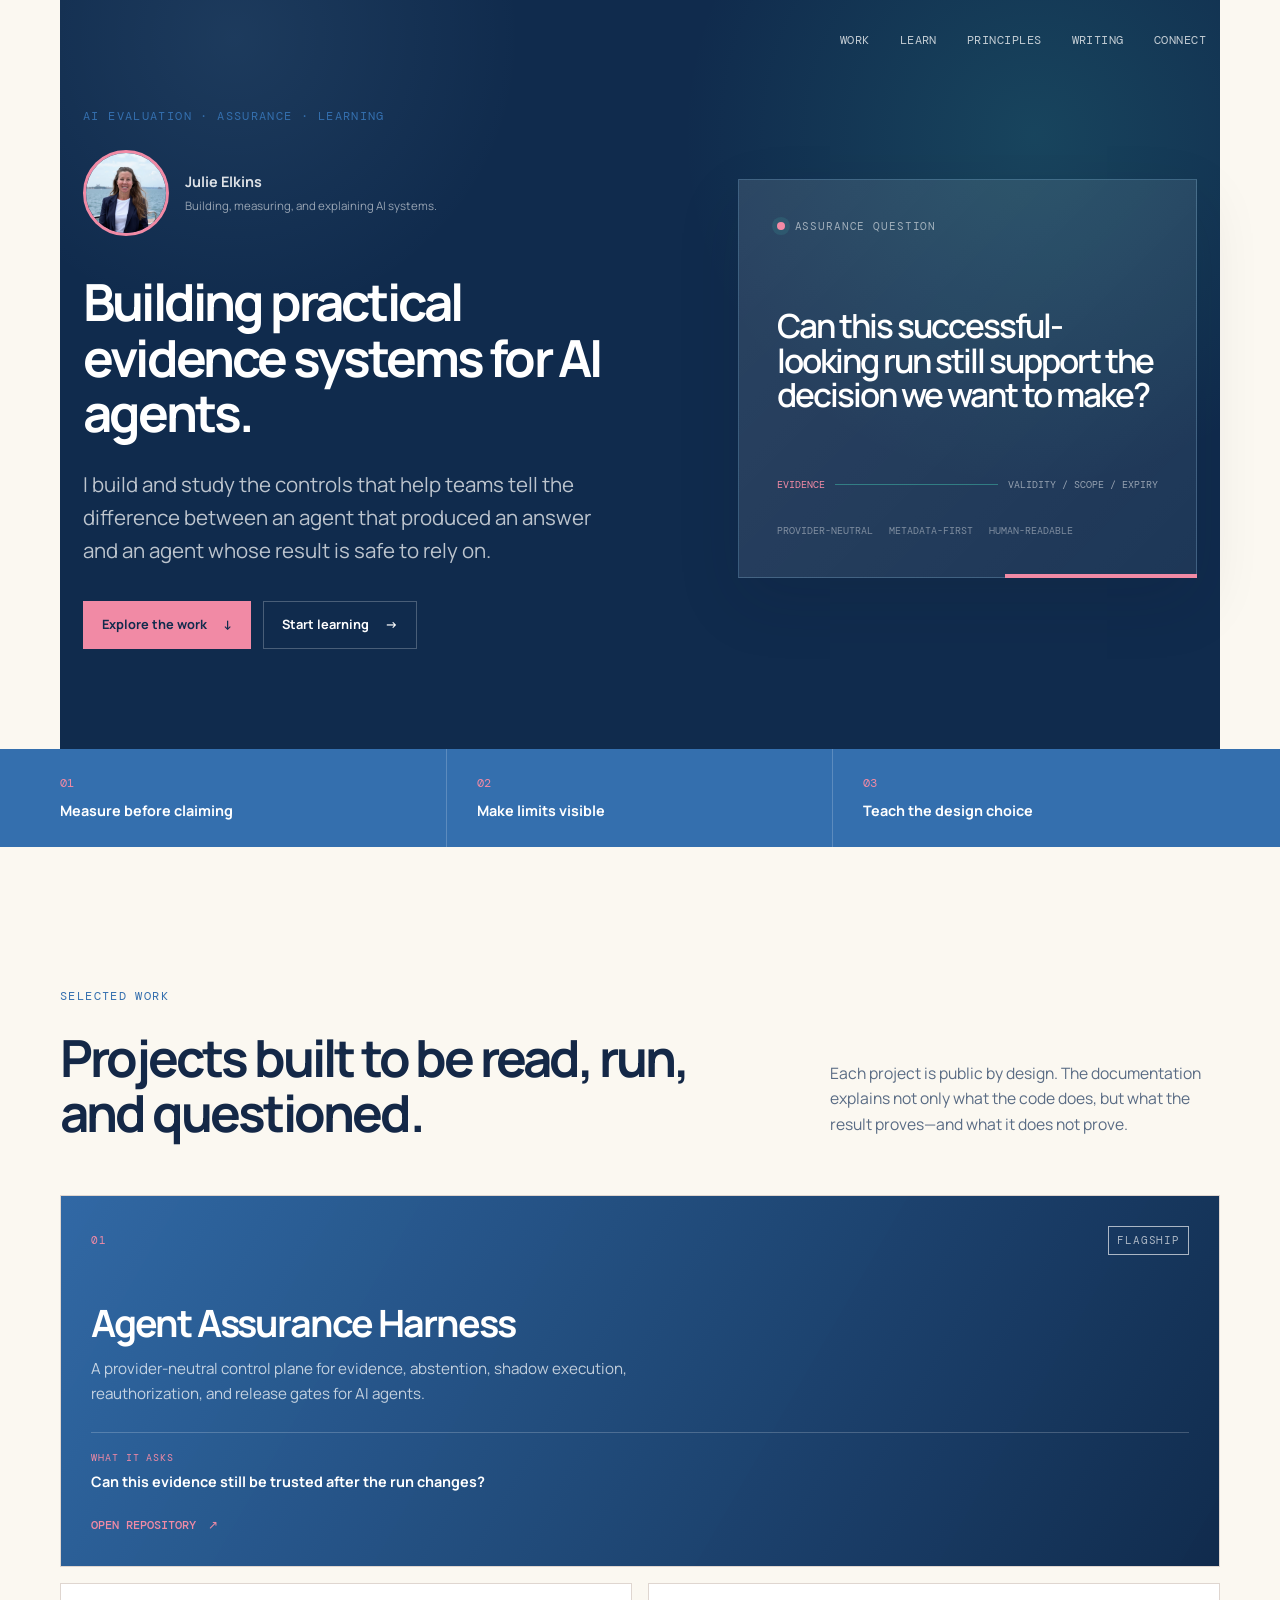
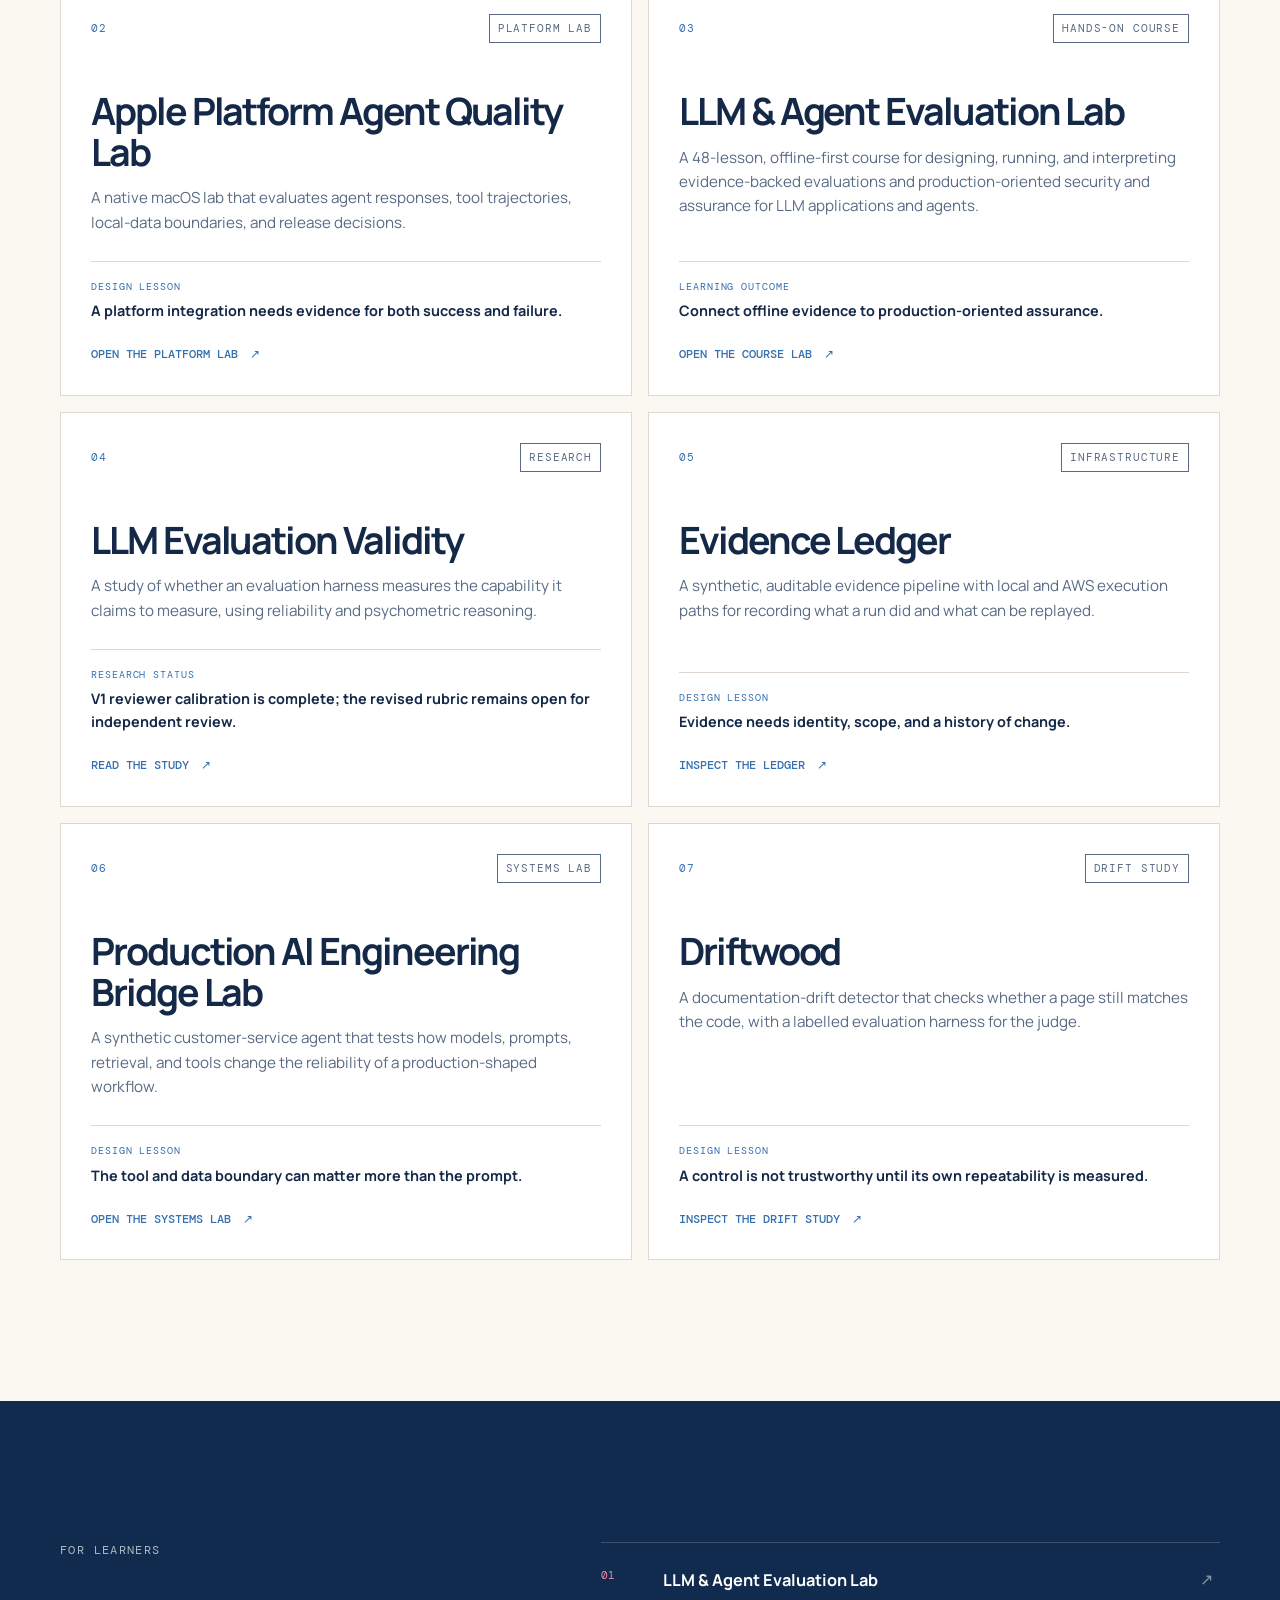
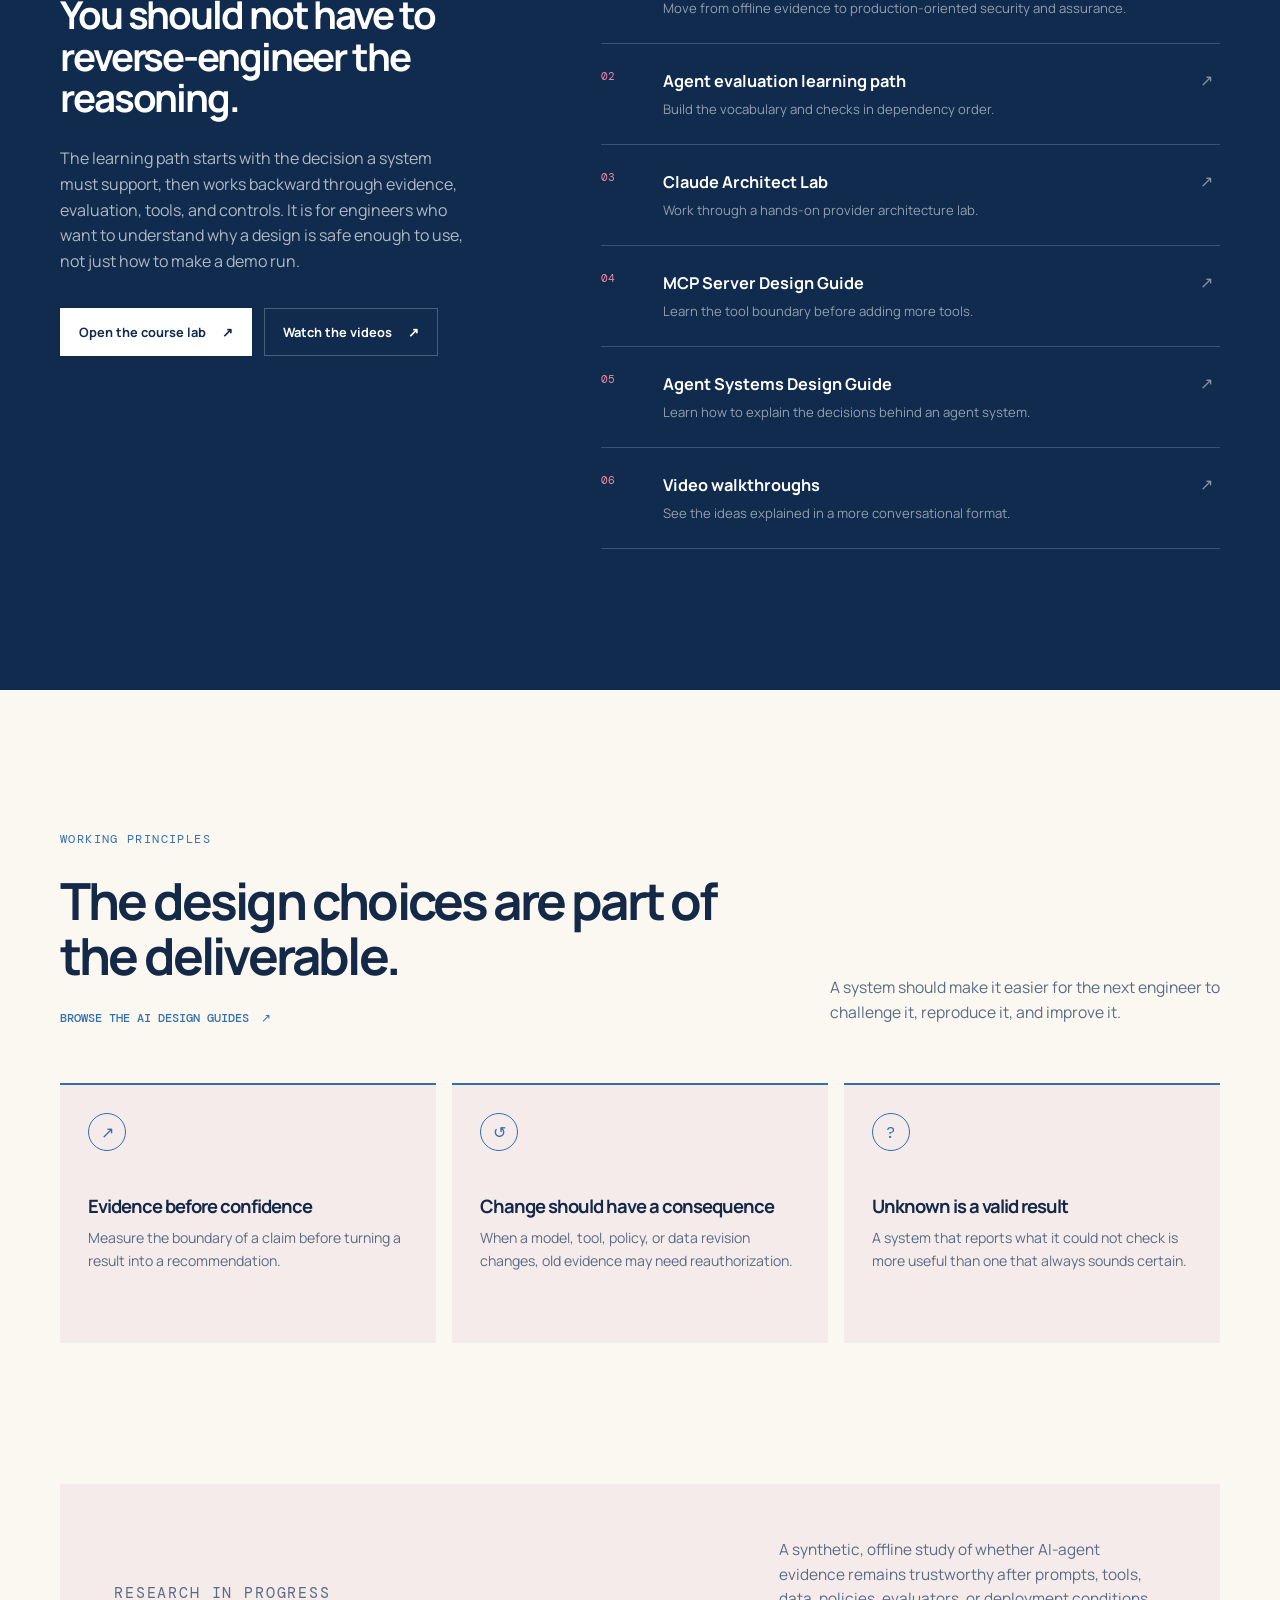
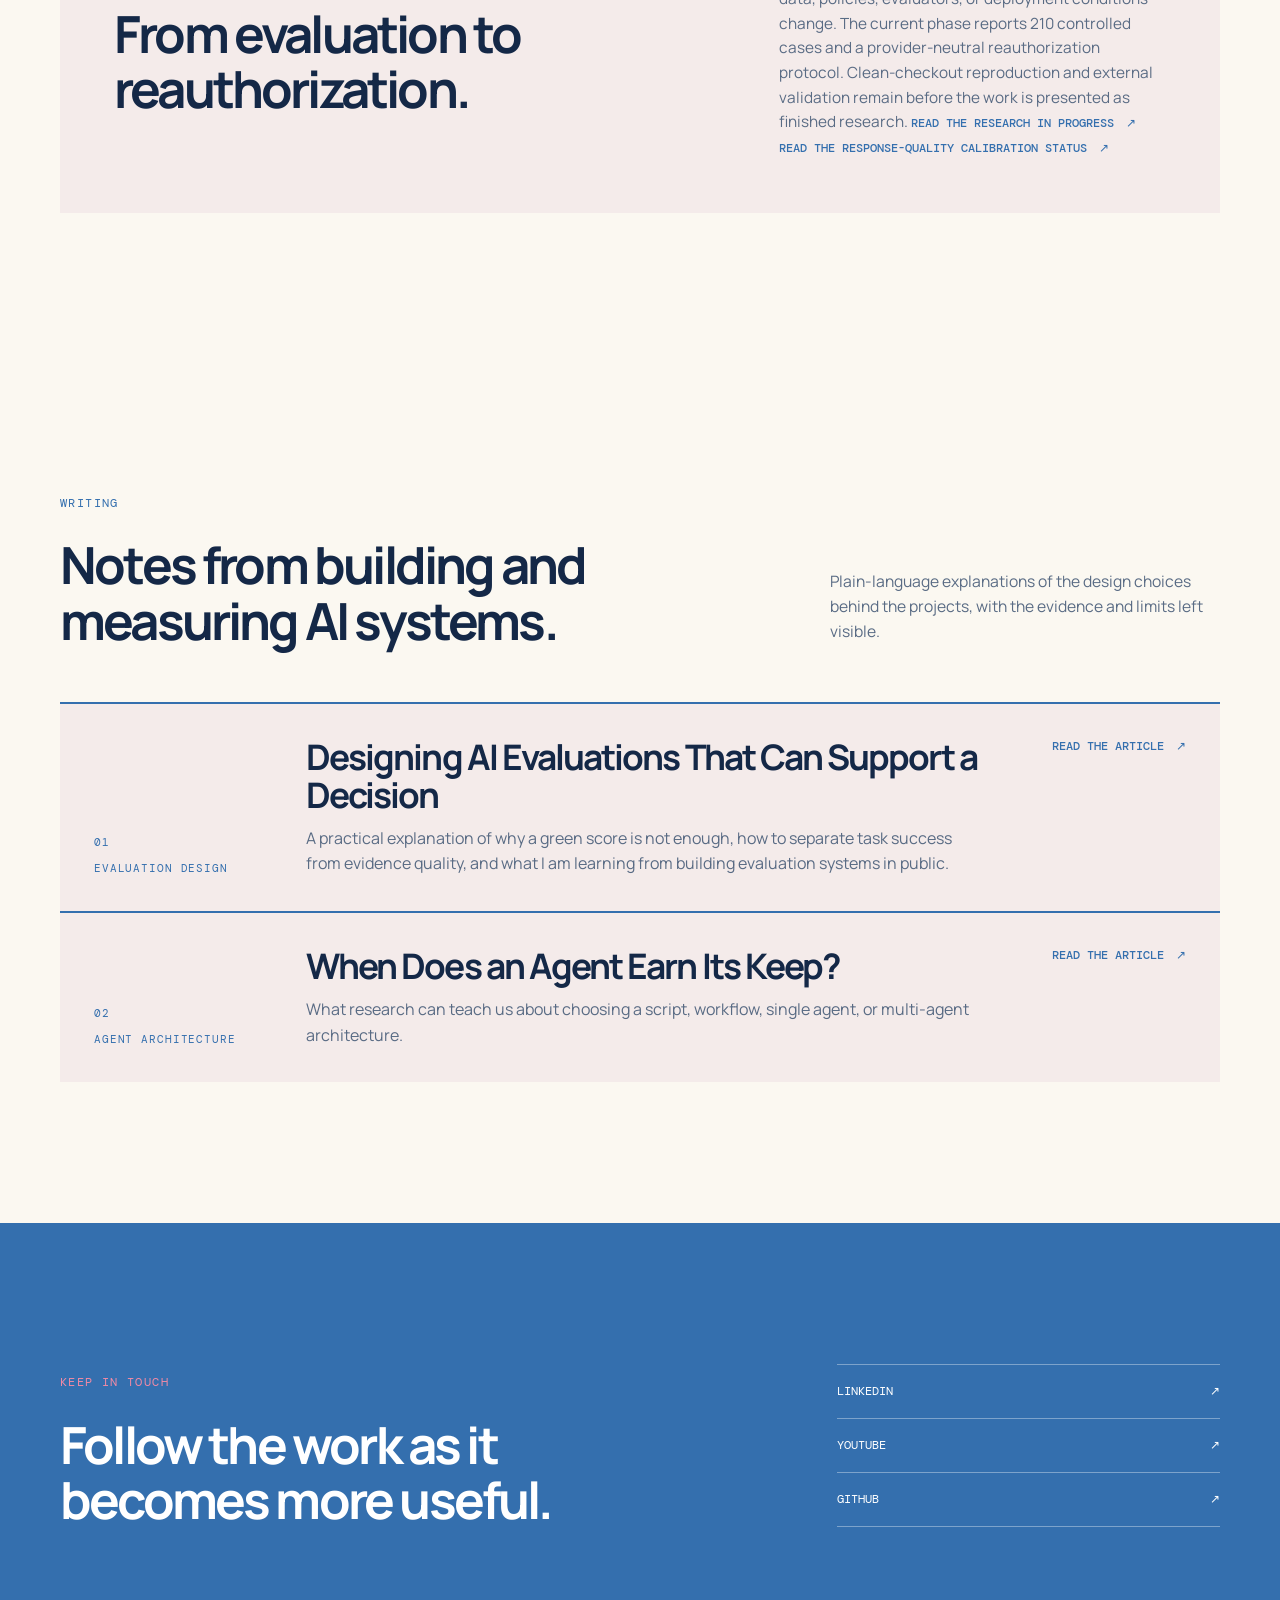
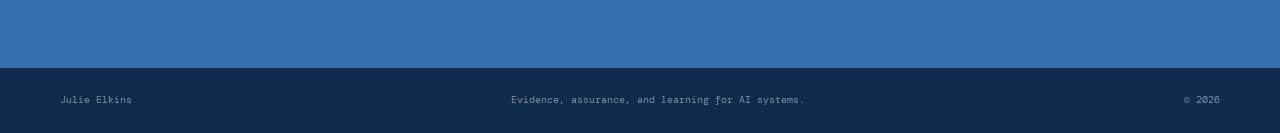
==== index.html @ 90d989e5 "Add agent architecture research article" ====
<!doctype html>
<html lang="en">
  <head>
    <meta charset="utf-8">
    <meta name="viewport" content="width=device-width, initial-scale=1">
    <meta name="description" content="Julie Elkins builds practical evidence and assurance systems for AI agents.">
    <meta name="theme-color" content="#101926">
    <title>Julie Elkins — AI evaluation and assurance</title>
    <link rel="preconnect" href="https://fonts.googleapis.com">
    <link rel="preconnect" href="https://fonts.gstatic.com" crossorigin>
    <link href="https://fonts.googleapis.com/css2?family=DM+Mono:wght@400;500&family=Manrope:wght@400;500;600;700;800&display=swap" rel="stylesheet">
    <link rel="stylesheet" href="styles.css">
  </head>
  <body>
    <a class="skip-link" href="#main">Skip to content</a>

    <header class="site-header">
      <div class="shell header-inner">
        <nav class="site-nav" aria-label="Primary navigation">
          <a href="#work">Work</a>
          <a href="#learn">Learn</a>
          <a href="#principles">Principles</a>
          <a href="blog/">Writing</a>
          <a href="#connect">Connect</a>
        </nav>
      </div>
    </header>

    <main id="main">
      <section class="hero shell" id="top">
        <div class="hero-copy">
          <p class="eyebrow">AI evaluation · assurance · learning</p>
          <div class="hero-profile">
            <img src="assets/julie-headshot.jpeg" alt="Julie Elkins wearing a navy blazer by the water">
            <span>Julie Elkins<br><small>Building, measuring, and explaining AI systems.</small></span>
          </div>
          <h1>Building practical evidence systems for AI agents.</h1>
          <p class="hero-lede">
            I build and study the controls that help teams tell the difference between
            an agent that produced an answer and an agent whose result is safe to rely on.
          </p>
          <div class="hero-actions">
            <a class="button button-primary" href="#work">Explore the work <span aria-hidden="true">↓</span></a>
            <a class="button button-secondary" href="#learn">Start learning <span aria-hidden="true">→</span></a>
          </div>
        </div>
        <div class="hero-card" aria-label="The question behind the work">
          <div class="card-topline">
            <span class="status-dot" aria-hidden="true"></span>
            <span>Assurance question</span>
          </div>
          <p class="hero-question">Can this successful-looking run still support the decision we want to make?</p>
          <div class="receipt-line">
            <span>evidence</span>
            <span class="line"></span>
            <span class="receipt-value">validity / scope / expiry</span>
          </div>
          <div class="hero-card-footer">
            <span>provider-neutral</span>
            <span>metadata-first</span>
            <span>human-readable</span>
          </div>
        </div>
      </section>

      <section class="proof-strip" aria-label="How the work is grounded">
        <div class="shell proof-grid">
          <div>
            <p class="proof-number">01</p>
            <p class="proof-label">Measure before claiming</p>
          </div>
          <div>
            <p class="proof-number">02</p>
            <p class="proof-label">Make limits visible</p>
          </div>
          <div>
            <p class="proof-number">03</p>
            <p class="proof-label">Teach the design choice</p>
          </div>
        </div>
      </section>

      <section class="section shell" id="work">
        <div class="section-heading">
          <div>
            <p class="eyebrow">Selected work</p>
            <h2>Projects built to be read, run, and questioned.</h2>
          </div>
          <p class="section-intro">
            Each project is public by design. The documentation explains not only what
            the code does, but what the result proves—and what it does not prove.
          </p>
        </div>

        <div class="project-grid">
          <article class="project-card project-card-featured">
            <div class="project-meta">
              <span class="project-index">01</span>
              <span class="tag">flagship</span>
            </div>
            <h3>Agent Assurance Harness</h3>
            <p>
              A provider-neutral control plane for evidence, abstention, shadow
              execution, reauthorization, and release gates for AI agents.
            </p>
            <div class="project-detail">
              <span>What it asks</span>
              <strong>Can this evidence still be trusted after the run changes?</strong>
            </div>
            <a class="text-link" href="https://github.com/julie-elkins/agent-assurance-harness" target="_blank" rel="noreferrer">Open repository <span aria-hidden="true">↗</span></a>
          </article>

          <article class="project-card">
            <div class="project-meta">
              <span class="project-index">02</span>
              <span class="tag">platform lab</span>
            </div>
            <h3>Apple Platform Agent Quality Lab</h3>
            <p>
              A native macOS lab that evaluates agent responses, tool
              trajectories, local-data boundaries, and release decisions.
            </p>
            <div class="project-detail">
              <span>Design lesson</span>
              <strong>A platform integration needs evidence for both success and failure.</strong>
            </div>
            <a class="text-link" href="https://github.com/julie-elkins/apple-platform-agent-quality-lab" target="_blank" rel="noreferrer">Open the platform lab <span aria-hidden="true">↗</span></a>
          </article>

          <article class="project-card">
            <div class="project-meta">
              <span class="project-index">03</span>
              <span class="tag">hands-on course</span>
            </div>
            <h3>LLM &amp; Agent Evaluation Lab</h3>
            <p>
              A 48-lesson, offline-first course for designing, running, and
              interpreting evidence-backed evaluations and production-oriented
              security and assurance for LLM applications and agents.
            </p>
            <div class="project-detail">
              <span>Learning outcome</span>
              <strong>Connect offline evidence to production-oriented assurance.</strong>
            </div>
            <a class="text-link" href="https://github.com/julie-elkins/claude-evaluation-lab" target="_blank" rel="noreferrer">Open the course lab <span aria-hidden="true">↗</span></a>
          </article>

          <article class="project-card">
            <div class="project-meta">
              <span class="project-index">04</span>
              <span class="tag">research</span>
            </div>
            <h3>LLM Evaluation Validity</h3>
            <p>
              A study of whether an evaluation harness measures the capability it
              claims to measure, using reliability and psychometric reasoning.
            </p>
            <div class="project-detail">
              <span>Research status</span>
              <strong>V1 reviewer calibration is complete; the revised rubric remains open for independent review.</strong>
            </div>
            <a class="text-link" href="https://github.com/julie-elkins/llm-eval-validity" target="_blank" rel="noreferrer">Read the study <span aria-hidden="true">↗</span></a>
          </article>

          <article class="project-card">
            <div class="project-meta">
              <span class="project-index">05</span>
              <span class="tag">infrastructure</span>
            </div>
            <h3>Evidence Ledger</h3>
            <p>
              A synthetic, auditable evidence pipeline with local and AWS execution
              paths for recording what a run did and what can be replayed.
            </p>
            <div class="project-detail">
              <span>Design lesson</span>
              <strong>Evidence needs identity, scope, and a history of change.</strong>
            </div>
            <a class="text-link" href="https://github.com/julie-elkins/evidence-ledger" target="_blank" rel="noreferrer">Inspect the ledger <span aria-hidden="true">↗</span></a>
          </article>

          <article class="project-card">
            <div class="project-meta">
              <span class="project-index">06</span>
              <span class="tag">systems lab</span>
            </div>
            <h3>Production AI Engineering Bridge Lab</h3>
            <p>
              A synthetic customer-service agent that tests how models, prompts,
              retrieval, and tools change the reliability of a production-shaped
              workflow.
            </p>
            <div class="project-detail">
              <span>Design lesson</span>
              <strong>The tool and data boundary can matter more than the prompt.</strong>
            </div>
            <a class="text-link" href="https://github.com/julie-elkins/Production-AI-Engineering-Bridge-Lab" target="_blank" rel="noreferrer">Open the systems lab <span aria-hidden="true">↗</span></a>
          </article>

          <article class="project-card">
            <div class="project-meta">
              <span class="project-index">07</span>
              <span class="tag">drift study</span>
            </div>
            <h3>Driftwood</h3>
            <p>
              A documentation-drift detector that checks whether a page still
              matches the code, with a labelled evaluation harness for the judge.
            </p>
            <div class="project-detail">
              <span>Design lesson</span>
              <strong>A control is not trustworthy until its own repeatability is measured.</strong>
            </div>
            <a class="text-link" href="https://github.com/julie-elkins/driftwood" target="_blank" rel="noreferrer">Inspect the drift study <span aria-hidden="true">↗</span></a>
          </article>
        </div>
      </section>

      <section class="section section-dark" id="learn">
        <div class="shell learning-layout">
          <div class="learning-copy">
            <p class="eyebrow eyebrow-light">For learners</p>
            <h2>You should not have to reverse-engineer the reasoning.</h2>
            <p>
              The learning path starts with the decision a system must support, then
              works backward through evidence, evaluation, tools, and controls. It is
              for engineers who want to understand why a design is safe enough to use,
              not just how to make a demo run.
            </p>
            <div class="learning-actions">
              <a class="button button-light" href="https://github.com/julie-elkins/claude-evaluation-lab" target="_blank" rel="noreferrer">Open the course lab <span aria-hidden="true">↗</span></a>
              <a class="button button-secondary" href="https://www.youtube.com/@JulieElkins" target="_blank" rel="noreferrer">Watch the videos <span aria-hidden="true">↗</span></a>
            </div>
          </div>
          <div class="learning-list">
            <a class="learning-item" href="https://github.com/julie-elkins/claude-evaluation-lab" target="_blank" rel="noreferrer">
              <span class="learning-number">01</span>
              <span>
                <strong>LLM &amp; Agent Evaluation Lab</strong>
                <small>Move from offline evidence to production-oriented security and assurance.</small>
              </span>
              <span class="arrow" aria-hidden="true">↗</span>
            </a>
            <a class="learning-item" href="https://github.com/julie-elkins/agent-evaluation-learning-path" target="_blank" rel="noreferrer">
              <span class="learning-number">02</span>
              <span>
                <strong>Agent evaluation learning path</strong>
                <small>Build the vocabulary and checks in dependency order.</small>
              </span>
              <span class="arrow" aria-hidden="true">↗</span>
            </a>
            <a class="learning-item" href="https://github.com/julie-elkins/claude-architect-lab" target="_blank" rel="noreferrer">
              <span class="learning-number">03</span>
              <span>
                <strong>Claude Architect Lab</strong>
                <small>Work through a hands-on provider architecture lab.</small>
              </span>
              <span class="arrow" aria-hidden="true">↗</span>
            </a>
            <a class="learning-item" href="https://github.com/julie-elkins/mcp-server-design-guide" target="_blank" rel="noreferrer">
              <span class="learning-number">04</span>
              <span>
                <strong>MCP Server Design Guide</strong>
                <small>Learn the tool boundary before adding more tools.</small>
              </span>
              <span class="arrow" aria-hidden="true">↗</span>
            </a>
            <a class="learning-item" href="https://github.com/julie-elkins/agent-systems-design-guide" target="_blank" rel="noreferrer">
              <span class="learning-number">05</span>
              <span>
                <strong>Agent Systems Design Guide</strong>
                <small>Learn how to explain the decisions behind an agent system.</small>
              </span>
              <span class="arrow" aria-hidden="true">↗</span>
            </a>
            <a class="learning-item" href="https://www.youtube.com/@JulieElkins" target="_blank" rel="noreferrer">
              <span class="learning-number">06</span>
              <span>
                <strong>Video walkthroughs</strong>
                <small>See the ideas explained in a more conversational format.</small>
              </span>
              <span class="arrow" aria-hidden="true">↗</span>
            </a>
          </div>
        </div>
      </section>

      <section class="section shell" id="principles">
        <div class="section-heading">
          <div>
            <p class="eyebrow">Working principles</p>
            <h2>The design choices are part of the deliverable.</h2>
            <a class="text-link principle-link" href="https://github.com/julie-elkins/ai-design-guides" target="_blank" rel="noreferrer">Browse the AI design guides <span aria-hidden="true">↗</span></a>
          </div>
          <p class="section-intro">
            A system should make it easier for the next engineer to challenge it,
            reproduce it, and improve it.
          </p>
        </div>
        <div class="principles-grid">
          <article class="principle">
            <span class="principle-icon" aria-hidden="true">↗</span>
            <h3>Evidence before confidence</h3>
            <p>Measure the boundary of a claim before turning a result into a recommendation.</p>
          </article>
          <article class="principle">
            <span class="principle-icon" aria-hidden="true">↺</span>
            <h3>Change should have a consequence</h3>
            <p>When a model, tool, policy, or data revision changes, old evidence may need reauthorization.</p>
          </article>
          <article class="principle">
            <span class="principle-icon" aria-hidden="true">?</span>
            <h3>Unknown is a valid result</h3>
            <p>A system that reports what it could not check is more useful than one that always sounds certain.</p>
          </article>
        </div>
      </section>

      <section class="section shell next-section">
        <div class="next-card">
          <div>
            <p class="eyebrow">Research in progress</p>
            <h2>From evaluation to reauthorization.</h2>
          </div>
          <p>
            A synthetic, offline study of whether AI-agent evidence remains trustworthy
            after prompts, tools, data, policies, evaluators, or deployment conditions
            change. The current phase reports 210 controlled cases and a provider-neutral
            reauthorization protocol. Clean-checkout reproduction and external validation
            remain before the work is presented as finished research.
            <a class="text-link next-link" href="https://github.com/julie-elkins/llm-eval-validity/tree/main/research/agent-reauthorization" target="_blank" rel="noreferrer">Read the research in progress <span aria-hidden="true">↗</span></a>
            <a class="text-link next-link" href="https://github.com/julie-elkins/llm-eval-validity/tree/main/research/response-quality" target="_blank" rel="noreferrer">Read the response-quality calibration status <span aria-hidden="true">↗</span></a>
          </p>
        </div>
      </section>

      <section class="section shell writing-section" id="writing">
        <div class="section-heading">
          <div>
            <p class="eyebrow">Writing</p>
            <h2>Notes from building and measuring AI systems.</h2>
          </div>
          <p class="section-intro">
            Plain-language explanations of the design choices behind the projects,
            with the evidence and limits left visible.
          </p>
        </div>
        <article class="writing-card">
          <div class="writing-card-meta">
            <span>01</span>
            <span>Evaluation design</span>
          </div>
          <div>
            <h3>Designing AI Evaluations That Can Support a Decision</h3>
            <p>
              A practical explanation of why a green score is not enough, how to
              separate task success from evidence quality, and what I am learning
              from building evaluation systems in public.
            </p>
          </div>
          <a class="text-link" href="blog/designing-ai-evaluations.html">Read the article <span aria-hidden="true">↗</span></a>
        </article>
        <article class="writing-card">
          <div class="writing-card-meta">
            <span>02</span>
            <span>Agent architecture</span>
          </div>
          <div>
            <h3>When Does an Agent Earn Its Keep?</h3>
            <p>
              What research can teach us about choosing a script, workflow, single
              agent, or multi-agent architecture.
            </p>
          </div>
          <a class="text-link" href="blog/when-does-an-agent-earn-its-keep.html">Read the article <span aria-hidden="true">↗</span></a>
        </article>
      </section>

      <section class="section section-contact" id="connect">
        <div class="shell contact-layout">
          <div>
            <p class="eyebrow eyebrow-light">Keep in touch</p>
            <h2>Follow the work as it becomes more useful.</h2>
          </div>
          <div class="contact-links">
            <a href="https://www.linkedin.com/in/julie-elkins/" target="_blank" rel="noreferrer">
              <span>LinkedIn</span>
              <span aria-hidden="true">↗</span>
            </a>
            <a href="https://www.youtube.com/@JulieElkins" target="_blank" rel="noreferrer">
              <span>YouTube</span>
              <span aria-hidden="true">↗</span>
            </a>
            <a href="https://github.com/julie-elkins" target="_blank" rel="noreferrer">
              <span>GitHub</span>
              <span aria-hidden="true">↗</span>
            </a>
          </div>
        </div>
      </section>
    </main>

    <footer class="site-footer">
      <div class="shell footer-inner">
        <span>Julie Elkins</span>
        <span>Evidence, assurance, and learning for AI systems.</span>
        <span>© <span id="year"></span></span>
      </div>
    </footer>

    <script src="script.js"></script>
  </body>
</html>
---- styles.css ----
:root {
  --ink: #142847;
  --ink-soft: #596b84;
  --paper: #fbf8f1;
  --paper-deep: #f4ebea;
  --line: #dfd6d0;
  --teal: #346fae;
  --teal-bright: #f18aa5;
  --navy: #102b4d;
  --blue: #9ecbf2;
  --white: #ffffff;
  --mono: "DM Mono", "SFMono-Regular", Consolas, monospace;
  --sans: "Manrope", -apple-system, BlinkMacSystemFont, "Segoe UI", sans-serif;
  --shadow: 0 24px 60px rgba(16, 25, 38, 0.12);
}

* {
  box-sizing: border-box;
}

html {
  scroll-behavior: smooth;
}

body {
  margin: 0;
  color: var(--ink);
  background: var(--paper);
  font-family: var(--sans);
  line-height: 1.6;
}

a {
  color: inherit;
}

.shell {
  width: min(1160px, calc(100% - 56px));
  margin: 0 auto;
}

.skip-link {
  position: absolute;
  left: 16px;
  top: -60px;
  z-index: 10;
  padding: 10px 14px;
  color: var(--white);
  background: var(--teal);
}

.skip-link:focus {
  top: 16px;
}

.site-header {
  position: absolute;
  z-index: 2;
  width: 100%;
  color: var(--white);
}

.header-inner {
  display: flex;
  align-items: center;
  justify-content: flex-end;
  min-height: 82px;
}

.site-nav {
  display: flex;
  gap: 30px;
  padding-right: 14px;
  font-family: var(--mono);
  font-size: 0.72rem;
  letter-spacing: 0.04em;
  text-transform: uppercase;
}

.site-nav a {
  color: rgba(255, 255, 255, 0.74);
  text-decoration: none;
  transition: color 160ms ease;
}

.site-nav a:hover,
.site-nav a:focus-visible {
  color: var(--teal-bright);
}

.hero {
  position: relative;
  z-index: 0;
  display: grid;
  grid-template-columns: minmax(0, 1.08fr) minmax(320px, 0.92fr);
  gap: clamp(56px, 9vw, 130px);
  align-items: center;
  min-height: 720px;
  padding-top: 108px;
  padding-bottom: 100px;
  padding-inline: clamp(0px, 1.8vw, 24px);
  color: var(--white);
}

.hero::before {
  position: absolute;
  z-index: -1;
  top: 0;
  left: 0;
  width: 100%;
  height: 100%;
  content: "";
  background:
    radial-gradient(circle at 84% 18%, rgba(69, 214, 187, 0.15), transparent 22rem),
    radial-gradient(circle at 15% 5%, rgba(159, 217, 255, 0.09), transparent 18rem),
    var(--navy);
}

.hero-copy {
  max-width: 650px;
}

.hero-profile {
  display: flex;
  align-items: center;
  gap: 16px;
  margin-bottom: 38px;
  color: rgba(255, 255, 255, 0.86);
  font-size: 0.9rem;
  font-weight: 700;
}

.hero-profile img {
  width: 86px;
  height: 86px;
  flex: 0 0 86px;
  border: 3px solid var(--teal-bright);
  border-radius: 50%;
  object-fit: cover;
  object-position: center;
}

.hero-profile small {
  color: rgba(255, 255, 255, 0.56);
  font-size: 0.72rem;
  font-weight: 400;
}

.eyebrow {
  margin: 0 0 24px;
  color: var(--teal);
  font-family: var(--mono);
  font-size: 0.72rem;
  letter-spacing: 0.12em;
  text-transform: uppercase;
}

.eyebrow-light {
  color: var(--teal-bright);
}

h1,
h2,
h3,
p {
  margin-top: 0;
}

h1,
h2,
h3 {
  letter-spacing: -0.055em;
  line-height: 1.08;
}

h1 {
  max-width: 650px;
  margin-bottom: 28px;
  font-size: clamp(2.35rem, 4vw, 3.8rem);
  font-weight: 700;
}

.hero-lede {
  max-width: 570px;
  margin-bottom: 34px;
  color: rgba(255, 255, 255, 0.72);
  font-size: clamp(1.05rem, 1.8vw, 1.28rem);
}

.hero-actions {
  display: flex;
  flex-wrap: wrap;
  gap: 12px;
}

.button {
  display: inline-flex;
  align-items: center;
  gap: 16px;
  min-height: 48px;
  padding: 12px 18px;
  border: 1px solid transparent;
  font-size: 0.8rem;
  font-weight: 700;
  text-decoration: none;
  transition: transform 160ms ease, background 160ms ease, border-color 160ms ease;
}

.button:hover,
.button:focus-visible {
  transform: translateY(-2px);
}

.button-primary {
  color: var(--navy);
  background: var(--teal-bright);
}

.button-primary:hover,
.button-primary:focus-visible {
  background: #83f2dc;
}

.button-secondary {
  color: var(--white);
  border-color: rgba(255, 255, 255, 0.24);
}

.button-secondary:hover,
.button-secondary:focus-visible {
  border-color: var(--teal-bright);
}

.button-light {
  color: var(--navy);
  background: var(--white);
}

.hero-card {
  position: relative;
  padding: 38px;
  border: 1px solid rgba(159, 217, 255, 0.22);
  background:
    linear-gradient(135deg, rgba(255, 255, 255, 0.08), rgba(255, 255, 255, 0.02)),
    rgba(255, 255, 255, 0.04);
  box-shadow: var(--shadow);
}

.hero-card::after {
  position: absolute;
  right: -1px;
  bottom: -1px;
  width: 42%;
  height: 4px;
  content: "";
  background: var(--teal-bright);
}

.card-topline,
.hero-card-footer,
.receipt-line {
  display: flex;
  align-items: center;
}

.card-topline {
  gap: 10px;
  color: rgba(255, 255, 255, 0.55);
  font-family: var(--mono);
  font-size: 0.68rem;
  letter-spacing: 0.08em;
  text-transform: uppercase;
}

.status-dot {
  width: 8px;
  height: 8px;
  border-radius: 50%;
  background: var(--teal-bright);
  box-shadow: 0 0 0 5px rgba(69, 214, 187, 0.12);
}

.hero-question {
  margin: 74px 0 64px;
  color: var(--white);
  font-size: clamp(1.45rem, 2.6vw, 2.25rem);
  font-weight: 600;
  letter-spacing: -0.06em;
  line-height: 1.04;
}

.receipt-line {
  gap: 10px;
  color: var(--teal-bright);
  font-family: var(--mono);
  font-size: 0.63rem;
  text-transform: uppercase;
}

.receipt-line .line {
  height: 1px;
  flex: 1;
  background: rgba(69, 214, 187, 0.42);
}

.receipt-value {
  color: rgba(255, 255, 255, 0.52);
}

.hero-card-footer {
  flex-wrap: wrap;
  gap: 8px 16px;
  margin-top: 30px;
  color: rgba(255, 255, 255, 0.42);
  font-family: var(--mono);
  font-size: 0.62rem;
  text-transform: uppercase;
}

.proof-strip {
  color: var(--white);
  background: var(--teal);
}

.proof-grid {
  display: grid;
  grid-template-columns: repeat(3, 1fr);
}

.proof-grid > div {
  padding: 25px 0;
  border-right: 1px solid rgba(255, 255, 255, 0.2);
}

.proof-grid > div:not(:first-child) {
  padding-left: 30px;
}

.proof-grid > div:last-child {
  border-right: 0;
}

.proof-number,
.proof-label {
  margin-bottom: 0;
}

.proof-number {
  margin-bottom: 6px;
  color: var(--teal-bright);
  font-family: var(--mono);
  font-size: 0.75rem;
}

.proof-label {
  font-size: 0.9rem;
  font-weight: 700;
}

.section {
  padding-top: clamp(90px, 11vw, 150px);
  padding-bottom: clamp(90px, 11vw, 150px);
}

.section-heading {
  display: grid;
  grid-template-columns: minmax(0, 1fr) minmax(280px, 0.55fr);
  gap: 60px;
  align-items: end;
  margin-bottom: 54px;
}

h2 {
  max-width: 720px;
  margin-bottom: 0;
  font-size: clamp(2rem, 4vw, 3.8rem);
  font-weight: 700;
}

.section-intro {
  max-width: 390px;
  margin-bottom: 4px;
  color: var(--ink-soft);
  font-size: 0.98rem;
}

.principle-link {
  margin-top: 26px;
}

.project-grid {
  display: grid;
  grid-template-columns: repeat(2, minmax(0, 1fr));
  gap: 16px;
}

.project-card {
  display: flex;
  min-height: 390px;
  flex-direction: column;
  padding: 30px;
  border: 1px solid var(--line);
  background: var(--white);
}

.project-card-featured {
  grid-column: span 2;
  min-height: 310px;
  color: var(--white);
  background:
    linear-gradient(120deg, rgba(52, 111, 174, 0.9), rgba(16, 43, 77, 0.97)),
    var(--navy);
}

.project-meta {
  display: flex;
  align-items: center;
  justify-content: space-between;
  margin-bottom: 48px;
  font-family: var(--mono);
  font-size: 0.67rem;
  letter-spacing: 0.08em;
  text-transform: uppercase;
}

.project-index {
  color: var(--teal);
}

.project-card-featured .project-index {
  color: var(--teal-bright);
}

.tag {
  padding: 5px 8px;
  border: 1px solid currentColor;
  color: var(--ink-soft);
}

.project-card-featured .tag {
  color: rgba(255, 255, 255, 0.64);
}

.project-card h3 {
  max-width: 530px;
  margin-bottom: 14px;
  font-size: clamp(1.6rem, 3vw, 2.35rem);
}

.project-card p {
  max-width: 550px;
  margin-bottom: 26px;
  color: var(--ink-soft);
  font-size: 0.95rem;
}

.project-card-featured p {
  color: rgba(255, 255, 255, 0.72);
}

.project-detail {
  display: grid;
  gap: 4px;
  margin-top: auto;
  margin-bottom: 24px;
  padding-top: 17px;
  border-top: 1px solid var(--line);
}

.project-card-featured .project-detail {
  border-color: rgba(255, 255, 255, 0.2);
}

.project-detail span {
  color: var(--teal);
  font-family: var(--mono);
  font-size: 0.64rem;
  letter-spacing: 0.09em;
  text-transform: uppercase;
}

.project-card-featured .project-detail span {
  color: var(--teal-bright);
}

.project-detail strong {
  max-width: 600px;
  font-size: 0.9rem;
}

.text-link {
  display: inline-flex;
  align-items: center;
  align-self: flex-start;
  gap: 12px;
  color: var(--teal);
  font-family: var(--mono);
  font-size: 0.72rem;
  font-weight: 500;
  text-decoration: none;
  text-transform: uppercase;
}

.text-link:hover,
.text-link:focus-visible {
  color: var(--ink);
}

.project-card-featured .text-link {
  color: var(--teal-bright);
}

.project-card-featured .text-link:hover,
.project-card-featured .text-link:focus-visible {
  color: var(--white);
}

.section-dark {
  color: var(--white);
  background: var(--navy);
}

.learning-layout {
  display: grid;
  grid-template-columns: minmax(0, 0.8fr) minmax(340px, 1.2fr);
  gap: clamp(60px, 10vw, 140px);
  align-items: start;
}

.learning-copy h2 {
  max-width: 530px;
  margin-bottom: 28px;
  font-size: clamp(1.9rem, 3vw, 3rem);
}

.learning-copy p {
  max-width: 480px;
  margin-bottom: 34px;
  color: rgba(255, 255, 255, 0.67);
}

.learning-actions {
  display: flex;
  flex-wrap: wrap;
  gap: 12px;
}

.learning-list {
  border-top: 1px solid rgba(255, 255, 255, 0.18);
}

.learning-item {
  display: grid;
  grid-template-columns: 42px 1fr 20px;
  gap: 20px;
  align-items: start;
  padding: 24px 0;
  border-bottom: 1px solid rgba(255, 255, 255, 0.18);
  text-decoration: none;
}

.learning-item:hover .arrow,
.learning-item:focus-visible .arrow {
  color: var(--teal-bright);
  transform: translate(3px, -3px);
}

.learning-number {
  color: var(--teal-bright);
  font-family: var(--mono);
  font-size: 0.7rem;
}

.learning-item strong,
.learning-item small {
  display: block;
}

.learning-item strong {
  margin-bottom: 5px;
  font-size: 1.02rem;
}

.learning-item small {
  color: rgba(255, 255, 255, 0.55);
  font-size: 0.82rem;
}

.arrow {
  color: rgba(255, 255, 255, 0.5);
  transition: color 160ms ease, transform 160ms ease;
}

.principles-grid {
  display: grid;
  grid-template-columns: repeat(3, 1fr);
  gap: 16px;
}

.principle {
  min-height: 260px;
  padding: 28px;
  border-top: 2px solid var(--teal);
  background: var(--paper-deep);
}

.principle-icon {
  display: grid;
  width: 38px;
  height: 38px;
  margin-bottom: 46px;
  place-items: center;
  border: 1px solid var(--teal);
  border-radius: 50%;
  color: var(--teal);
  font-family: var(--mono);
}

.principle h3 {
  margin-bottom: 10px;
  font-size: 1.15rem;
}

.principle p {
  margin-bottom: 0;
  color: var(--ink-soft);
  font-size: 0.88rem;
}

.next-section {
  padding-top: 0;
}

.next-card {
  display: grid;
  grid-template-columns: 1fr 0.65fr;
  gap: 70px;
  align-items: center;
  padding: 54px;
  background: var(--paper-deep);
}

.next-card h2 {
  max-width: 630px;
  font-size: clamp(2rem, 4vw, 3.5rem);
}

.next-card p {
  margin-bottom: 0;
  color: var(--ink-soft);
  font-size: 0.96rem;
}

.writing-card {
  display: grid;
  grid-template-columns: 0.25fr 1fr auto;
  gap: 34px;
  align-items: end;
  padding: 34px;
  border-top: 2px solid var(--teal);
  background: var(--paper-deep);
}

.writing-card-meta {
  display: flex;
  flex-direction: column;
  gap: 8px;
  color: var(--teal);
  font-family: var(--mono);
  font-size: 0.68rem;
  letter-spacing: 0.08em;
  text-transform: uppercase;
}

.writing-card h3 {
  max-width: 680px;
  margin-bottom: 12px;
  font-size: clamp(1.45rem, 3vw, 2.2rem);
}

.writing-card p {
  max-width: 680px;
  margin-bottom: 0;
  color: var(--ink-soft);
}

.article-hero {
  color: var(--white);
  background:
    radial-gradient(circle at 82% 25%, rgba(69, 214, 187, 0.16), transparent 24rem),
    var(--navy);
}

.article-hero-compact {
  min-height: 520px;
}

.article-hero-inner {
  display: flex;
  min-height: 520px;
  flex-direction: column;
  justify-content: end;
  padding-top: 130px;
  padding-bottom: 86px;
}

.article-hero h1 {
  max-width: 850px;
  margin-bottom: 28px;
}

.article-hero-lede {
  max-width: 650px;
  margin-bottom: 0;
  color: rgba(255, 255, 255, 0.7);
  font-size: clamp(1.05rem, 1.8vw, 1.28rem);
}

.article-list-section {
  min-height: 520px;
}

.article-list-card {
  max-width: 850px;
  padding: 42px;
  border: 1px solid var(--line);
  background: var(--white);
}

.article-list-card h2 {
  margin-bottom: 18px;
  font-size: clamp(1.8rem, 4vw, 3.1rem);
}

.article-list-card p {
  max-width: 680px;
  margin-bottom: 28px;
  color: var(--ink-soft);
}

.article-body {
  max-width: 820px;
  padding-top: 100px;
}

.article-body p,
.article-body ul {
  max-width: 720px;
  color: var(--ink-soft);
  font-size: 1.04rem;
}

.article-body h2 {
  max-width: 720px;
  margin-top: 76px;
  margin-bottom: 22px;
  font-size: clamp(1.65rem, 3vw, 2.6rem);
}

.article-kicker {
  color: var(--ink) !important;
  font-size: clamp(1.28rem, 2.4vw, 1.8rem) !important;
  font-weight: 600;
  letter-spacing: -0.03em;
  line-height: 1.3;
}

.article-body a {
  color: var(--teal);
  font-weight: 700;
}

.article-callout {
  max-width: 720px;
  margin: 56px 0;
  padding: 28px 32px;
  border-left: 3px solid var(--teal-bright);
  color: var(--ink);
  background: var(--paper-deep);
  font-size: 1.05rem;
}

.article-source-note {
  margin-top: 58px;
  padding-top: 24px;
  border-top: 1px solid var(--line);
  font-family: var(--mono);
  font-size: 0.78rem !important;
}

.section-contact {
  color: var(--white);
  background: var(--teal);
}

.contact-layout {
  display: grid;
  grid-template-columns: 1fr 0.55fr;
  gap: 80px;
  align-items: end;
}

.contact-layout h2 {
  max-width: 630px;
}

.contact-links {
  border-top: 1px solid rgba(255, 255, 255, 0.36);
}

.contact-links a {
  display: flex;
  align-items: center;
  justify-content: space-between;
  padding: 17px 0;
  border-bottom: 1px solid rgba(255, 255, 255, 0.36);
  font-family: var(--mono);
  font-size: 0.75rem;
  text-decoration: none;
  text-transform: uppercase;
}

.contact-links a:hover,
.contact-links a:focus-visible {
  color: var(--teal-bright);
}

.site-footer {
  color: rgba(255, 255, 255, 0.48);
  background: var(--navy);
  font-family: var(--mono);
  font-size: 0.65rem;
}

.footer-inner {
  display: flex;
  flex-wrap: wrap;
  gap: 18px 40px;
  justify-content: space-between;
  padding-top: 24px;
  padding-bottom: 24px;
}

@media (max-width: 820px) {
  .site-nav {
    gap: 16px;
  }

  .hero,
  .learning-layout,
  .section-heading,
  .next-card,
  .writing-card,
  .contact-layout {
    grid-template-columns: 1fr;
  }

  .hero {
    gap: 60px;
    padding-top: 118px;
  }

  .hero::before {
    height: 1040px;
  }

  .hero-card {
    max-width: 600px;
    padding: 32px;
  }

  .section-heading {
    gap: 22px;
  }

  .section-intro {
    max-width: 520px;
  }

  .next-card {
    gap: 25px;
  }

  .writing-card {
    gap: 24px;
  }

  .article-hero-inner {
    min-height: 470px;
  }
}

@media (max-width: 580px) {
  .shell {
    width: min(100% - 48px, 1160px);
  }

  .site-header {
    position: absolute;
  }

  .header-inner {
    align-items: flex-start;
    padding-top: 18px;
  }

  .site-nav {
    display: grid;
    gap: 4px 12px;
    grid-template-columns: repeat(2, auto);
    justify-items: end;
    padding-right: 8px;
  }

  h1 {
    font-size: clamp(2.1rem, 9vw, 3rem);
  }

  .hero-card {
    padding: 26px;
  }

  .hero-question {
    margin: 52px 0 48px;
    font-size: 1.75rem;
  }

  .proof-grid {
    grid-template-columns: 1fr;
  }

  .proof-grid > div,
  .proof-grid > div:not(:first-child) {
    padding: 18px 0;
    border-right: 0;
    border-bottom: 1px solid rgba(255, 255, 255, 0.2);
  }

  .proof-grid > div:last-child {
    border-bottom: 0;
  }

  .project-grid,
  .principles-grid {
    grid-template-columns: 1fr;
  }

  .project-card-featured {
    grid-column: auto;
  }

  .project-card {
    min-height: 350px;
    padding: 24px;
  }

  .project-meta {
    margin-bottom: 36px;
  }

  .next-card {
    padding: 30px 24px;
  }

  .writing-card,
  .article-list-card {
    padding: 26px 24px;
  }

  .article-body {
    padding-top: 72px;
  }

  .article-body h2 {
    margin-top: 58px;
  }

  .contact-layout {
    gap: 45px;
  }
}

:focus-visible {
  outline: 3px solid var(--teal-bright);
  outline-offset: 4px;
}

@media (prefers-reduced-motion: reduce) {
  html {
    scroll-behavior: auto;
  }

  *,
  *::before,
  *::after {
    transition-duration: 0.01ms !important;
  }
}
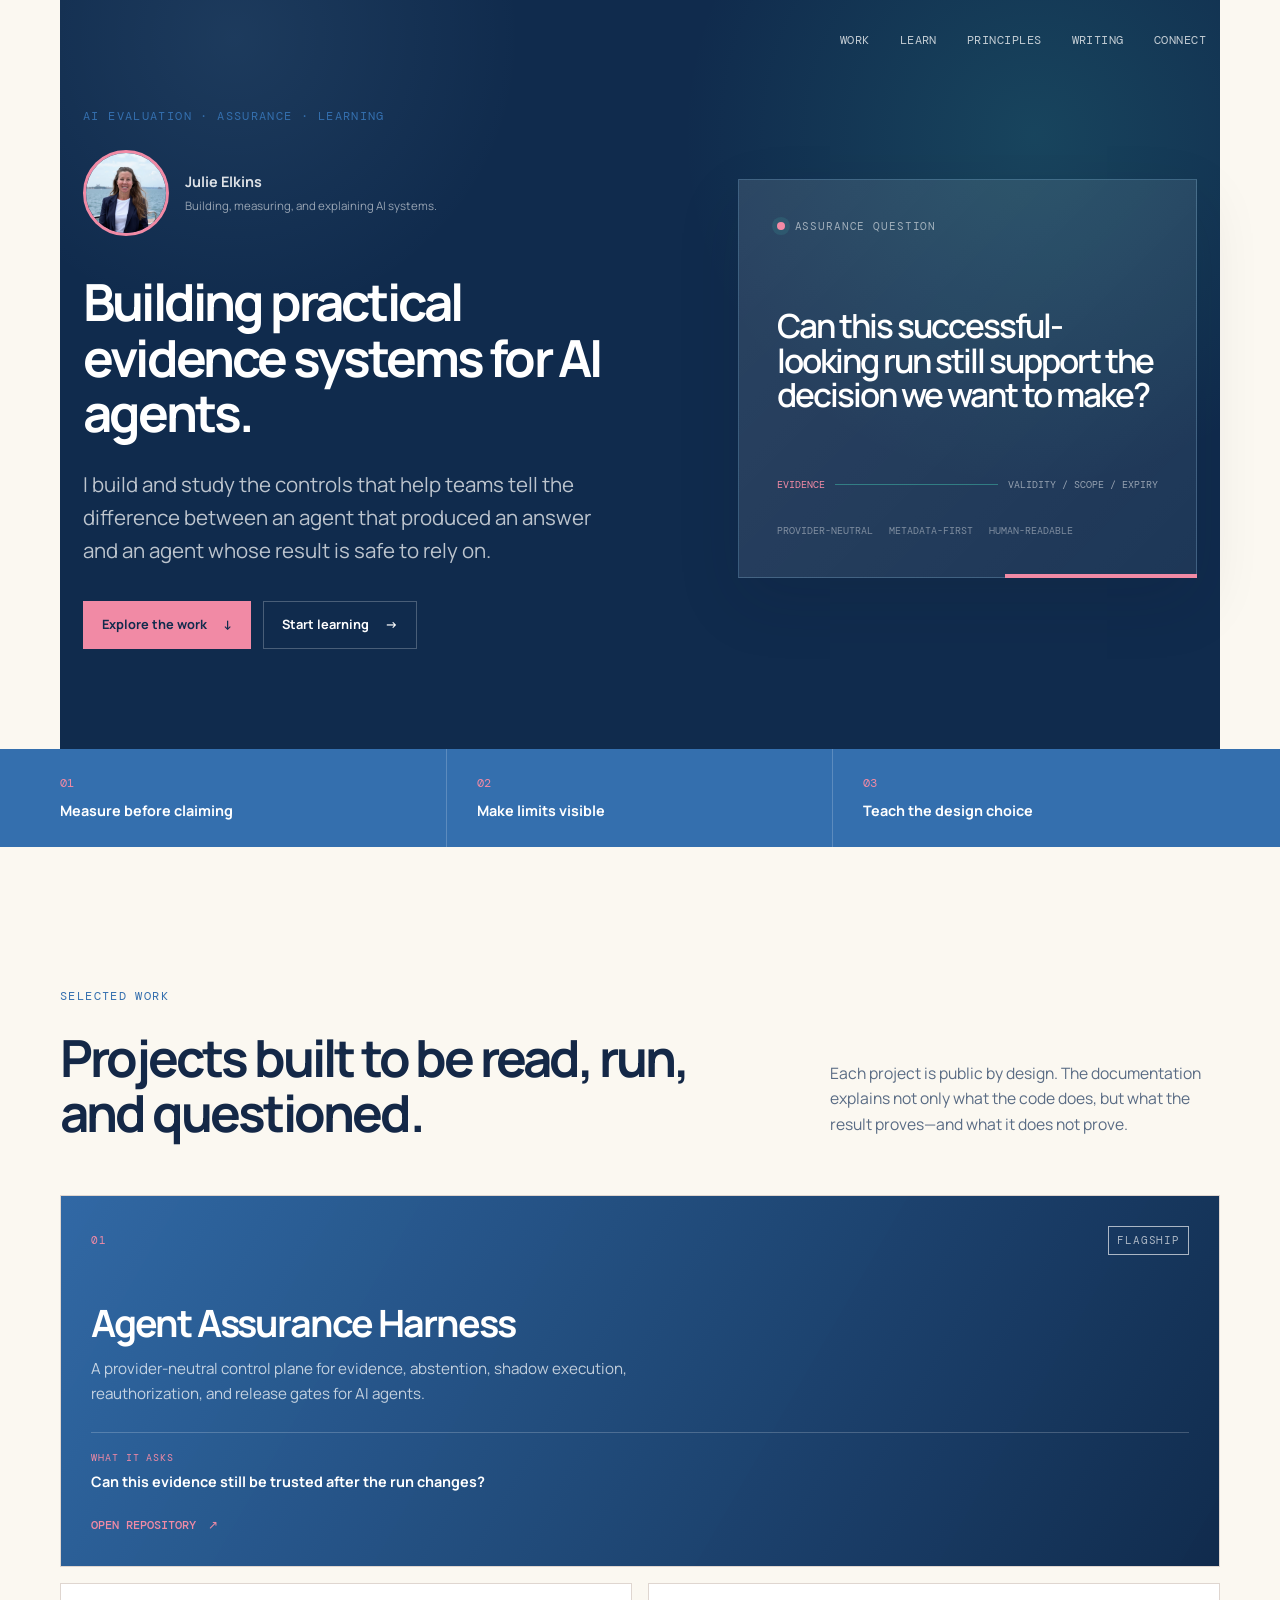
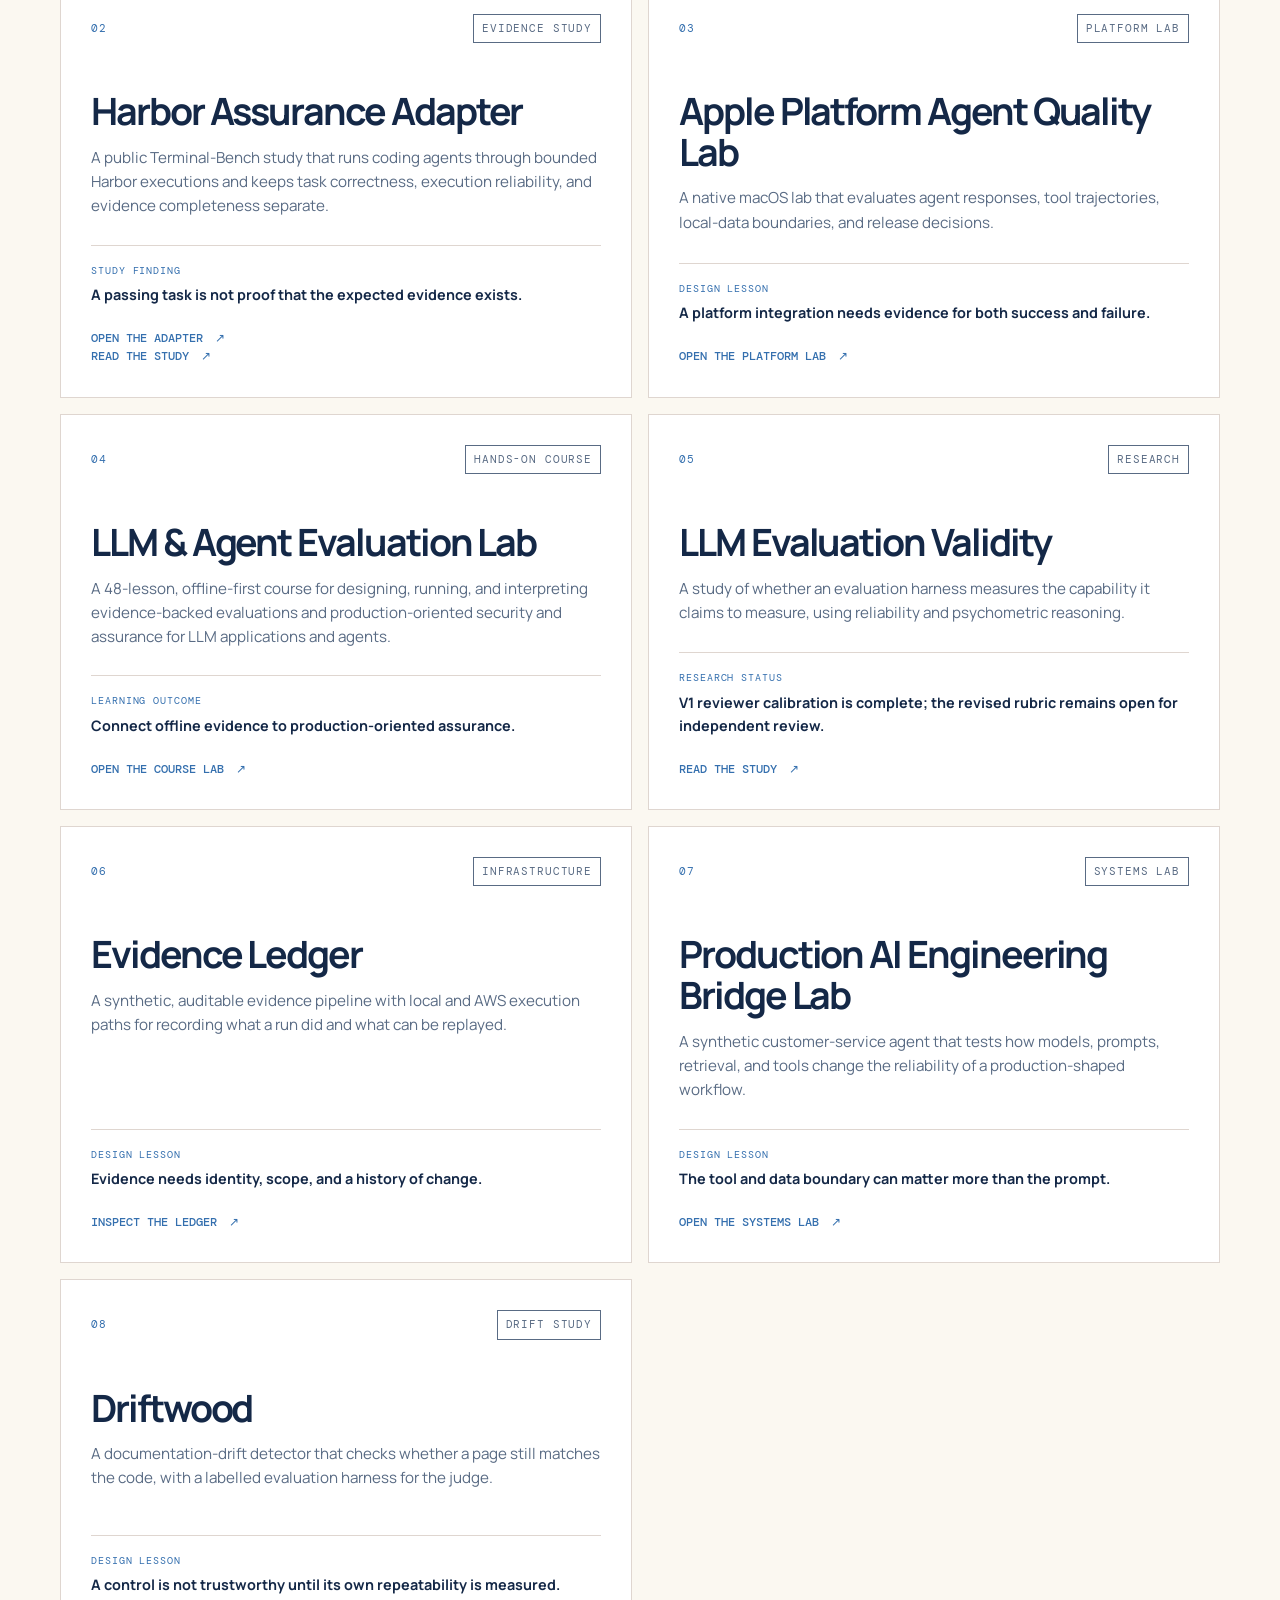
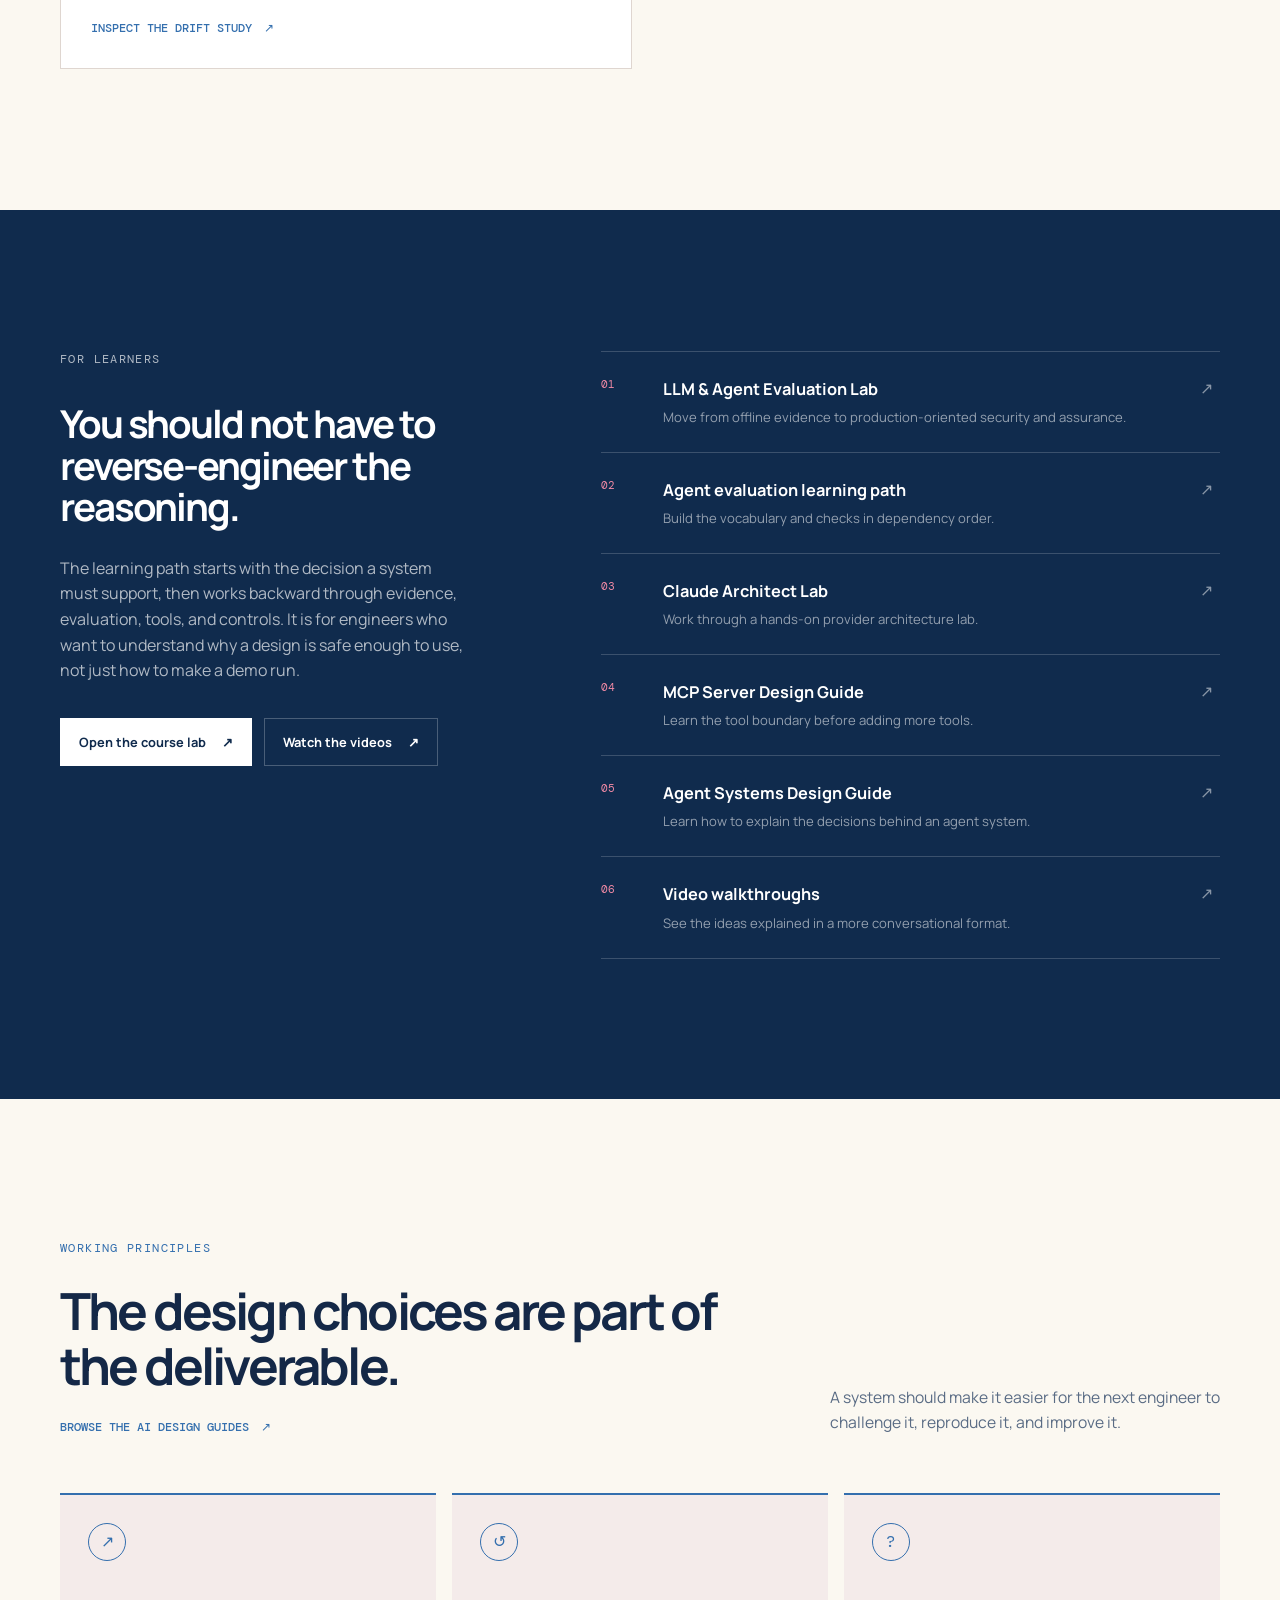
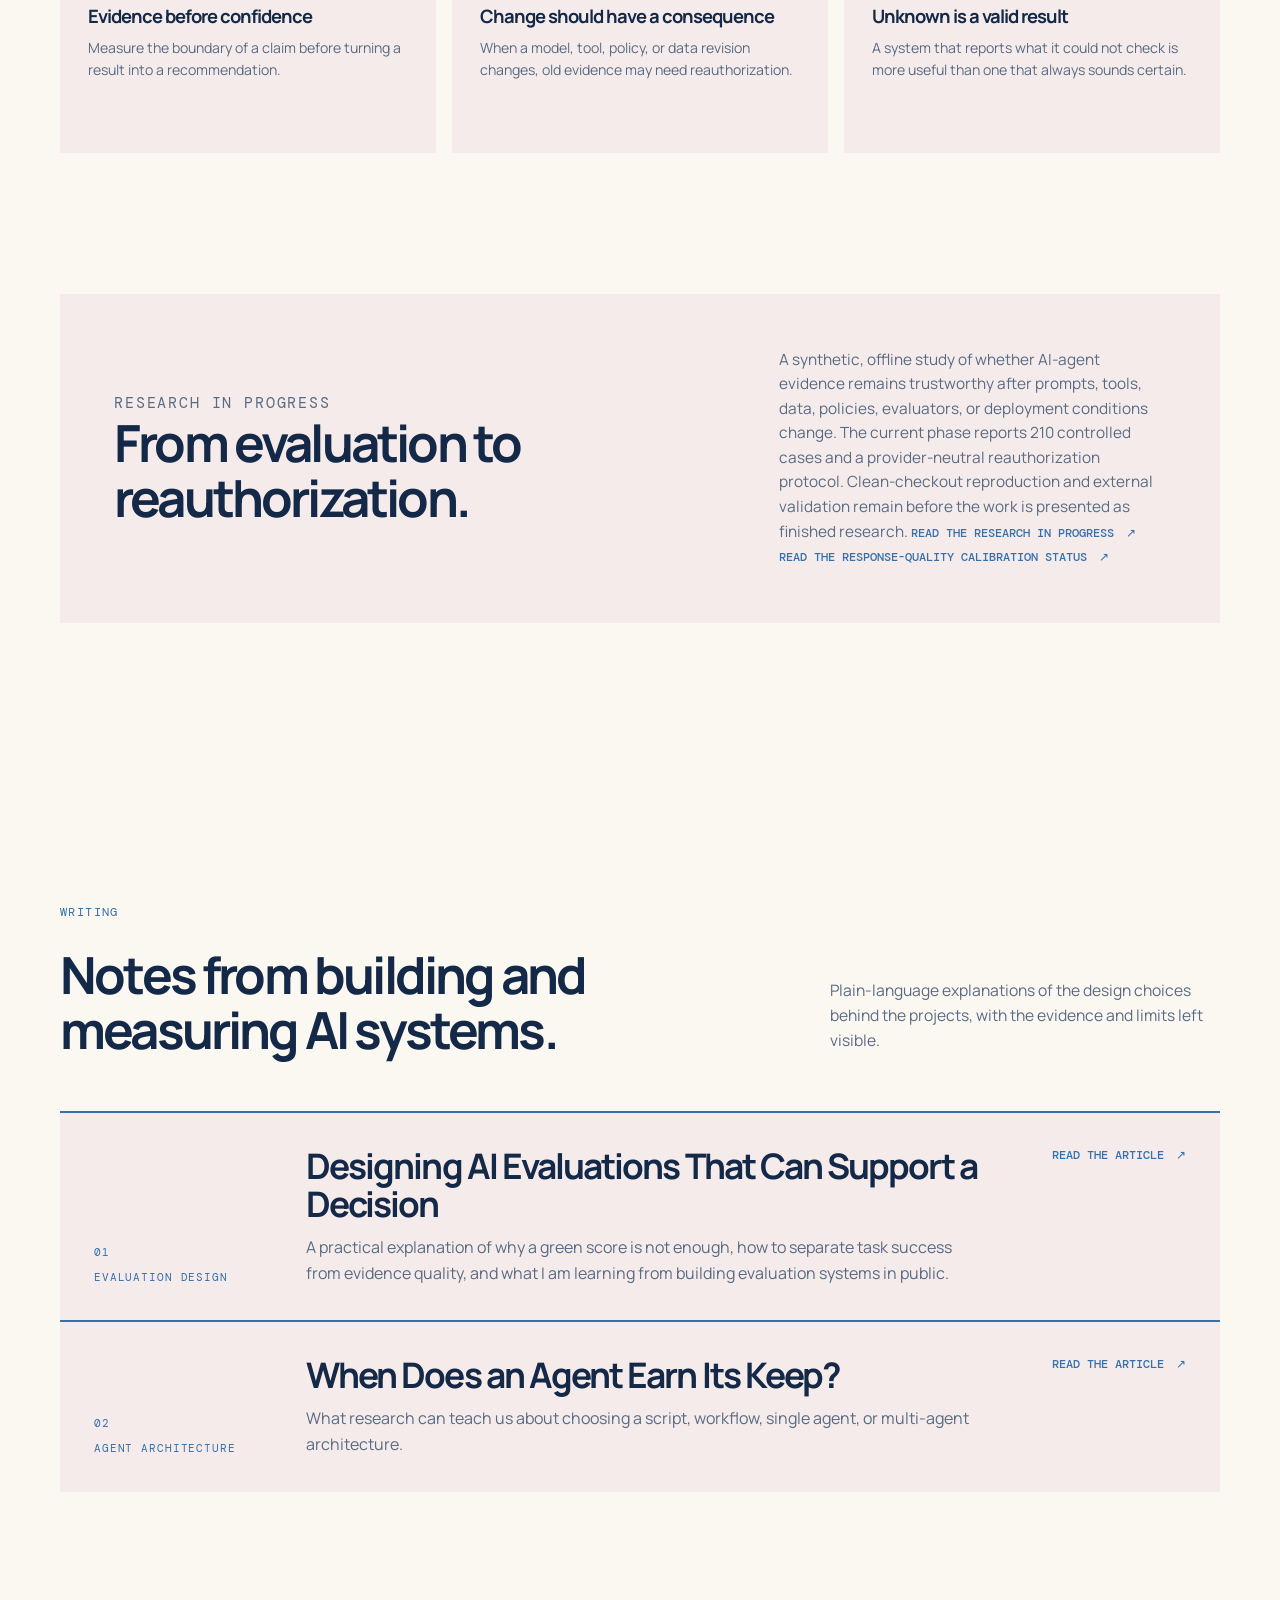
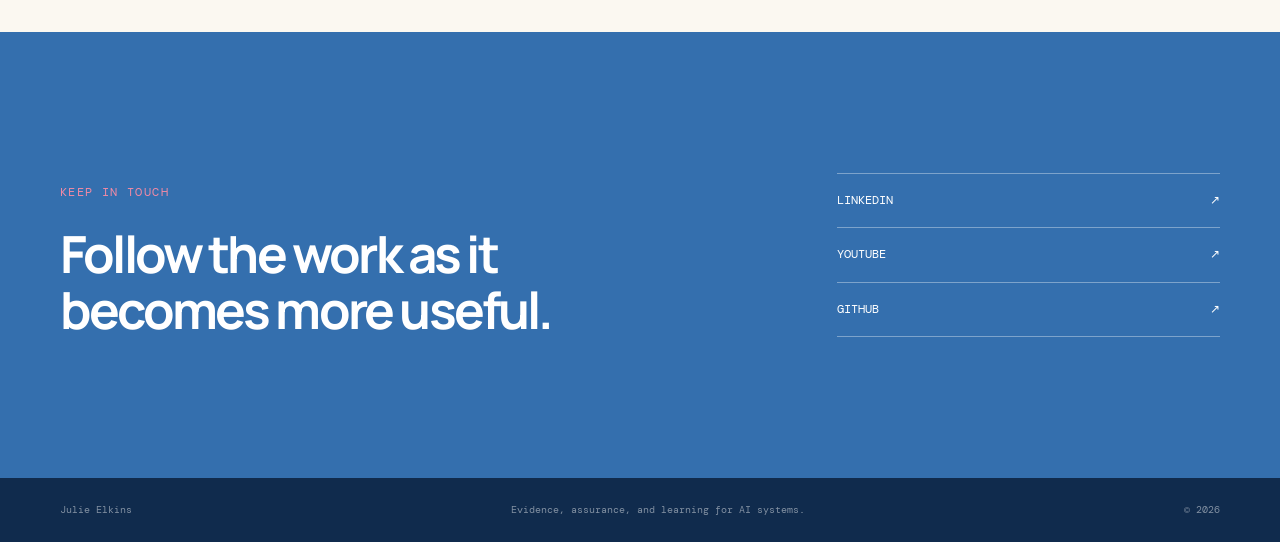
==== commit 5e4f144f: "Feature Harbor assurance study on portfolio" ====
--- a/index.html
+++ b/index.html
@@ -113,6 +113,25 @@
           <article class="project-card">
             <div class="project-meta">
               <span class="project-index">02</span>
+              <span class="tag">evidence study</span>
+            </div>
+            <h3>Harbor Assurance Adapter</h3>
+            <p>
+              A public Terminal-Bench study that runs coding agents through
+              bounded Harbor executions and keeps task correctness, execution
+              reliability, and evidence completeness separate.
+            </p>
+            <div class="project-detail">
+              <span>Study finding</span>
+              <strong>A passing task is not proof that the expected evidence exists.</strong>
+            </div>
+            <a class="text-link" href="https://github.com/julie-elkins/harbor-assurance-adapter" target="_blank" rel="noreferrer">Open the adapter <span aria-hidden="true">↗</span></a>
+            <a class="text-link" href="https://github.com/julie-elkins/harbor-assurance-adapter/blob/main/docs/study-summary.md" target="_blank" rel="noreferrer">Read the study <span aria-hidden="true">↗</span></a>
+          </article>
+
+          <article class="project-card">
+            <div class="project-meta">
+              <span class="project-index">03</span>
               <span class="tag">platform lab</span>
             </div>
             <h3>Apple Platform Agent Quality Lab</h3>
@@ -129,7 +148,7 @@
 
           <article class="project-card">
             <div class="project-meta">
-              <span class="project-index">03</span>
+              <span class="project-index">04</span>
               <span class="tag">hands-on course</span>
             </div>
             <h3>LLM &amp; Agent Evaluation Lab</h3>
@@ -147,7 +166,7 @@
 
           <article class="project-card">
             <div class="project-meta">
-              <span class="project-index">04</span>
+              <span class="project-index">05</span>
               <span class="tag">research</span>
             </div>
             <h3>LLM Evaluation Validity</h3>
@@ -164,7 +183,7 @@
 
           <article class="project-card">
             <div class="project-meta">
-              <span class="project-index">05</span>
+              <span class="project-index">06</span>
               <span class="tag">infrastructure</span>
             </div>
             <h3>Evidence Ledger</h3>
@@ -181,7 +200,7 @@
 
           <article class="project-card">
             <div class="project-meta">
-              <span class="project-index">06</span>
+              <span class="project-index">07</span>
               <span class="tag">systems lab</span>
             </div>
             <h3>Production AI Engineering Bridge Lab</h3>
@@ -199,7 +218,7 @@
 
           <article class="project-card">
             <div class="project-meta">
-              <span class="project-index">07</span>
+              <span class="project-index">08</span>
               <span class="tag">drift study</span>
             </div>
             <h3>Driftwood</h3>
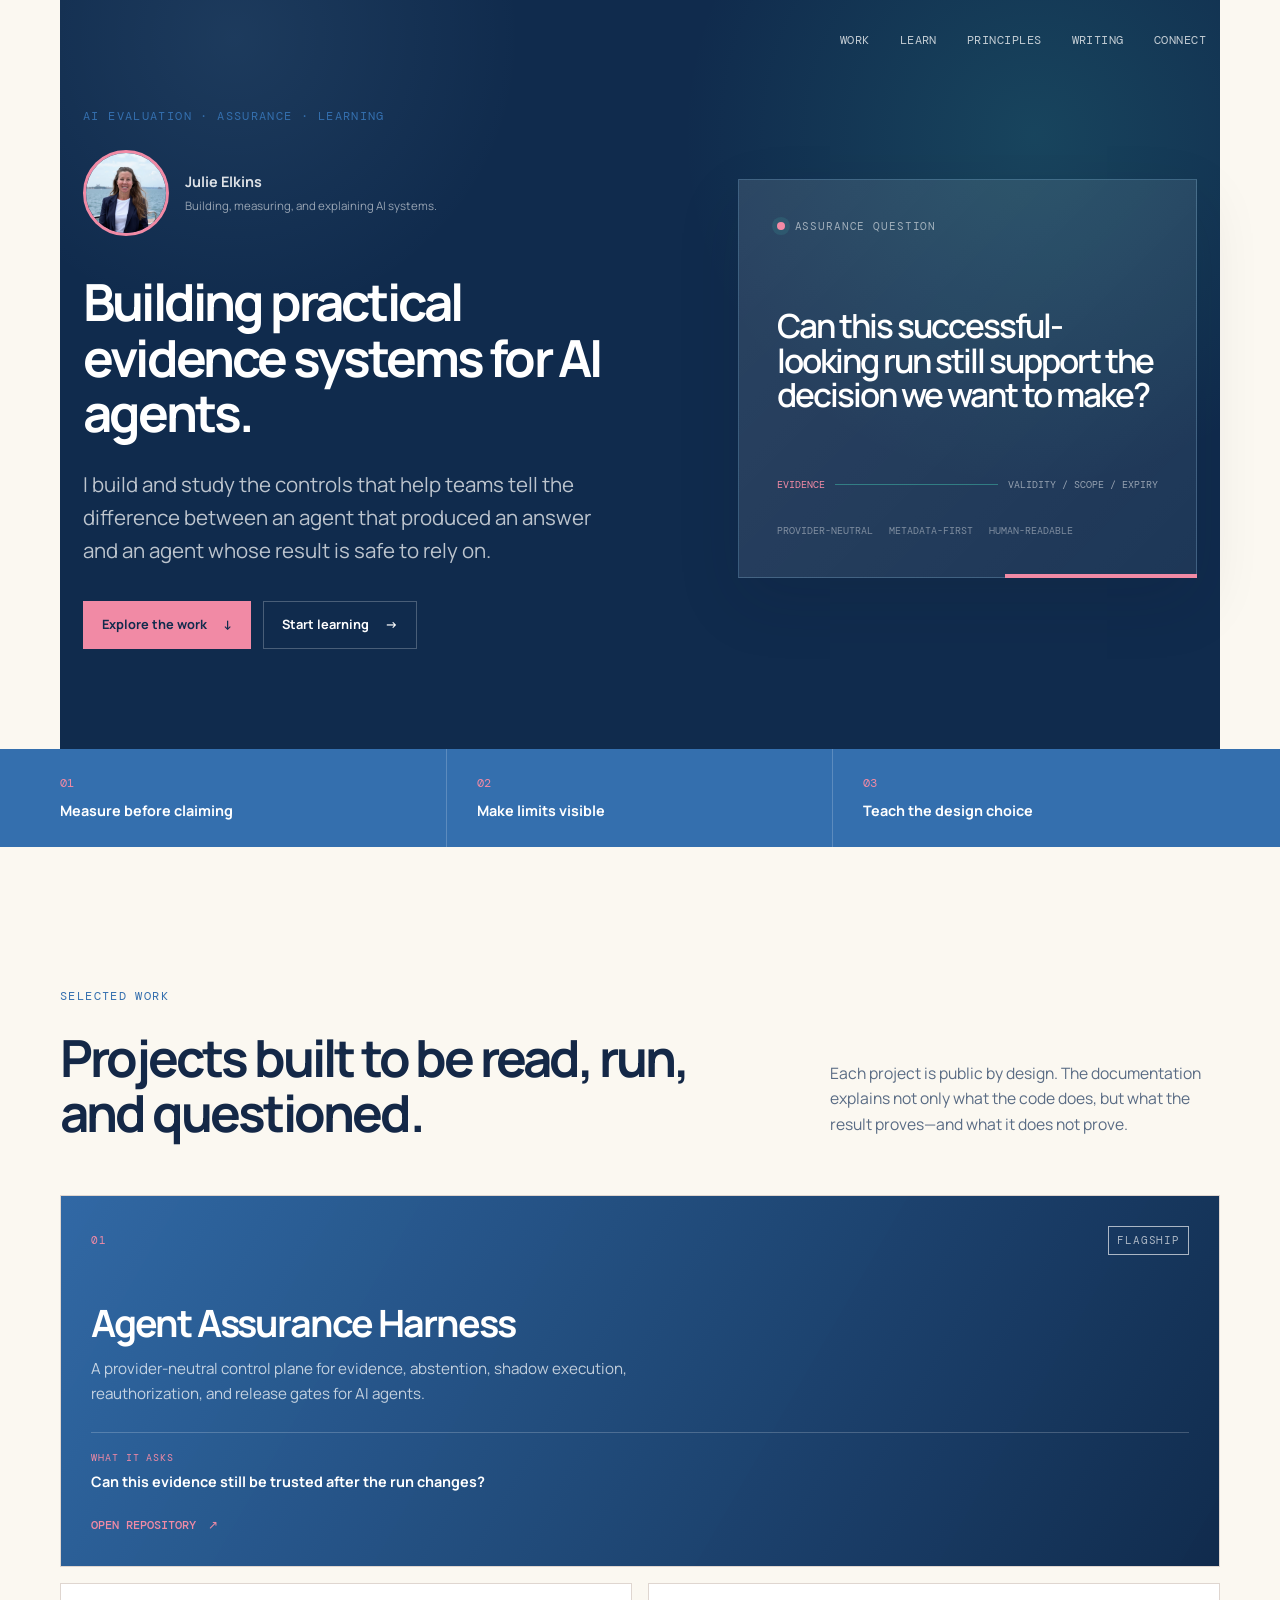
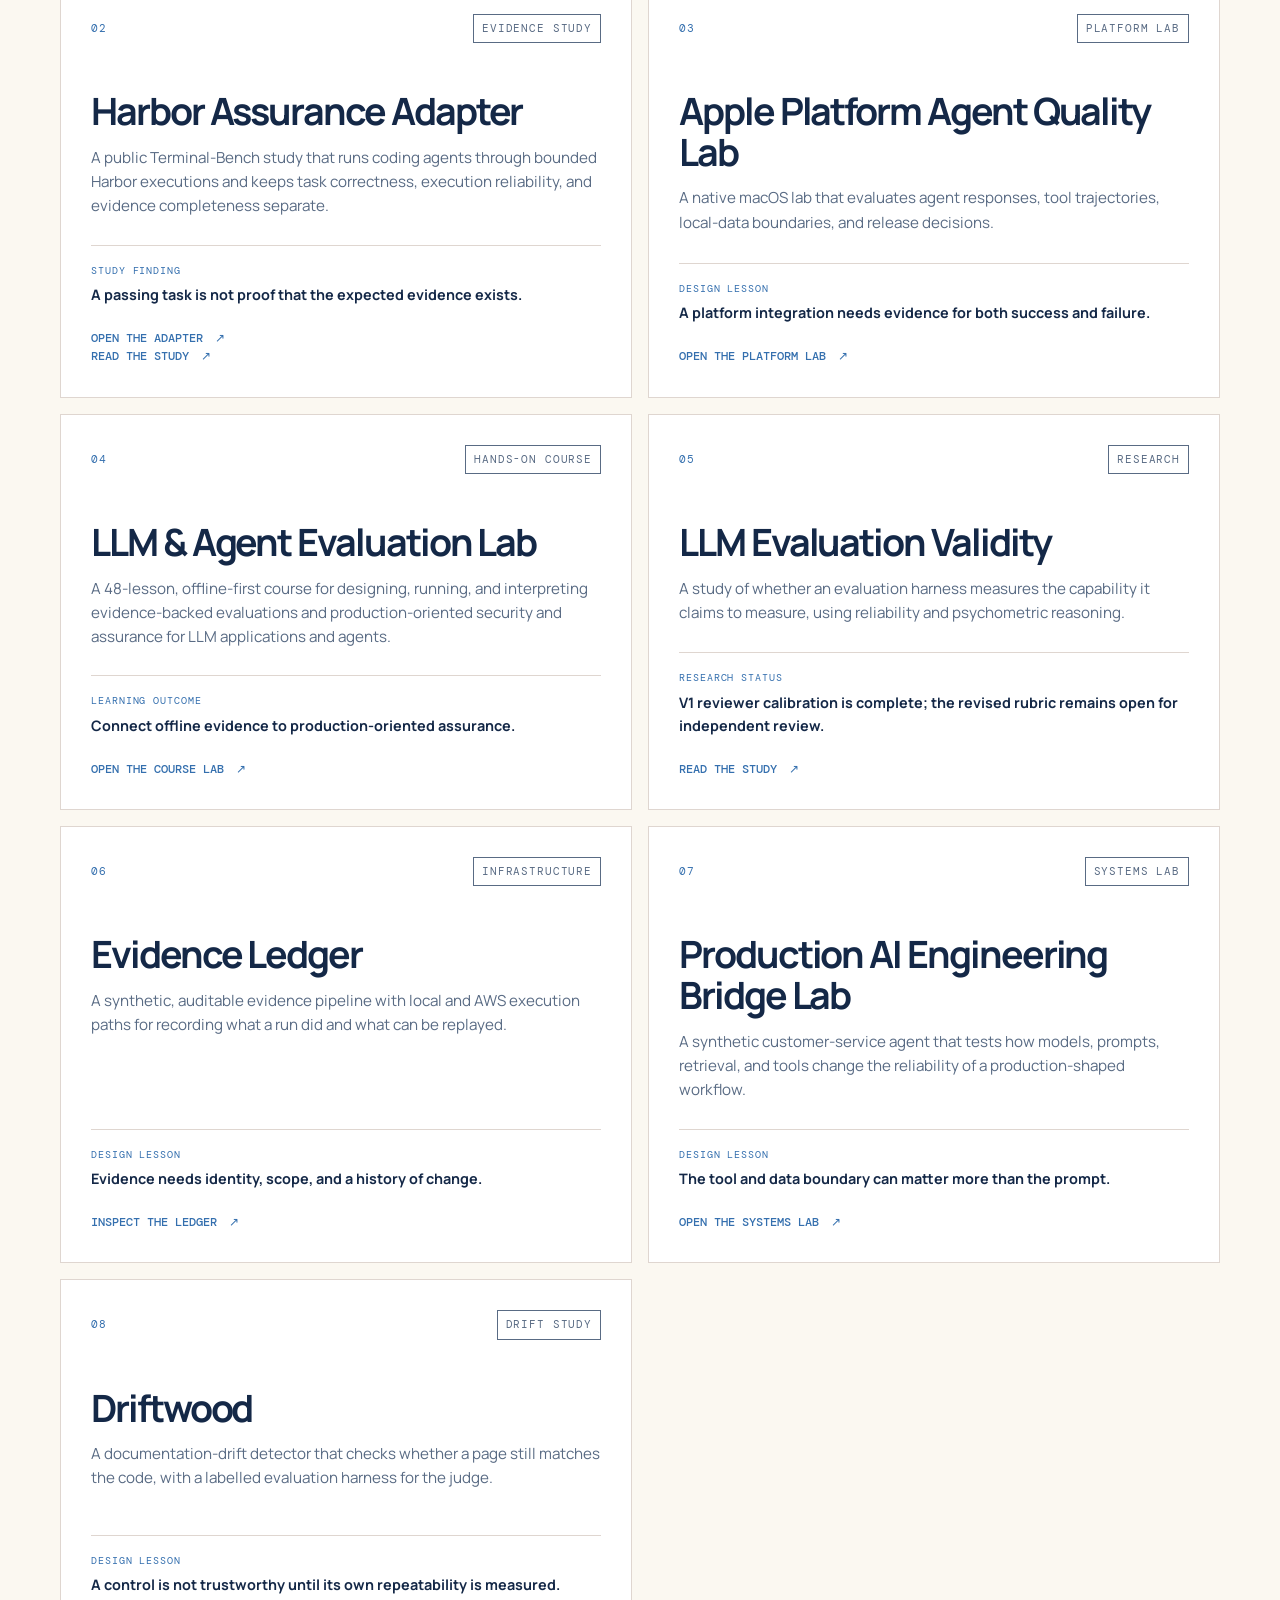
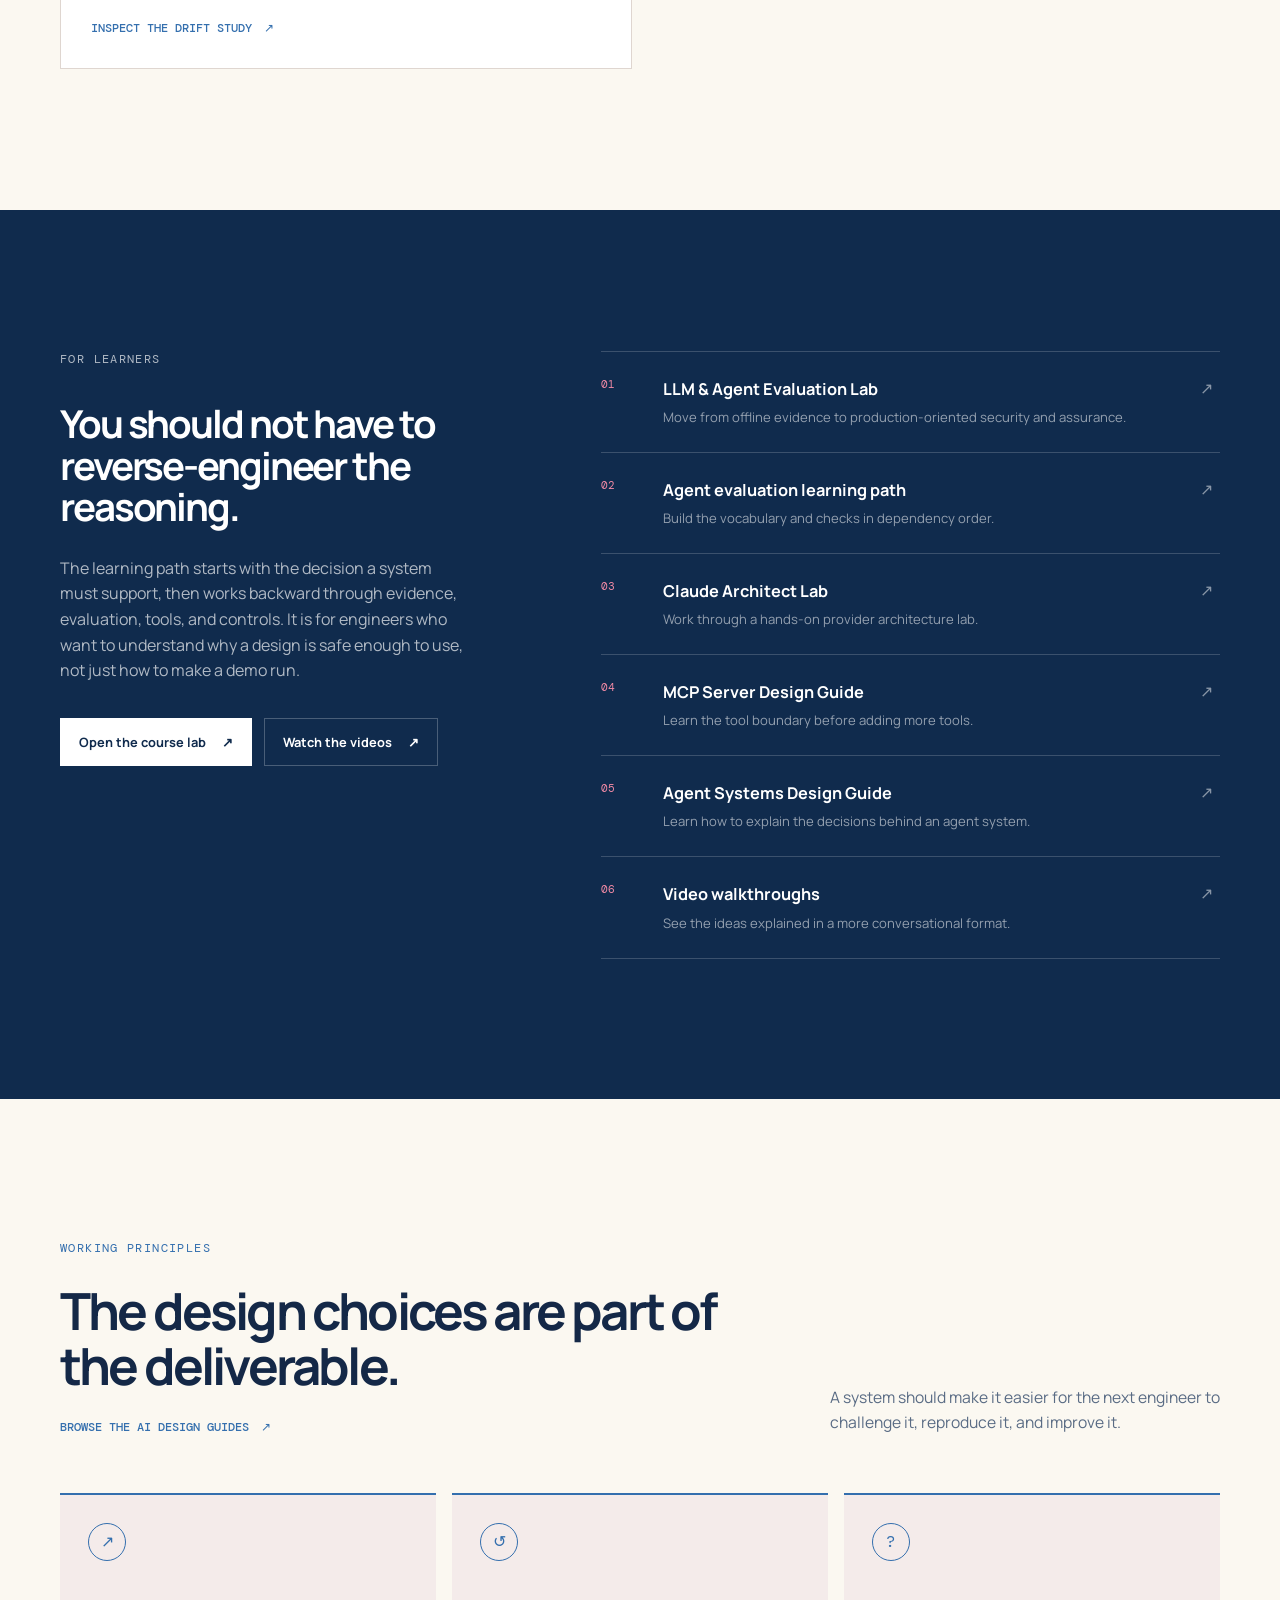
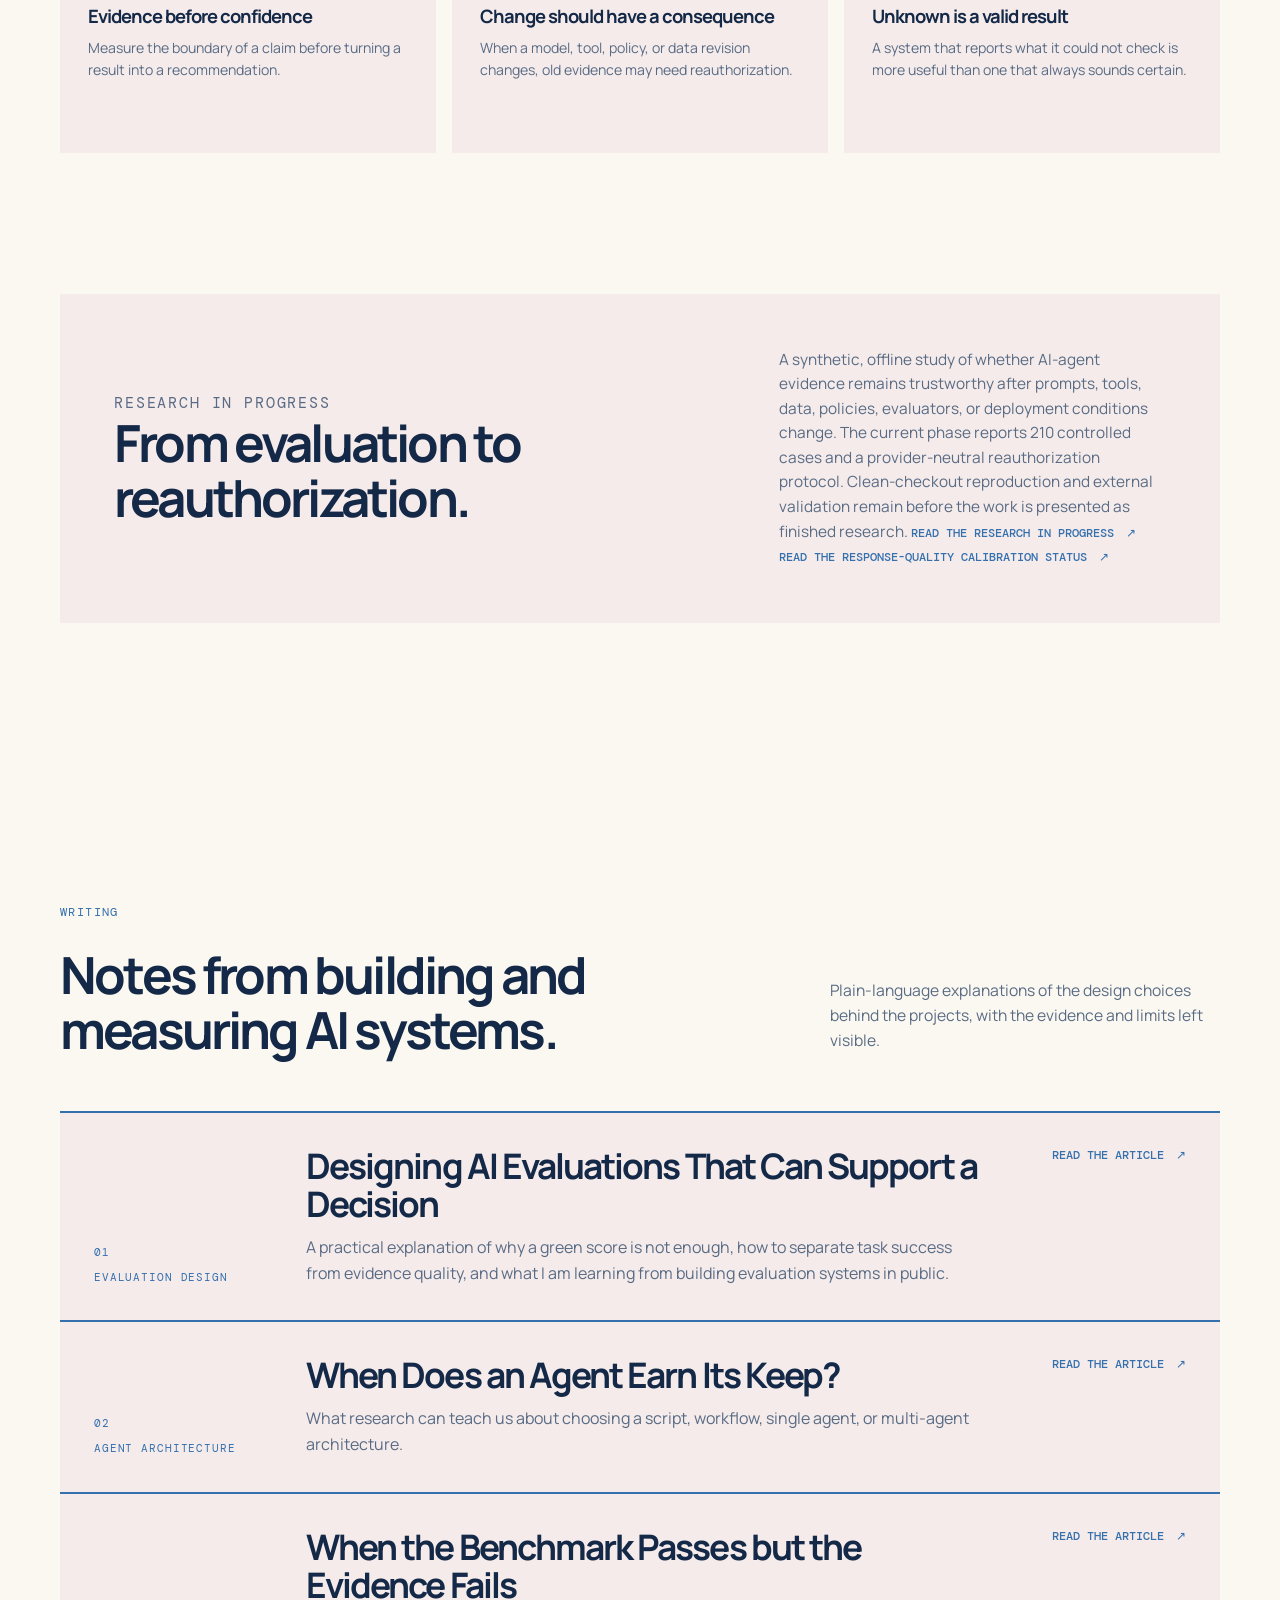
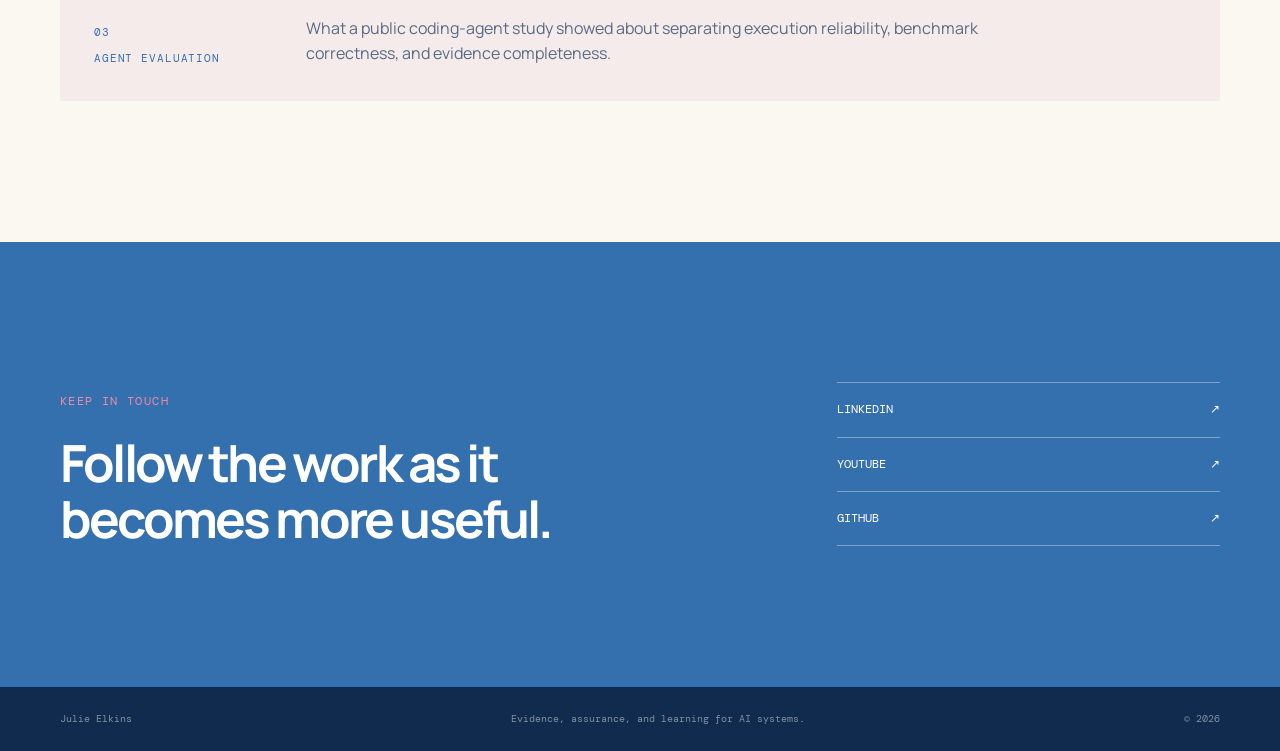
==== commit e1a4dbb6: "Publish Harbor assurance study article" ====
--- a/index.html
+++ b/index.html
@@ -393,6 +393,20 @@
           </div>
           <a class="text-link" href="blog/when-does-an-agent-earn-its-keep.html">Read the article <span aria-hidden="true">↗</span></a>
         </article>
+        <article class="writing-card">
+          <div class="writing-card-meta">
+            <span>03</span>
+            <span>Agent evaluation</span>
+          </div>
+          <div>
+            <h3>When the Benchmark Passes but the Evidence Fails</h3>
+            <p>
+              What a public coding-agent study showed about separating execution
+              reliability, benchmark correctness, and evidence completeness.
+            </p>
+          </div>
+          <a class="text-link" href="blog/when-the-benchmark-passes.html">Read the article <span aria-hidden="true">↗</span></a>
+        </article>
       </section>
 
       <section class="section section-contact" id="connect">
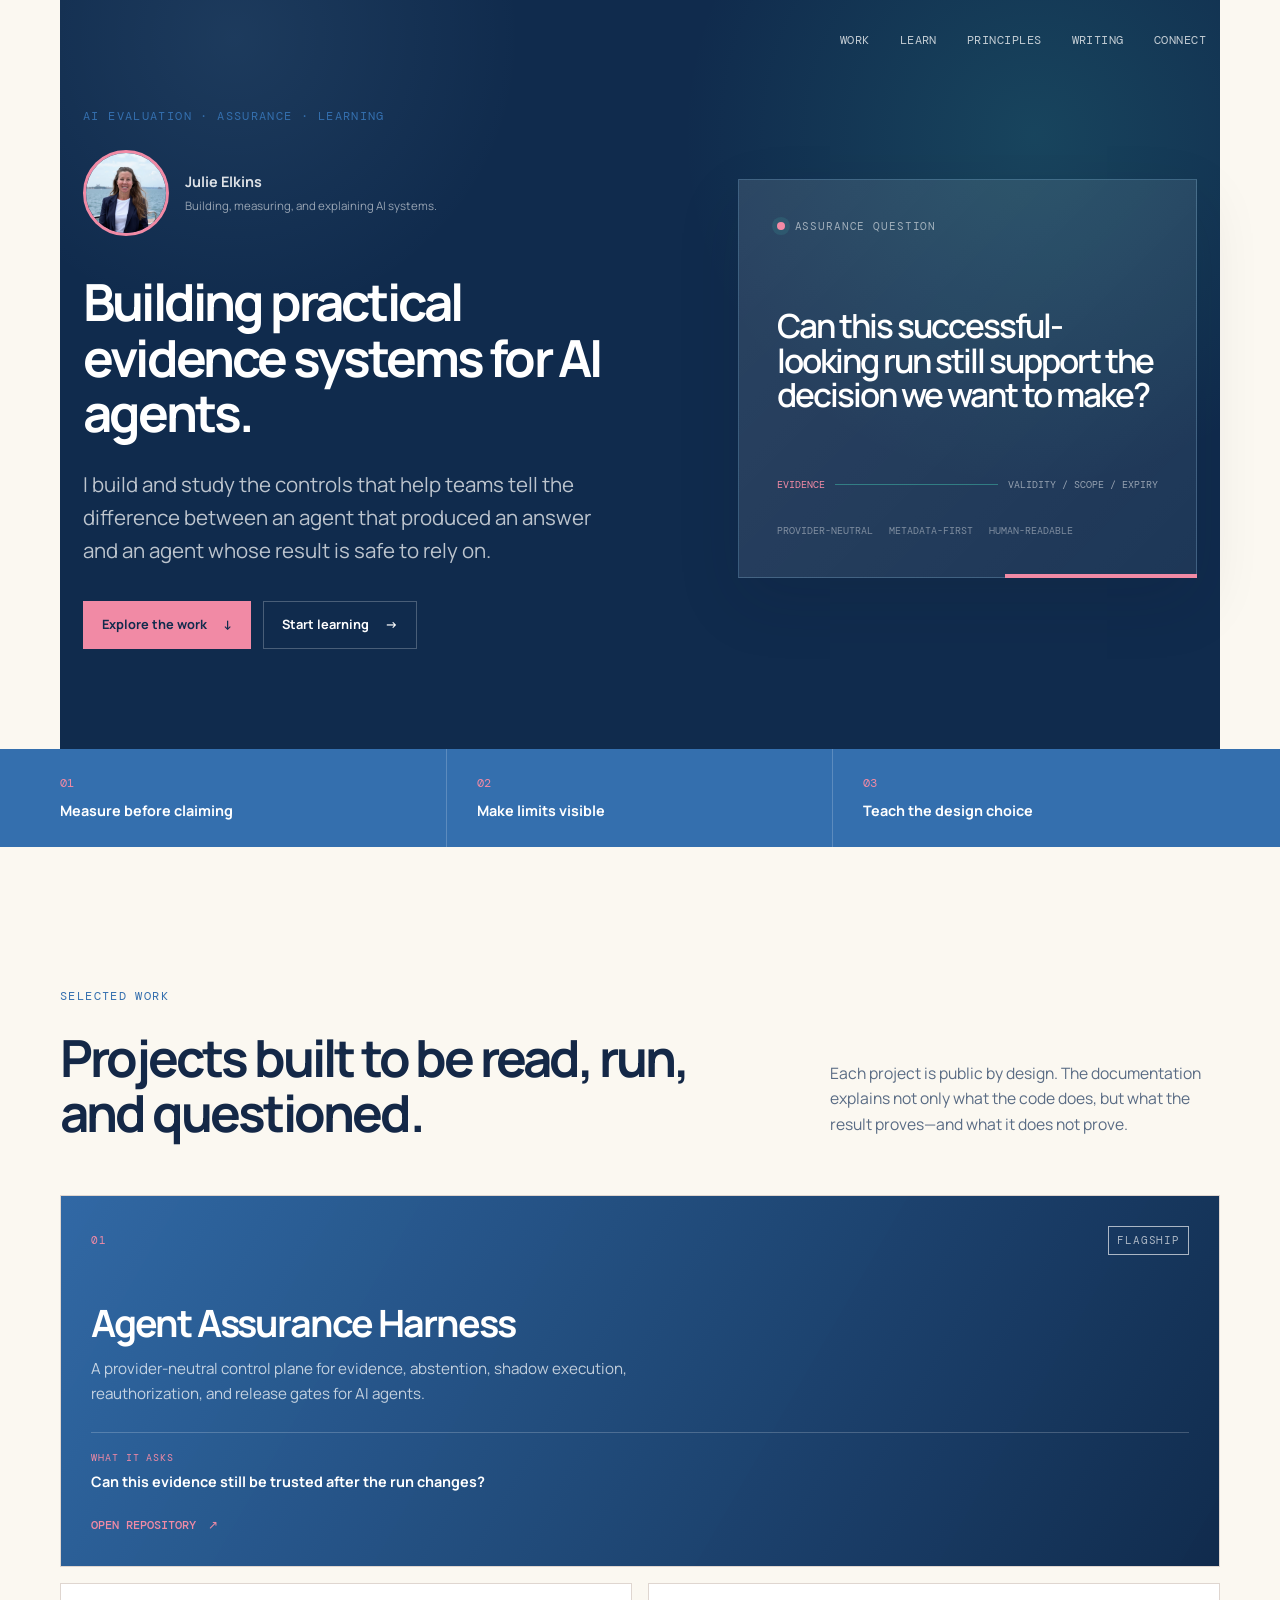
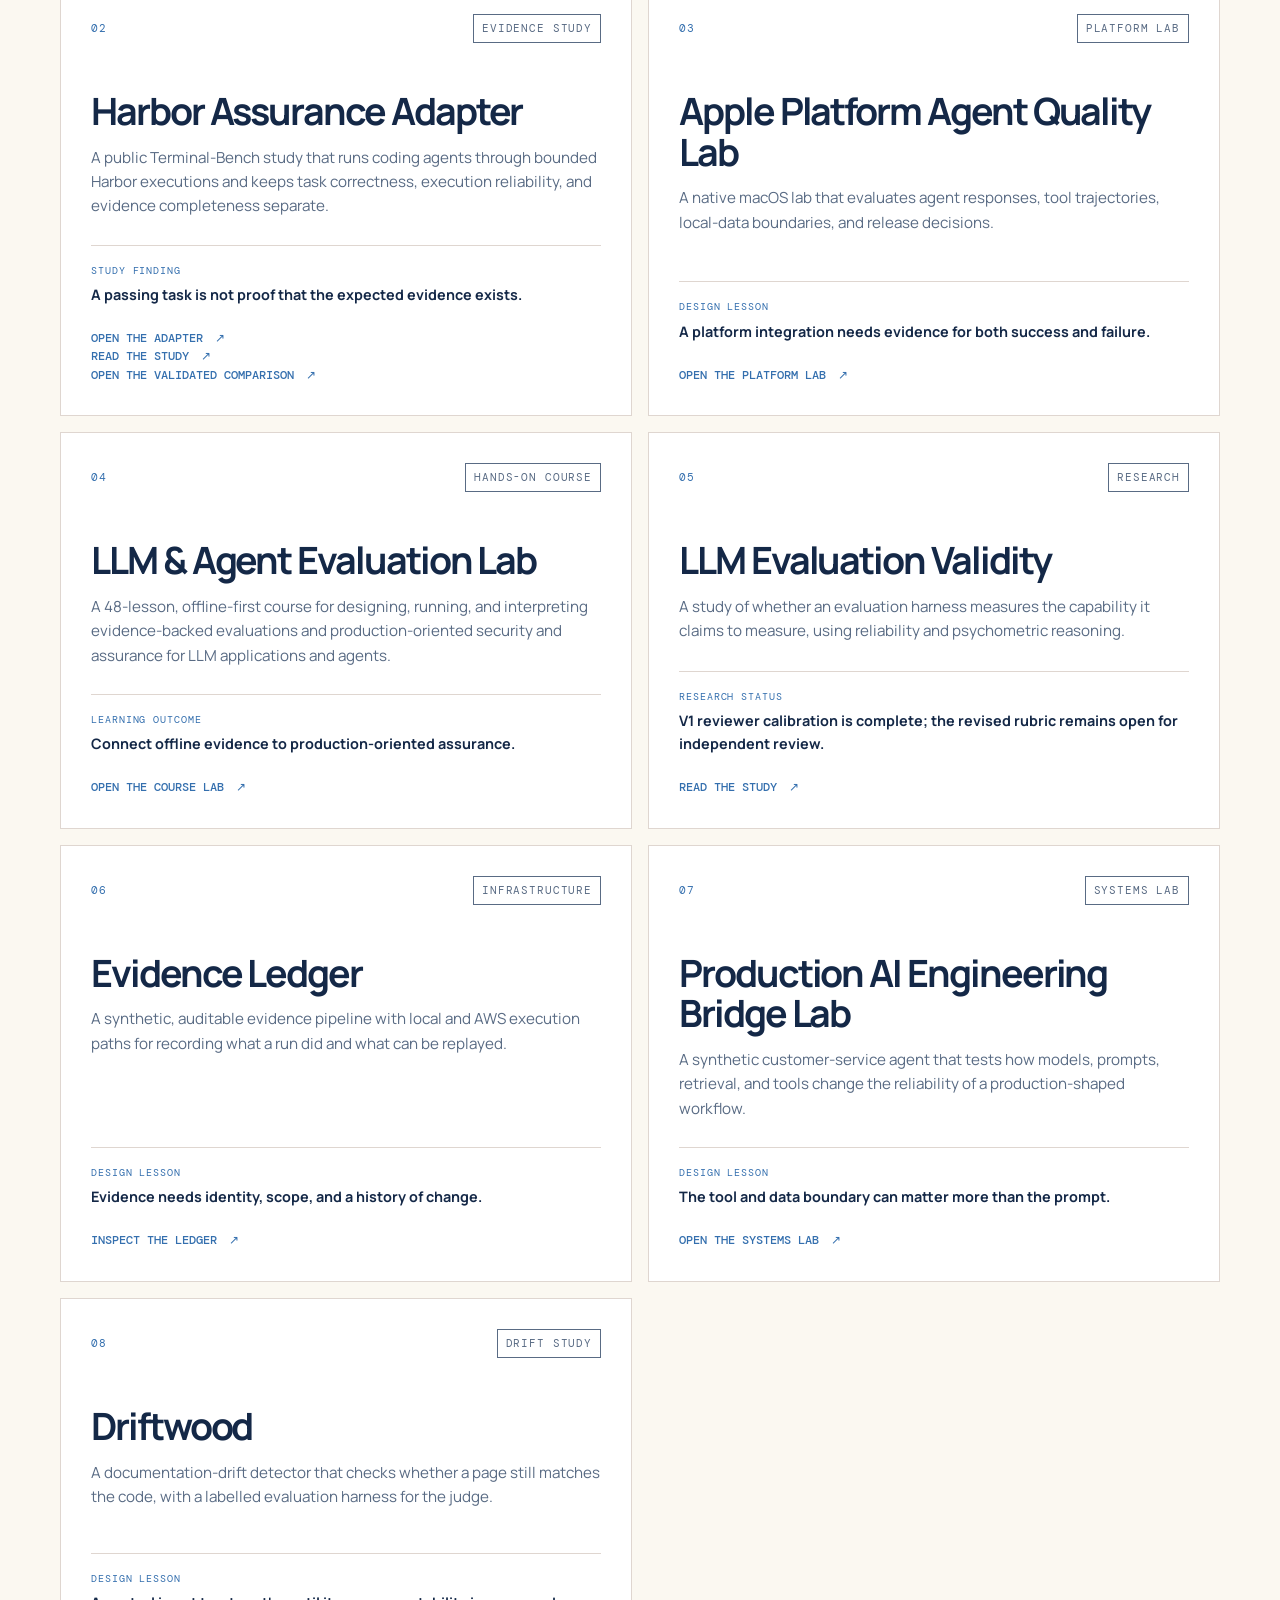
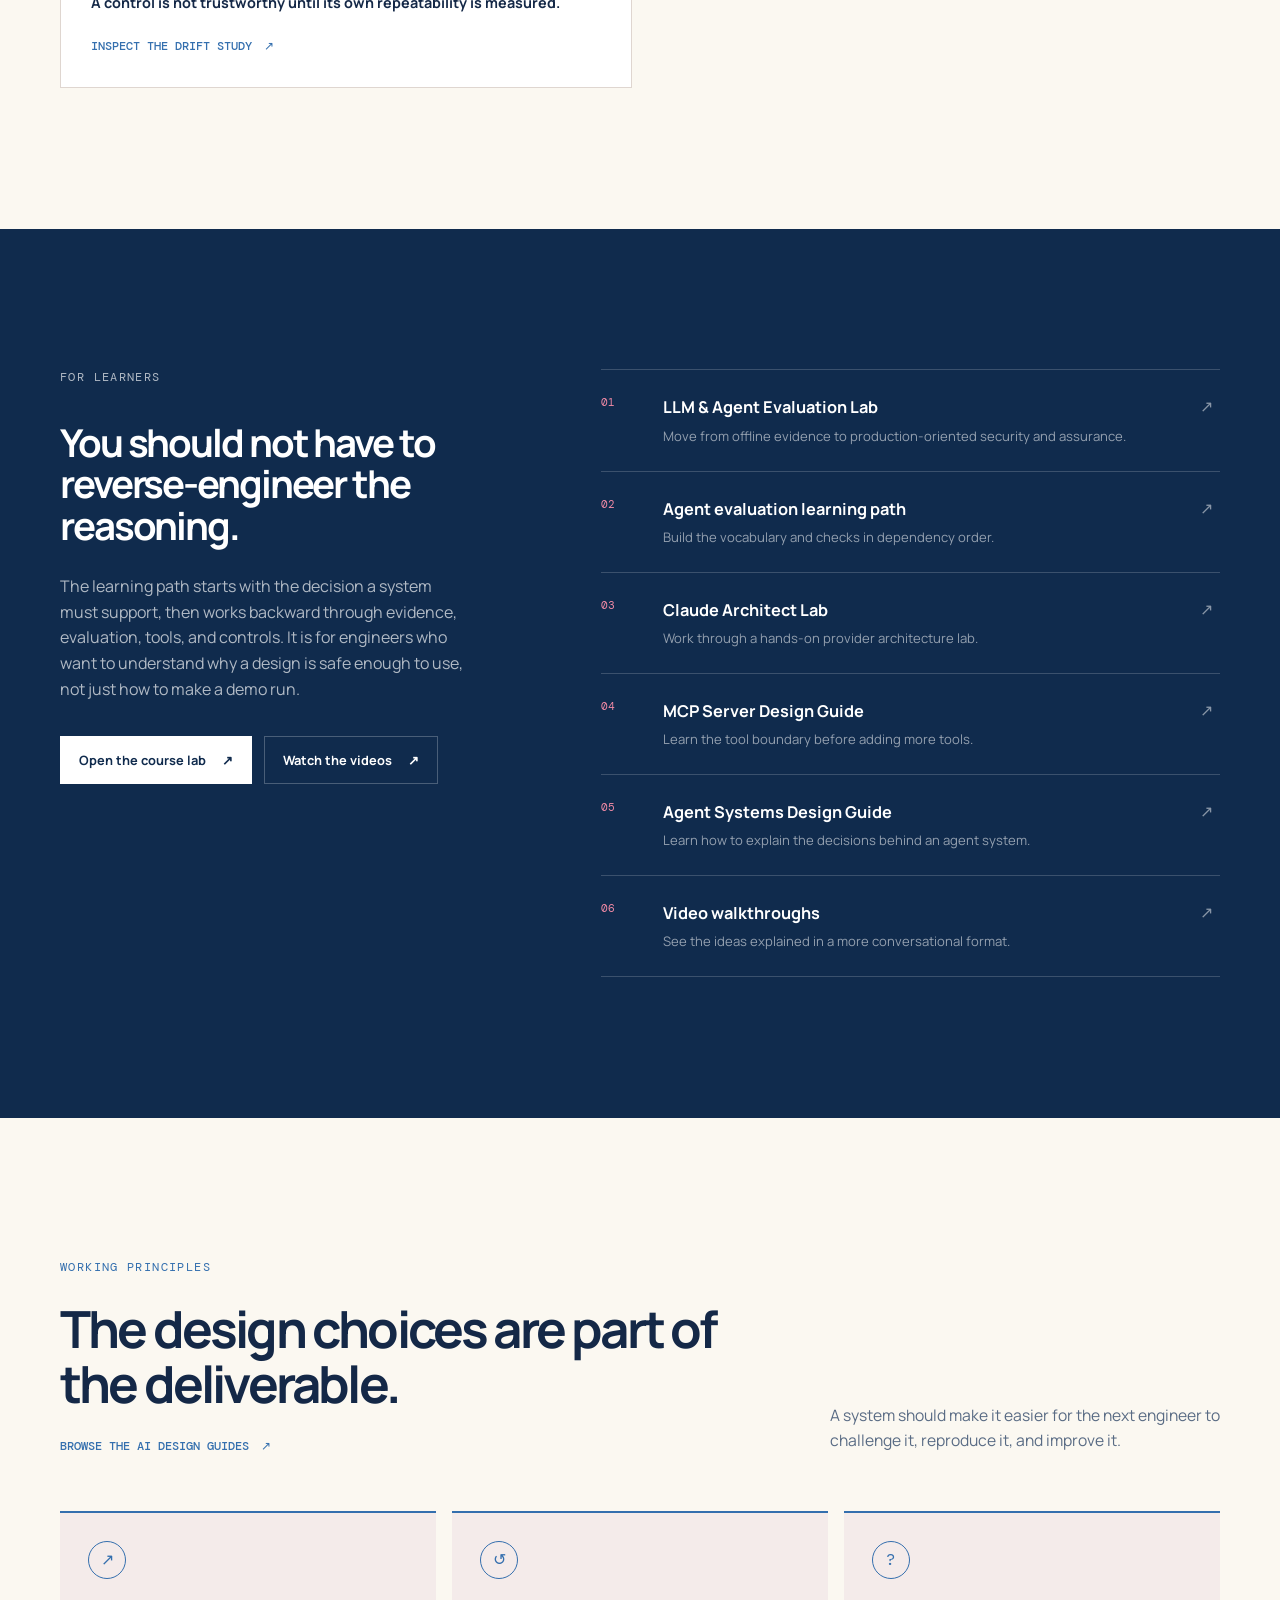
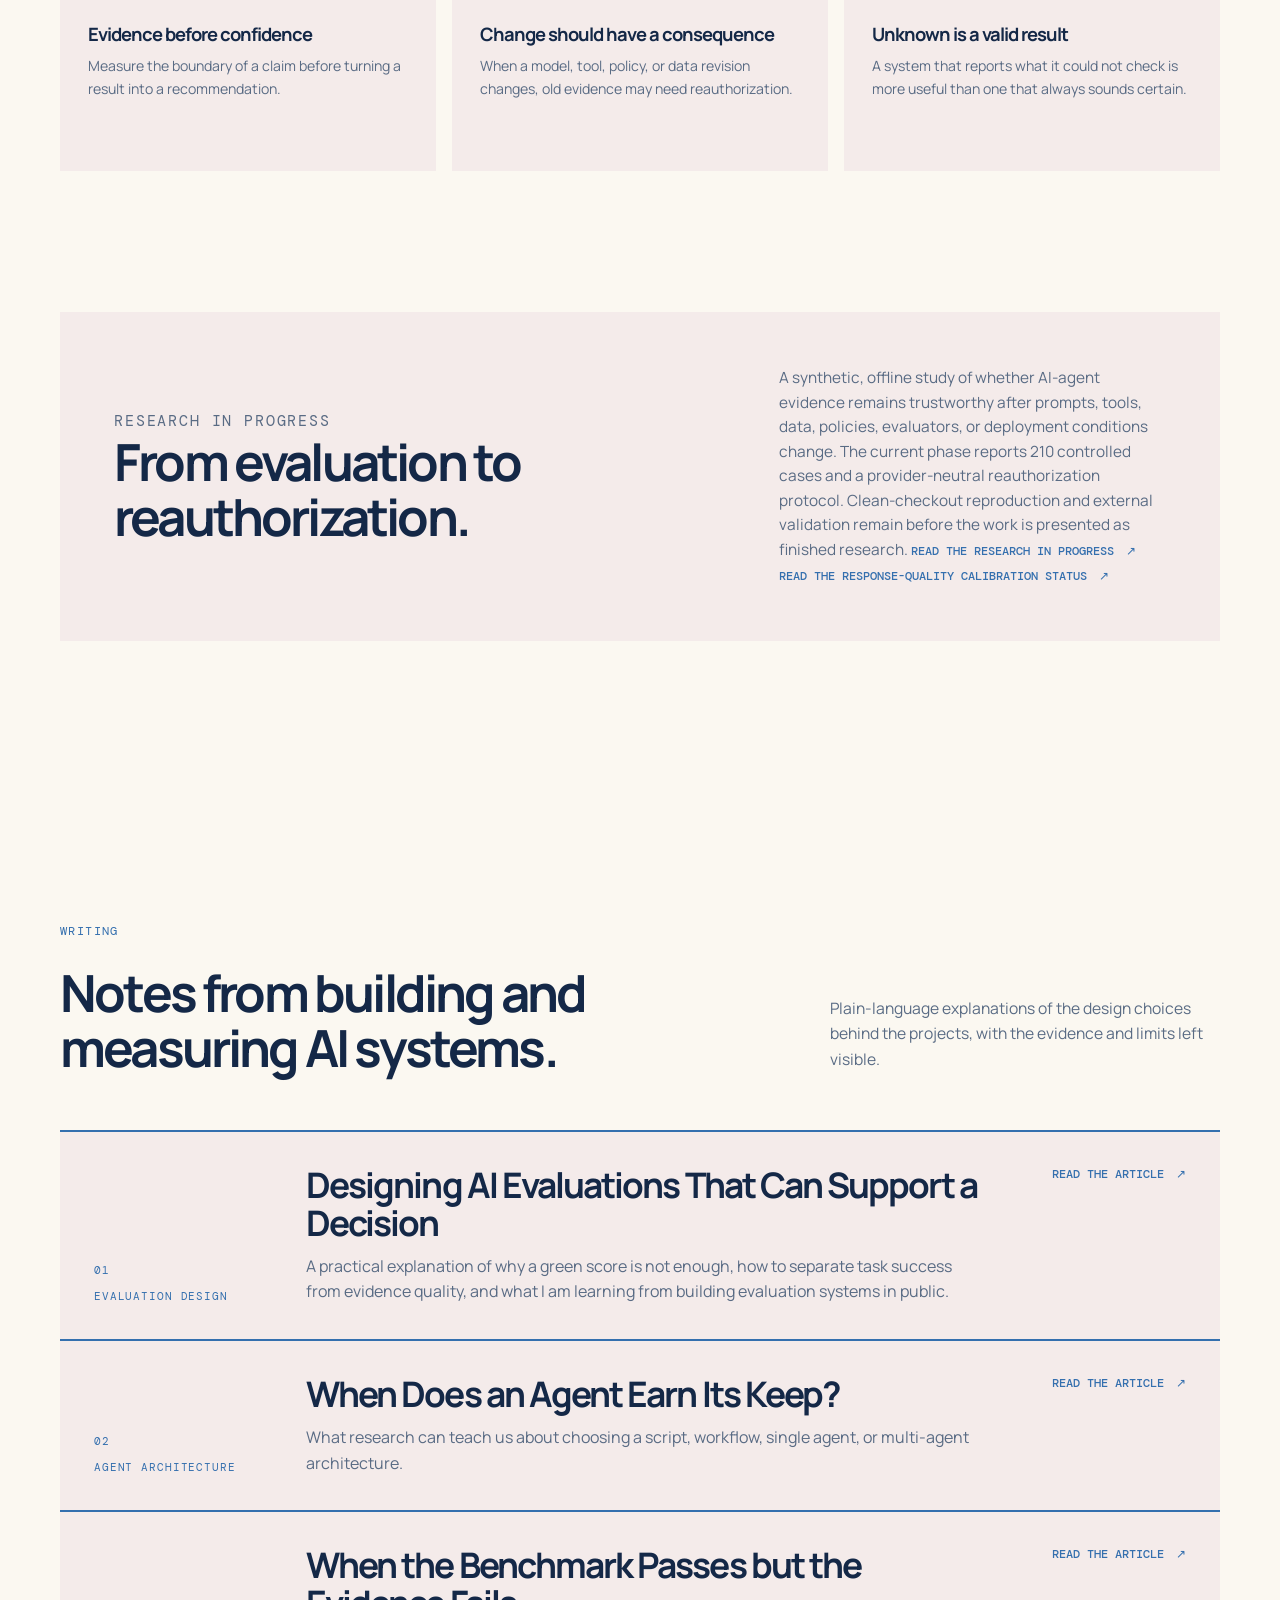
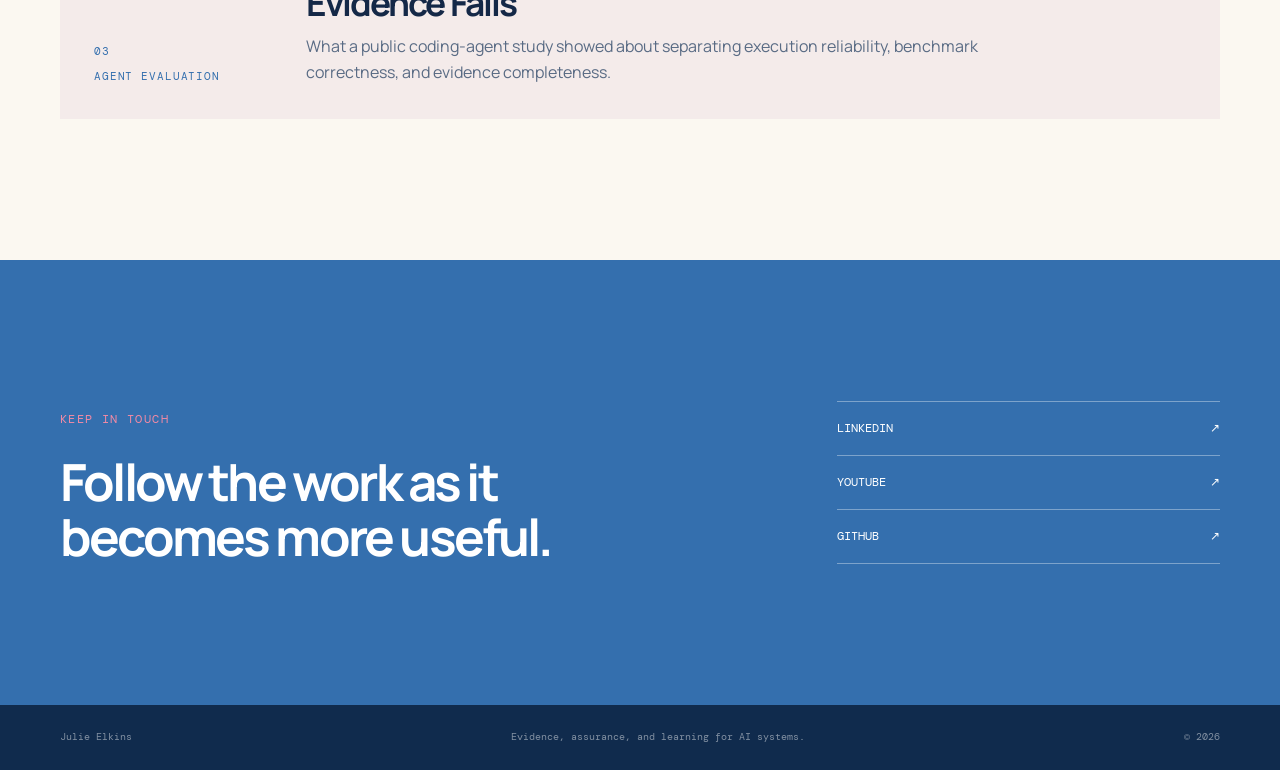
==== commit a8e022e9: "Link validated cohort comparison on site" ====
--- a/index.html
+++ b/index.html
@@ -127,6 +127,7 @@
             </div>
             <a class="text-link" href="https://github.com/julie-elkins/harbor-assurance-adapter" target="_blank" rel="noreferrer">Open the adapter <span aria-hidden="true">↗</span></a>
             <a class="text-link" href="https://github.com/julie-elkins/harbor-assurance-adapter/blob/main/docs/study-summary.md" target="_blank" rel="noreferrer">Read the study <span aria-hidden="true">↗</span></a>
+            <a class="text-link" href="https://github.com/julie-elkins/harbor-assurance-adapter/blob/main/docs/results/cohort-comparison-v1.json" target="_blank" rel="noreferrer">Open the validated comparison <span aria-hidden="true">↗</span></a>
           </article>
 
           <article class="project-card">
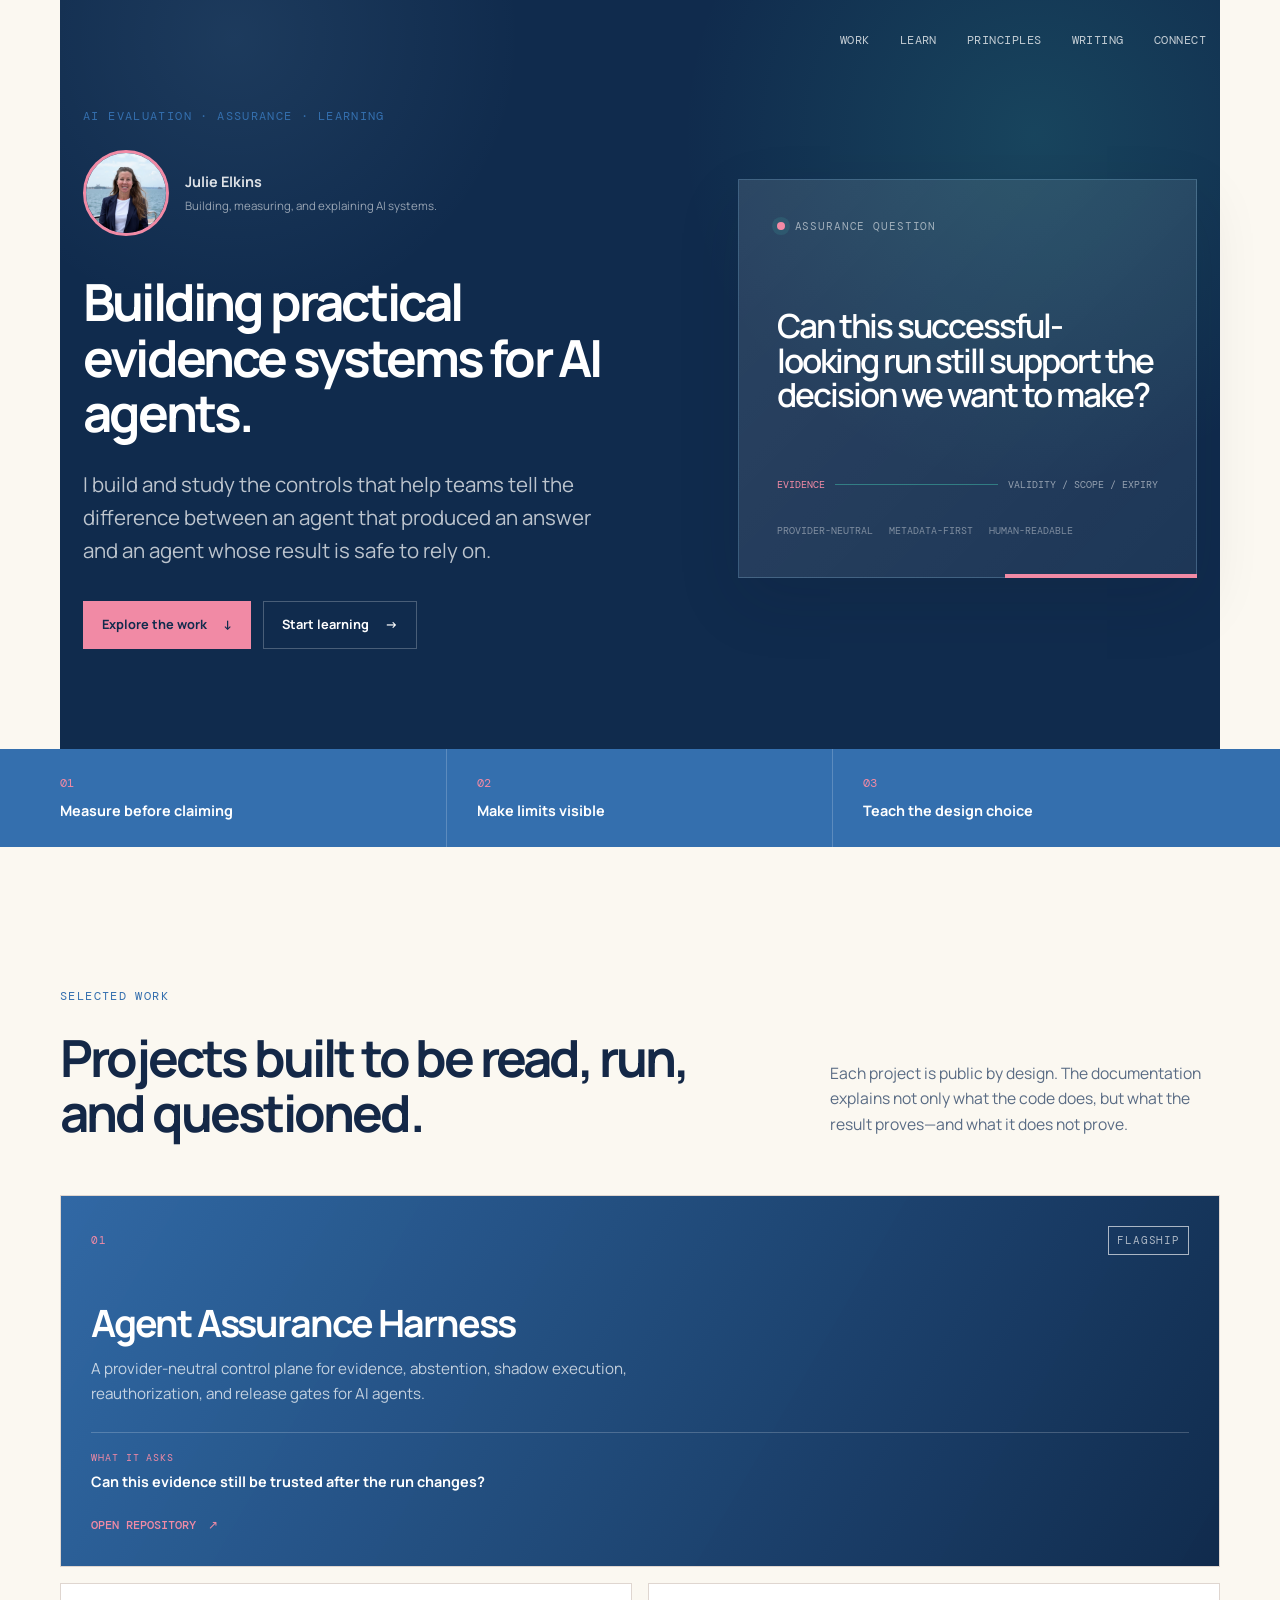
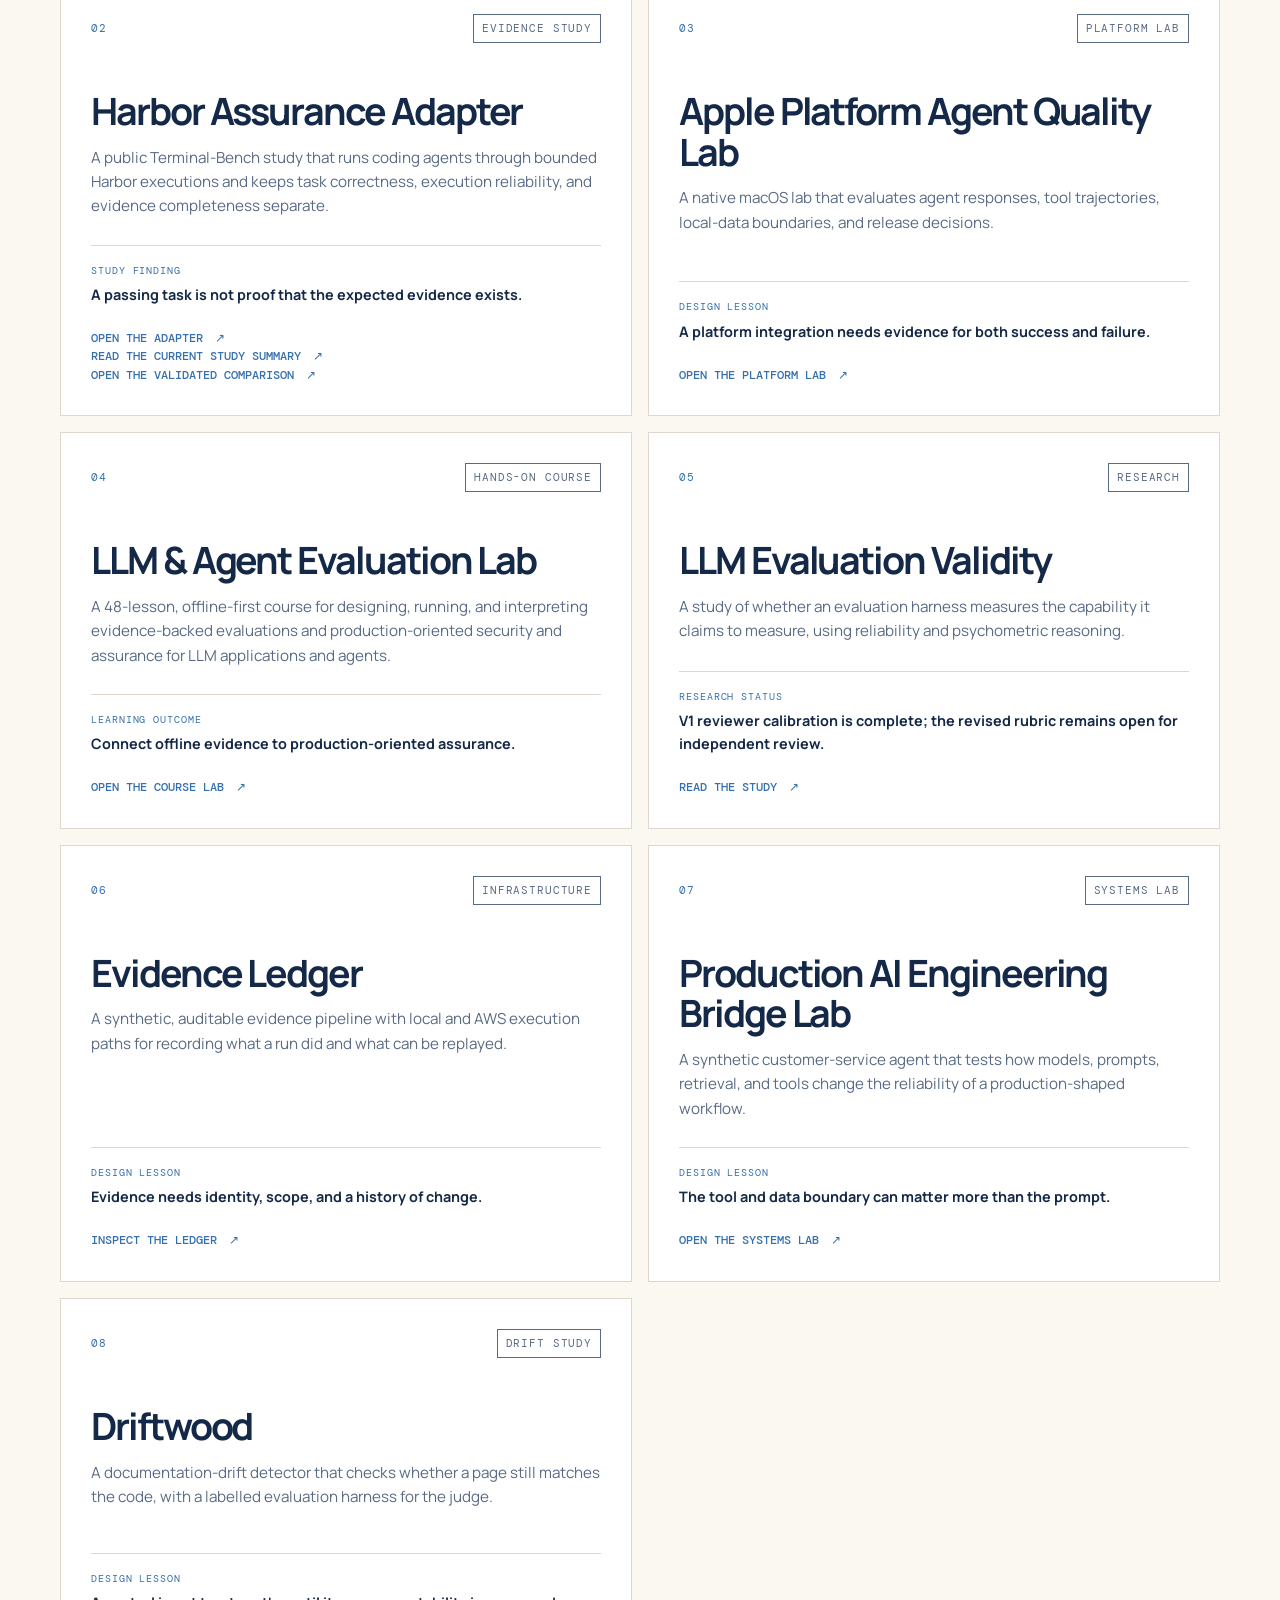
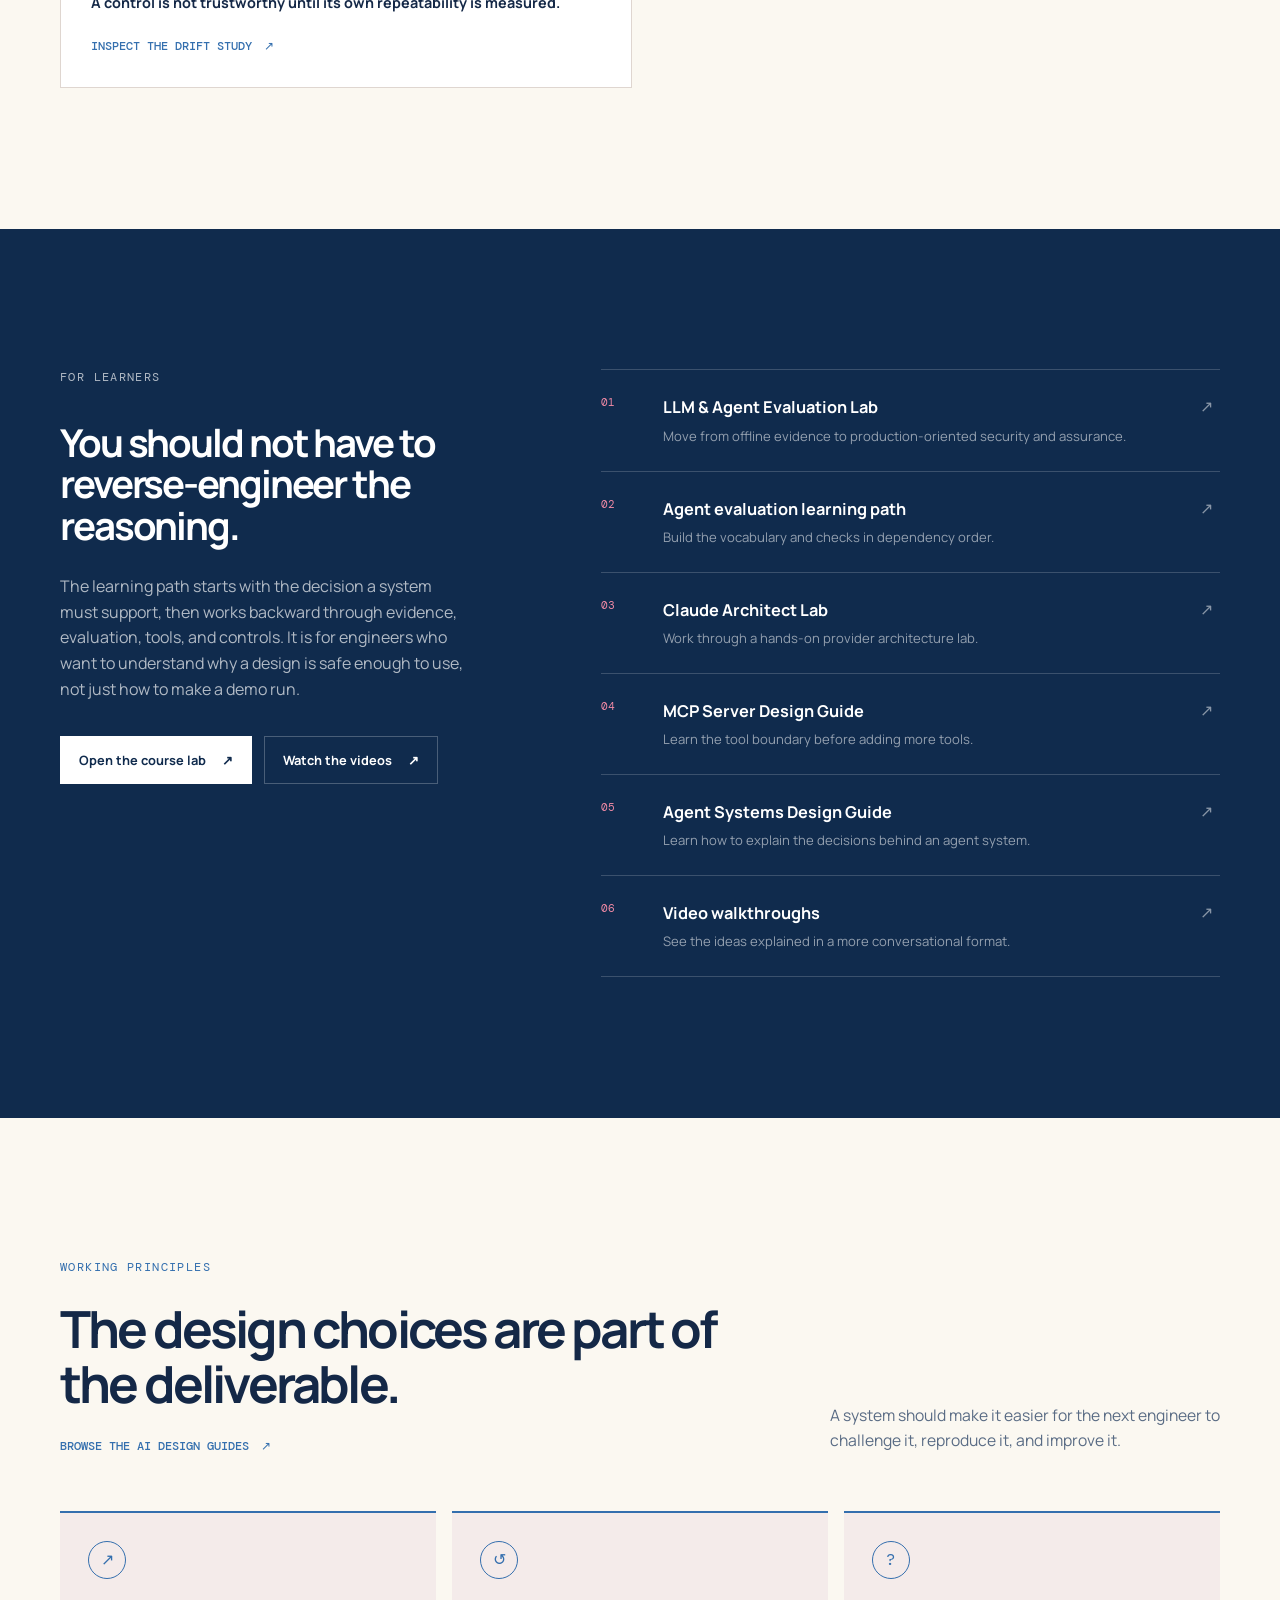
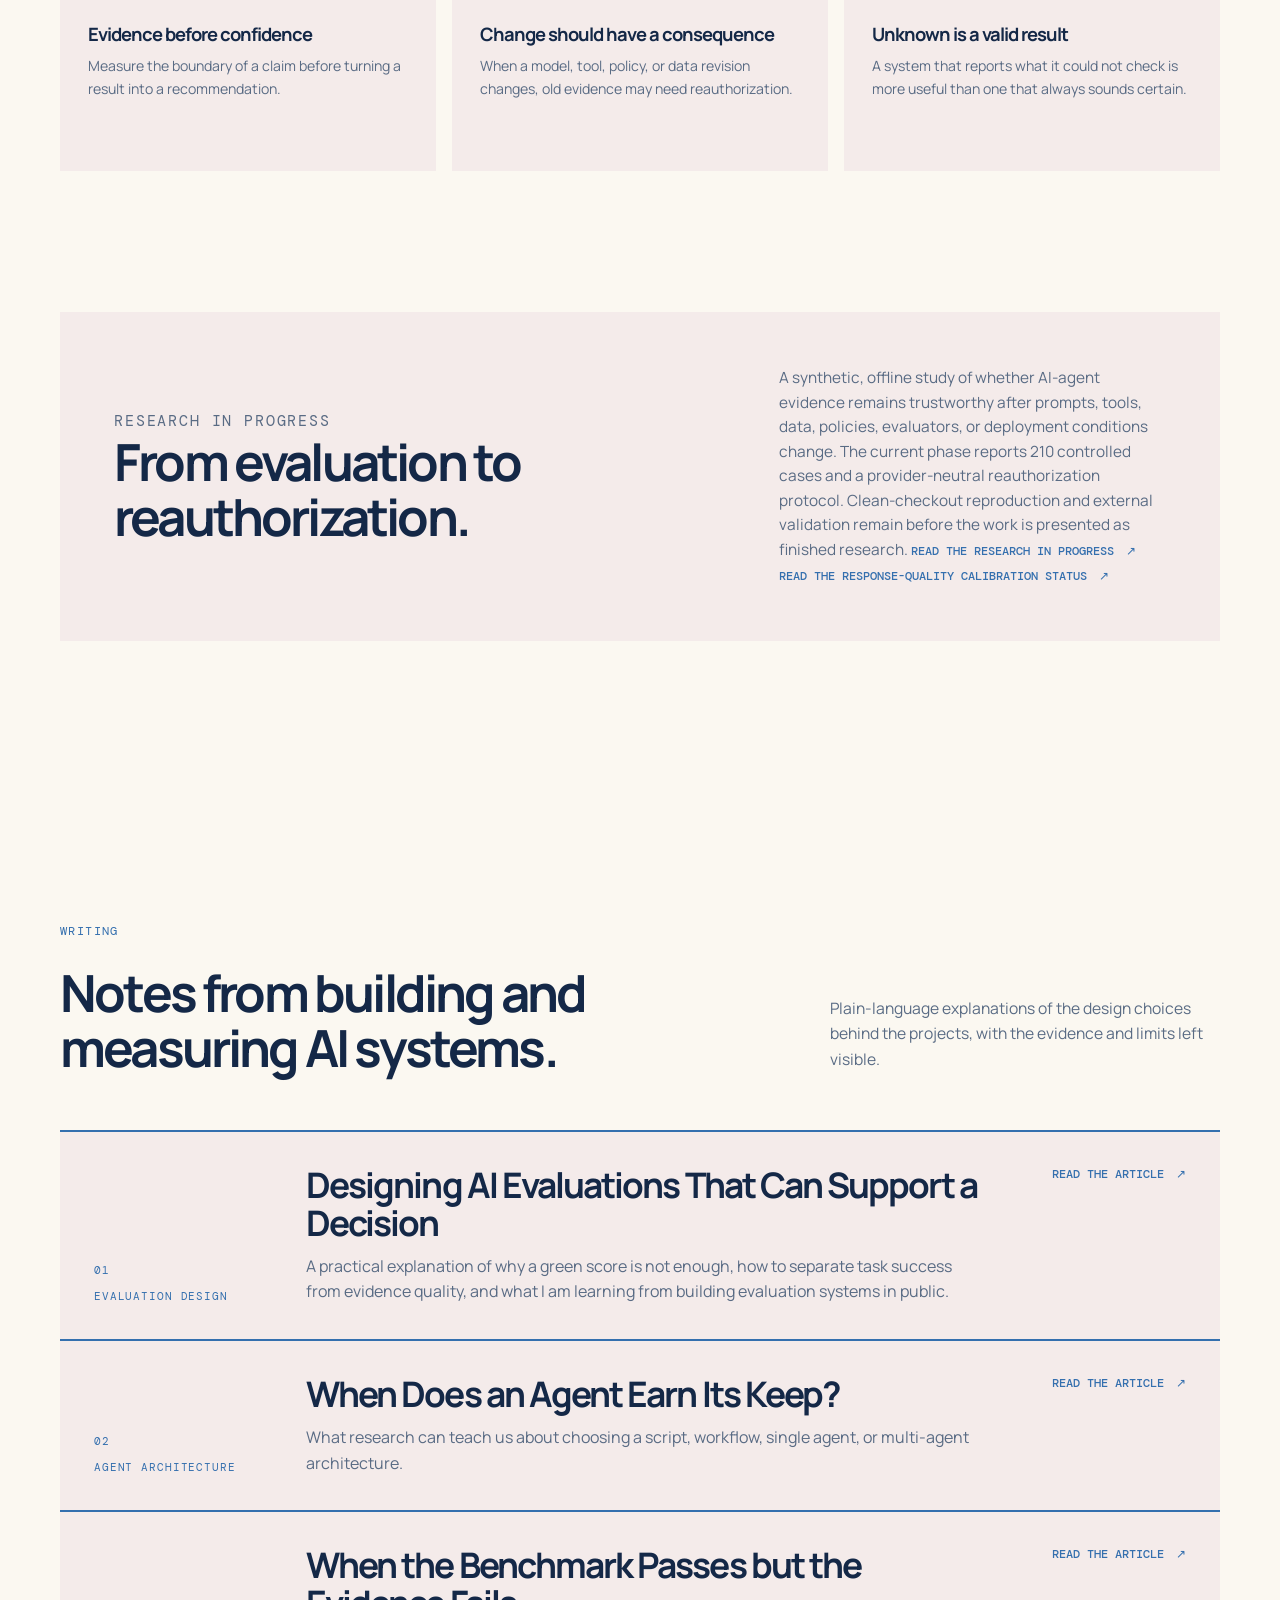
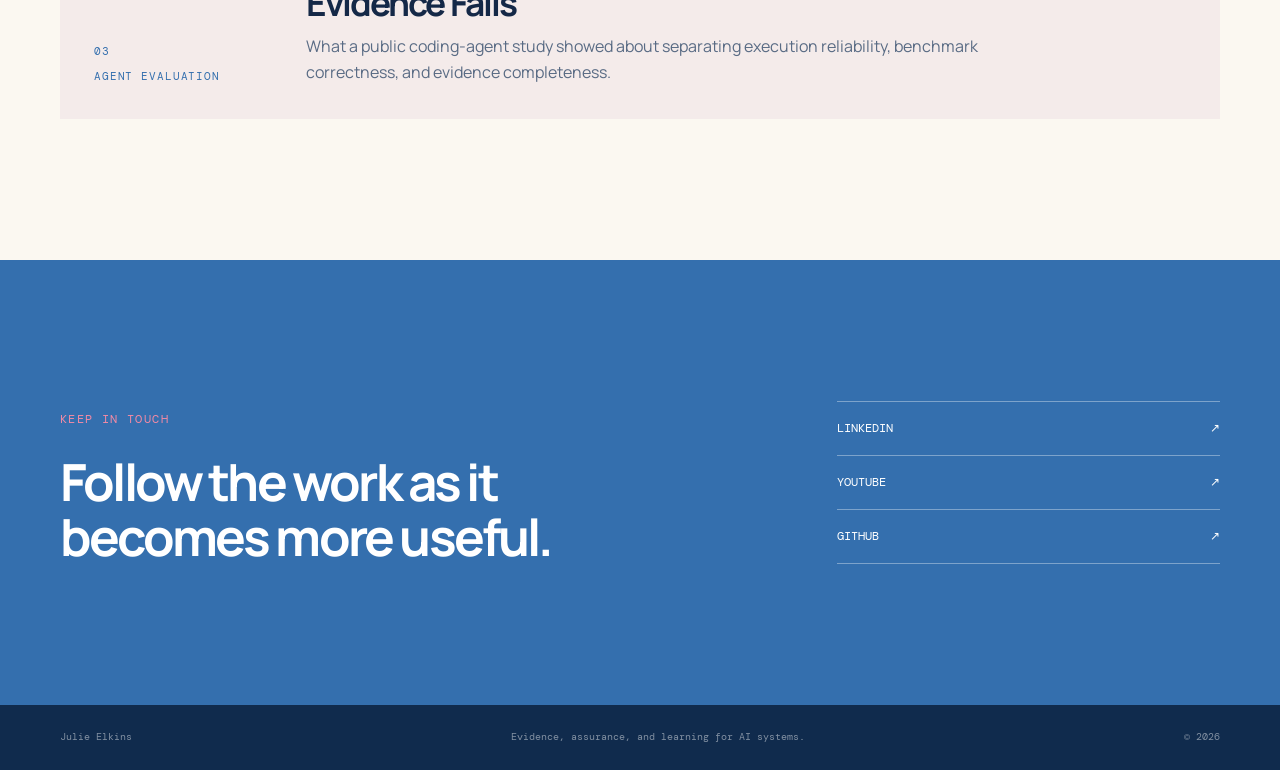
==== commit ed6bfe20: "Align website with final study results" ====
--- a/index.html
+++ b/index.html
@@ -126,7 +126,7 @@
               <strong>A passing task is not proof that the expected evidence exists.</strong>
             </div>
             <a class="text-link" href="https://github.com/julie-elkins/harbor-assurance-adapter" target="_blank" rel="noreferrer">Open the adapter <span aria-hidden="true">↗</span></a>
-            <a class="text-link" href="https://github.com/julie-elkins/harbor-assurance-adapter/blob/main/docs/study-summary.md" target="_blank" rel="noreferrer">Read the study <span aria-hidden="true">↗</span></a>
+            <a class="text-link" href="https://github.com/julie-elkins/harbor-assurance-adapter/blob/main/docs/study-summary.md" target="_blank" rel="noreferrer">Read the current study summary <span aria-hidden="true">↗</span></a>
             <a class="text-link" href="https://github.com/julie-elkins/harbor-assurance-adapter/blob/main/docs/results/cohort-comparison-v1.json" target="_blank" rel="noreferrer">Open the validated comparison <span aria-hidden="true">↗</span></a>
           </article>
 
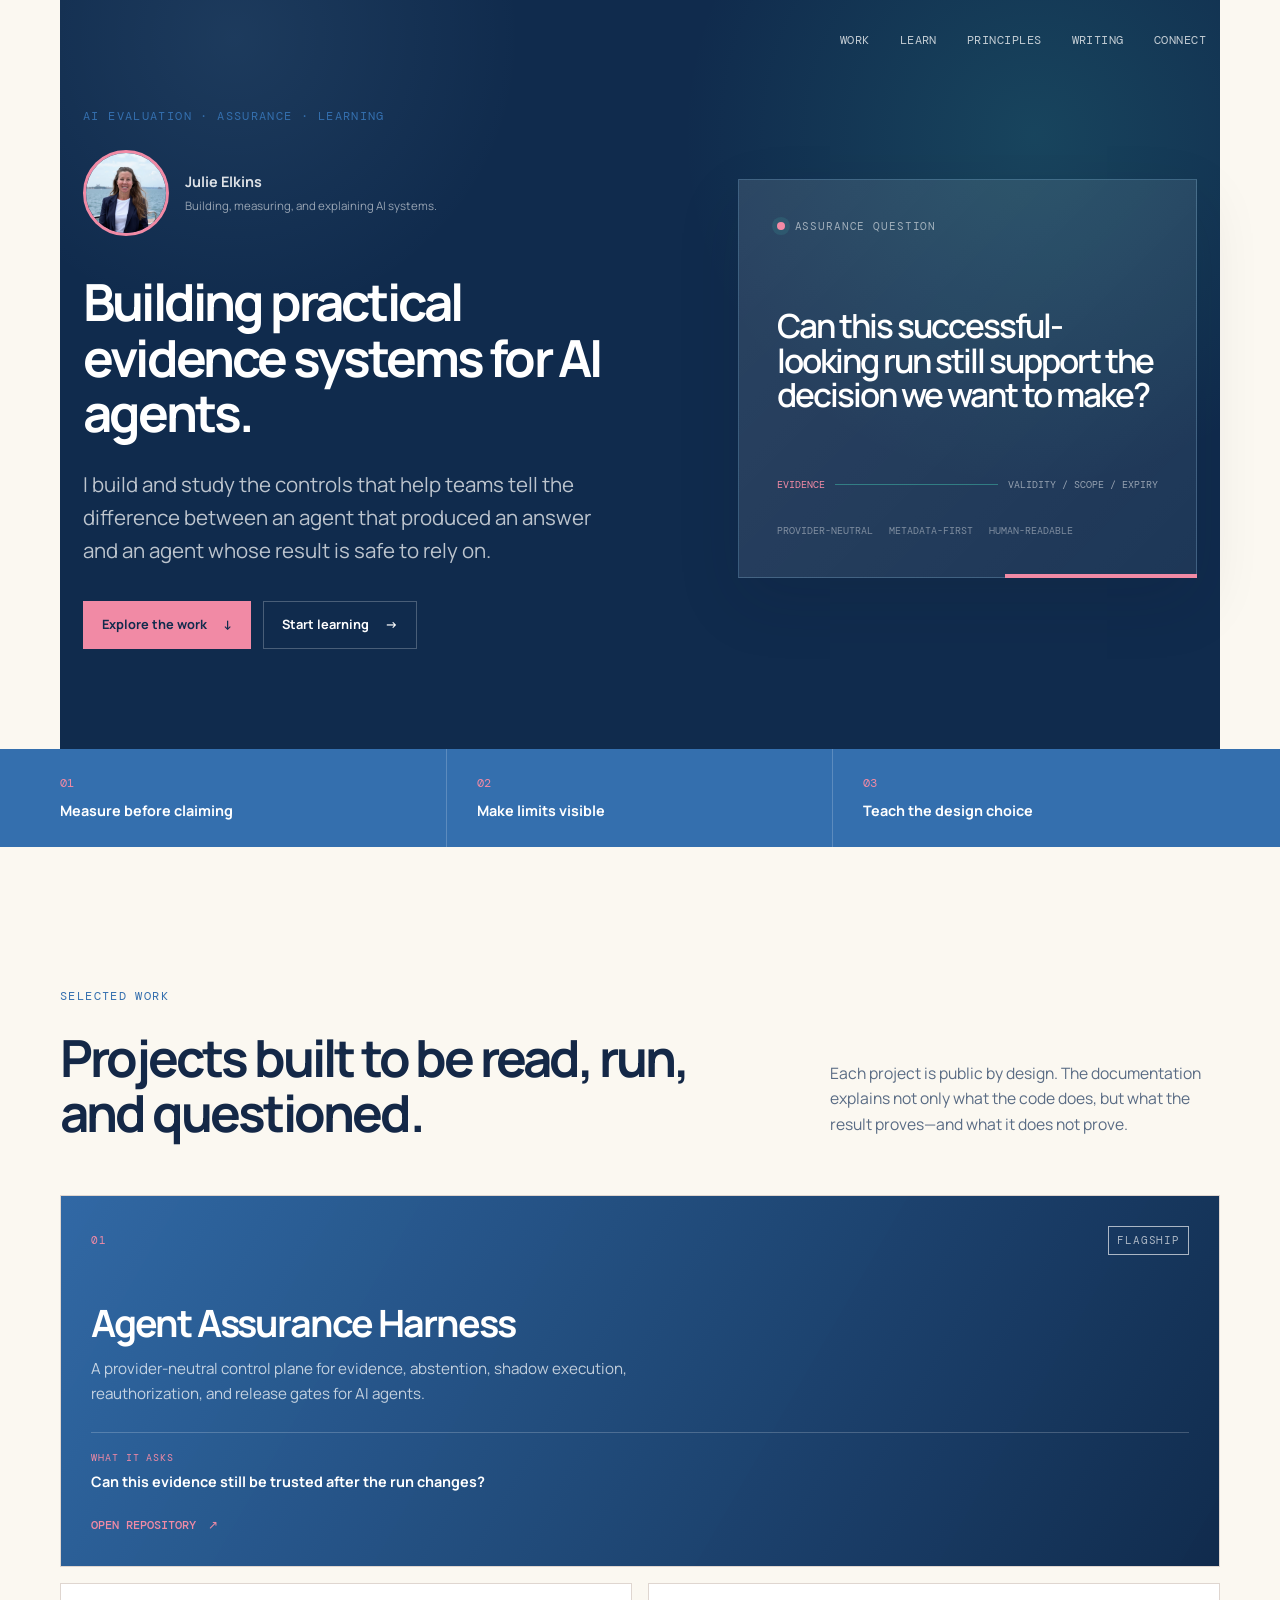
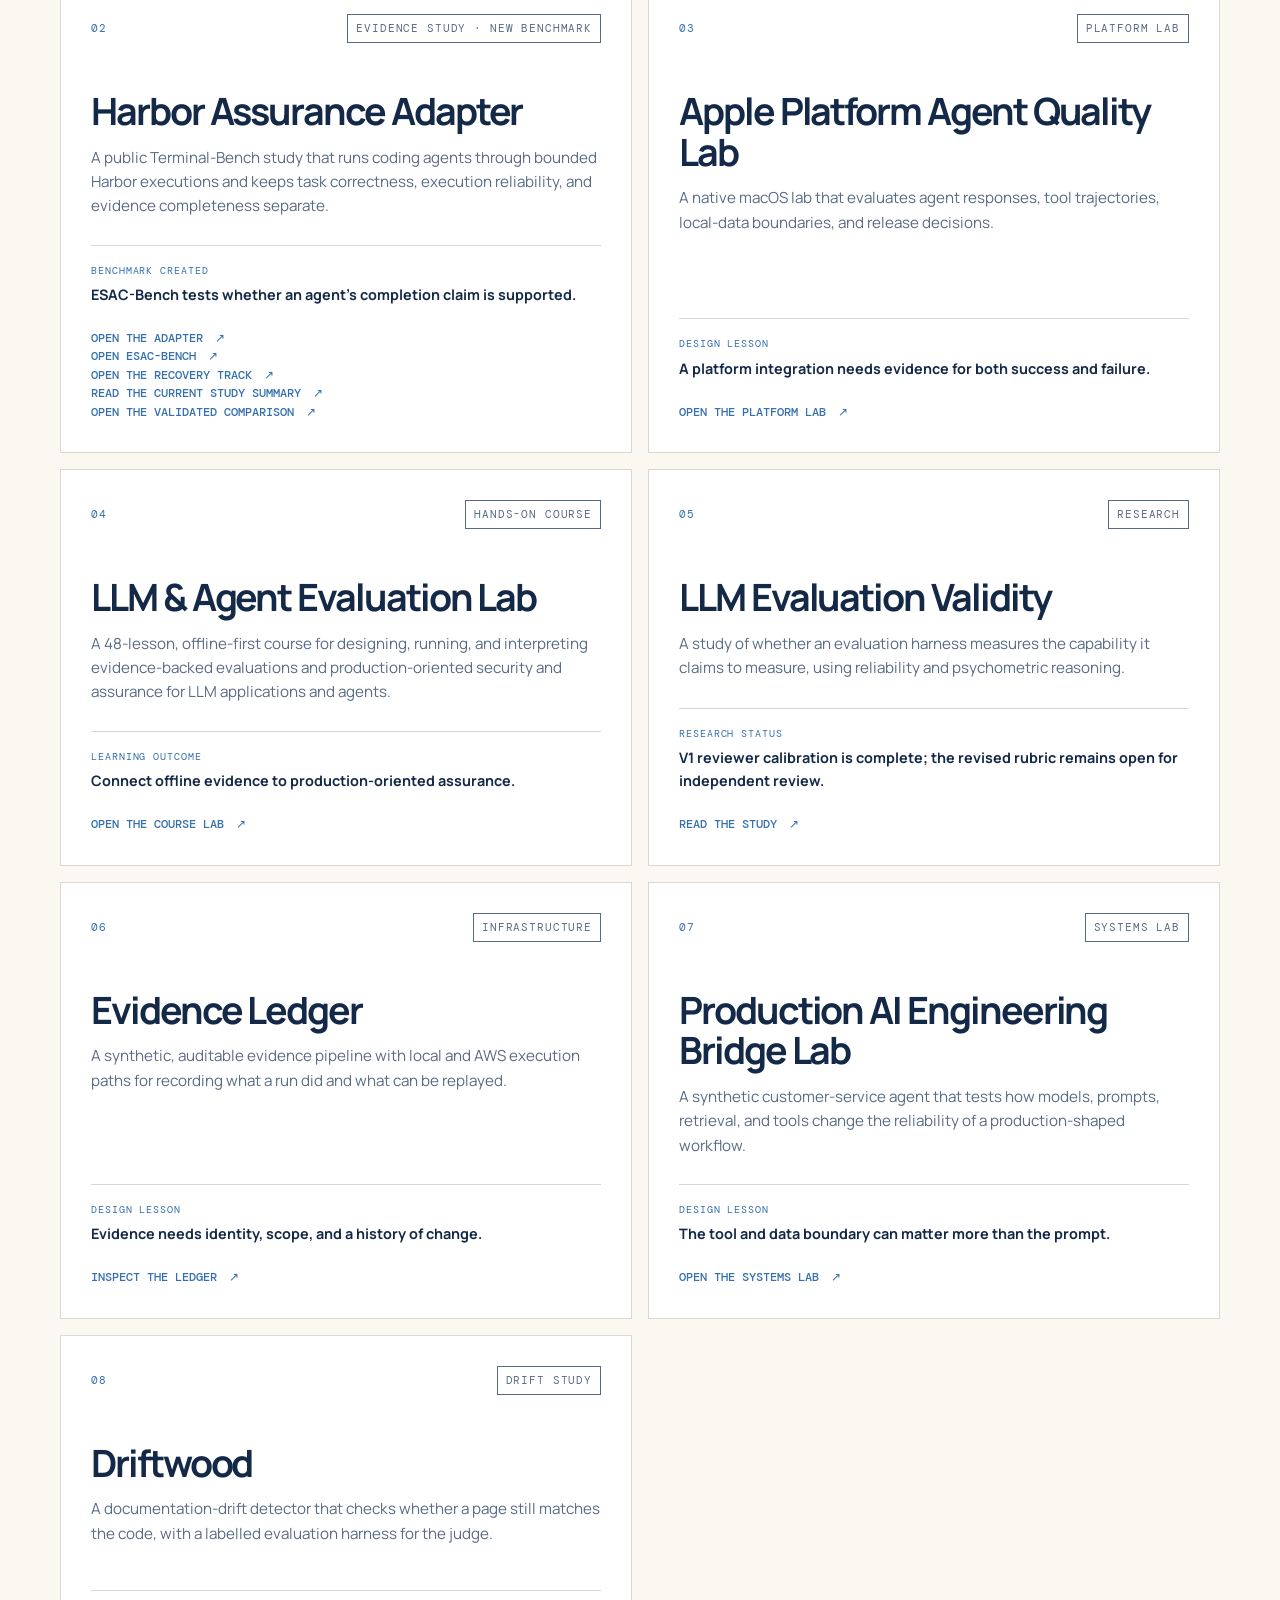
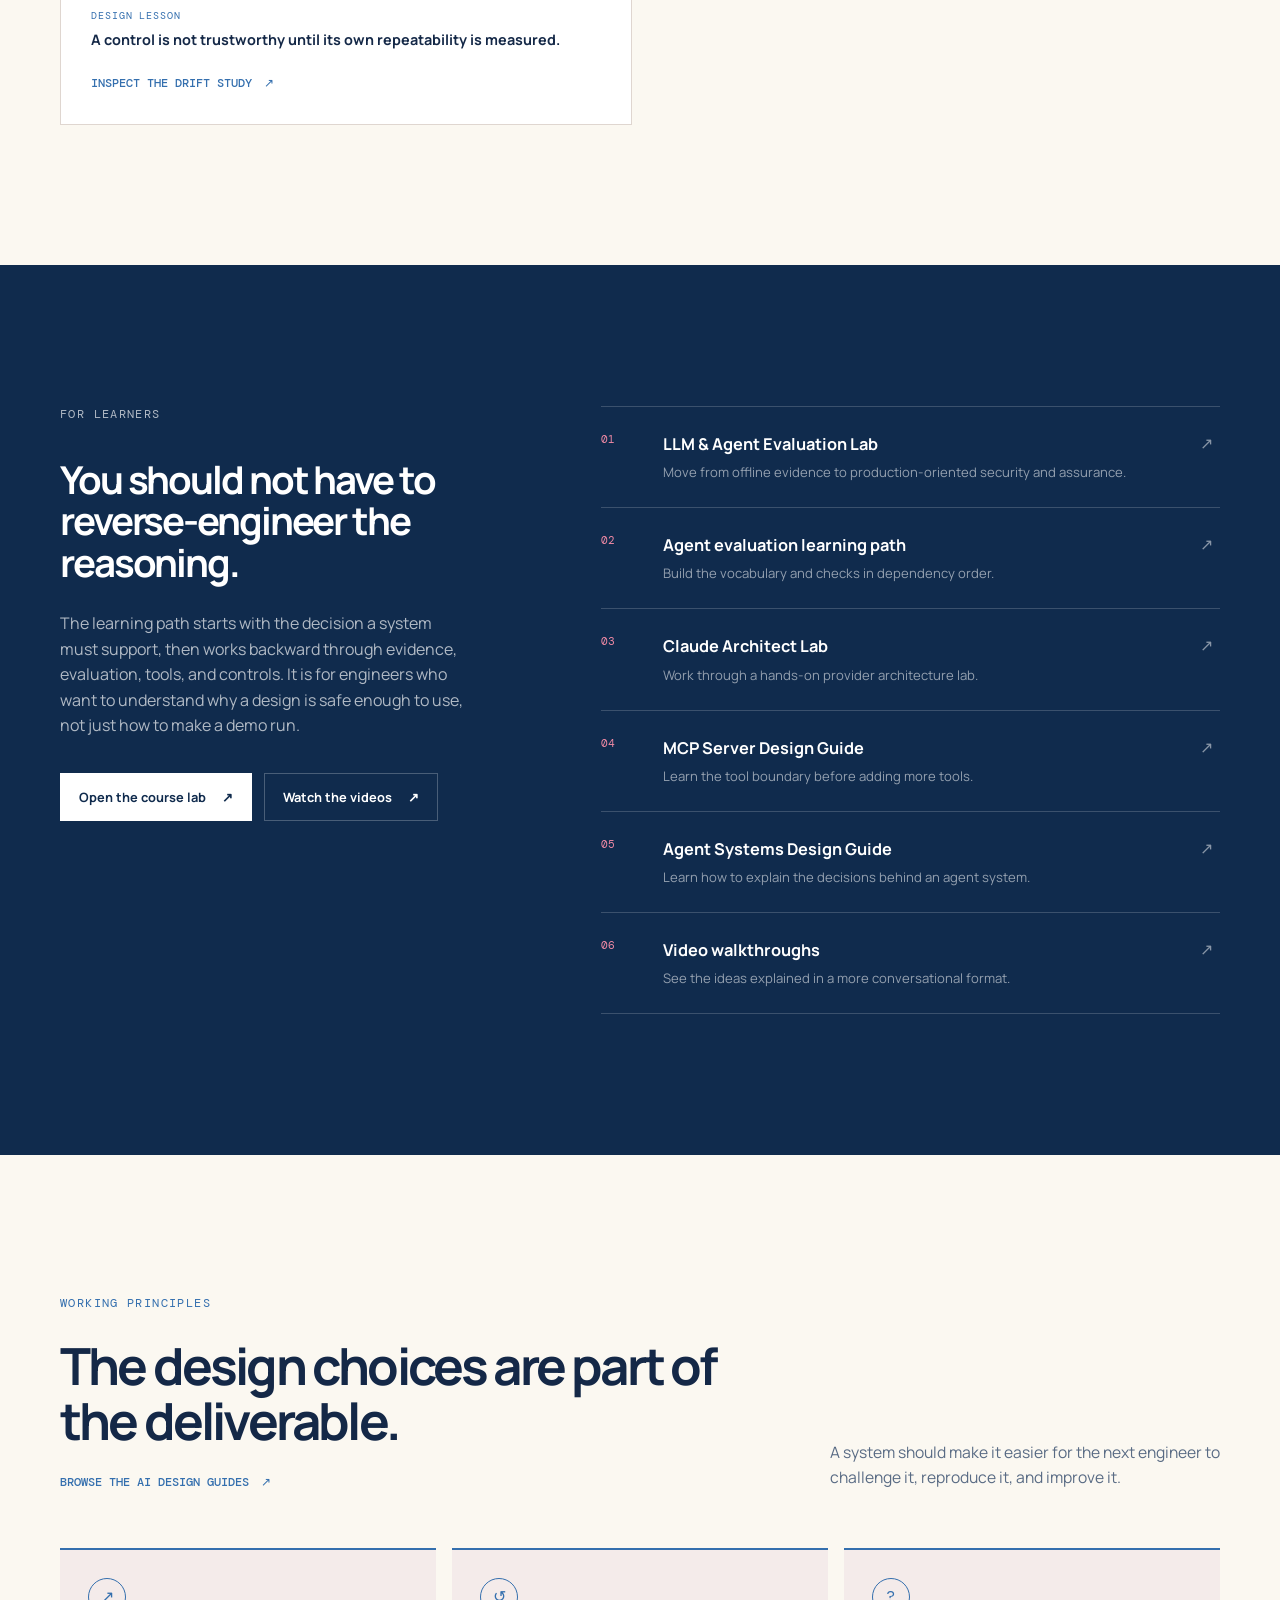
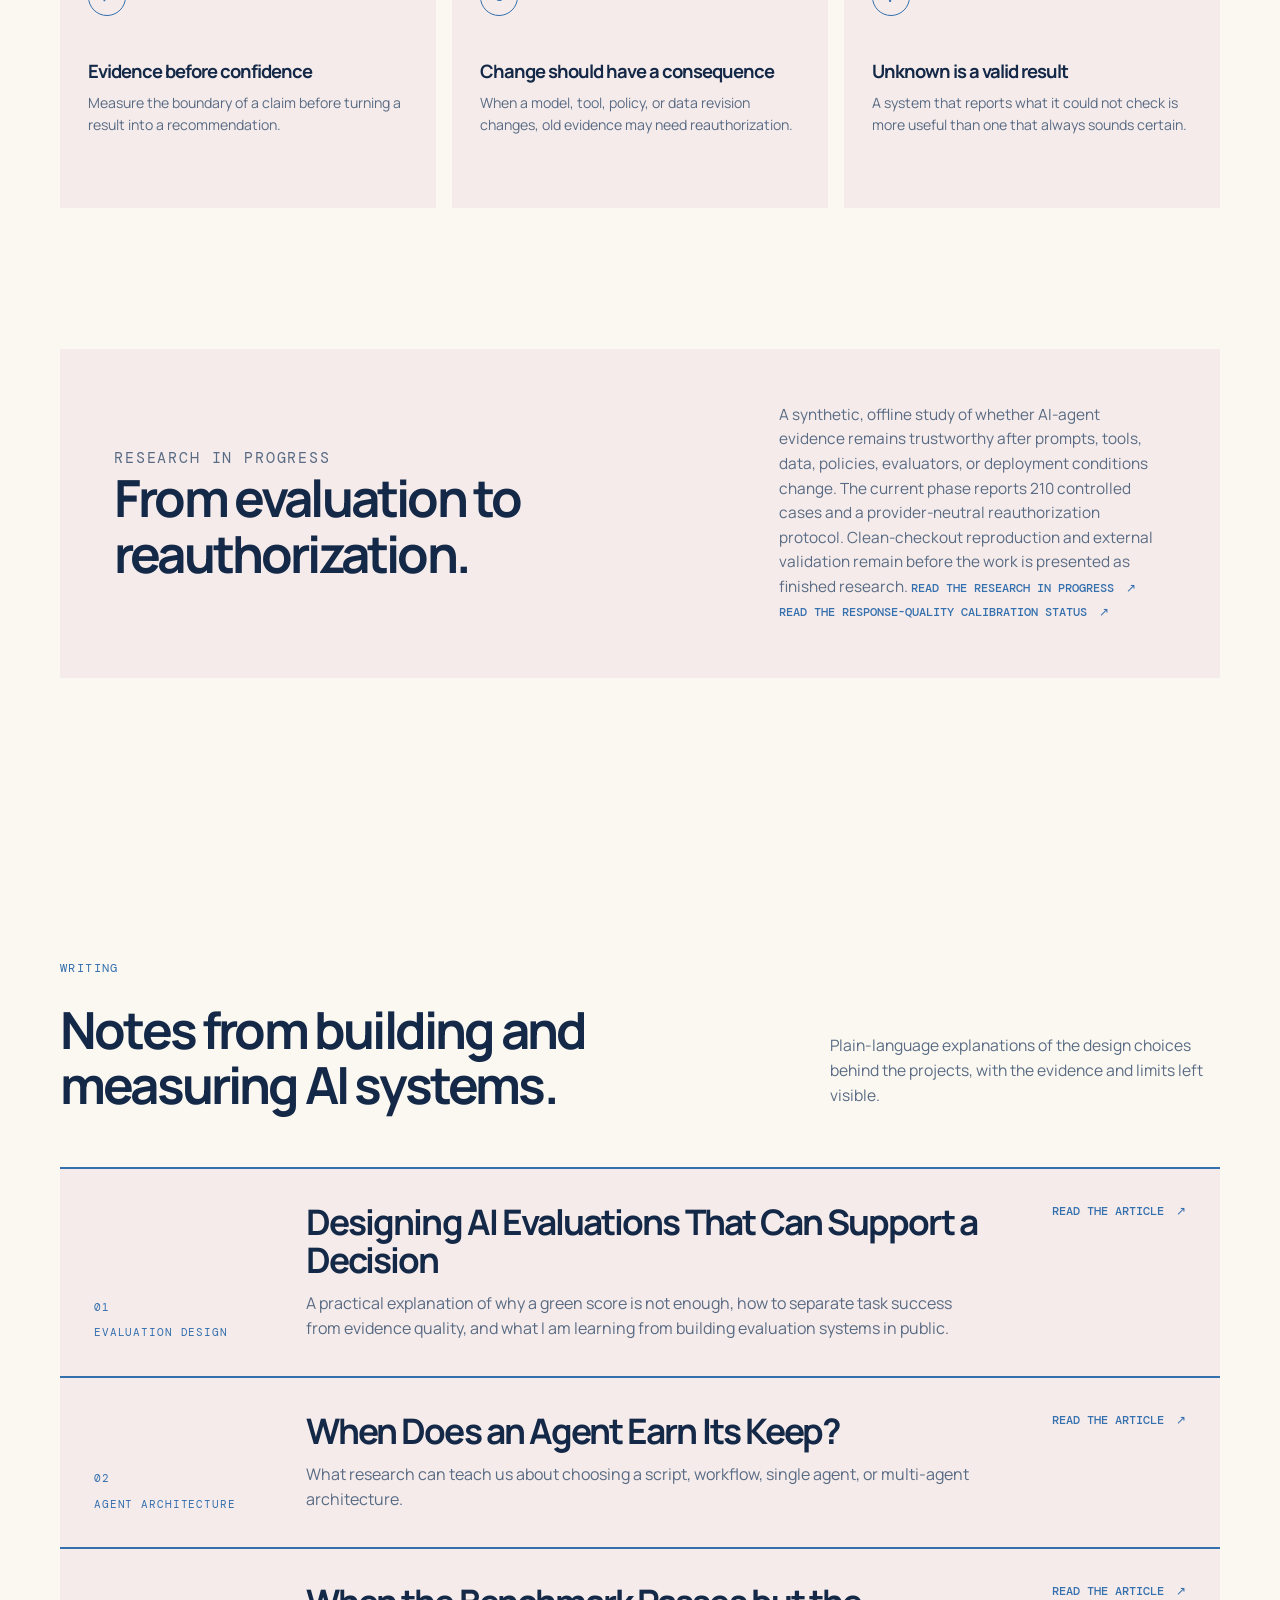
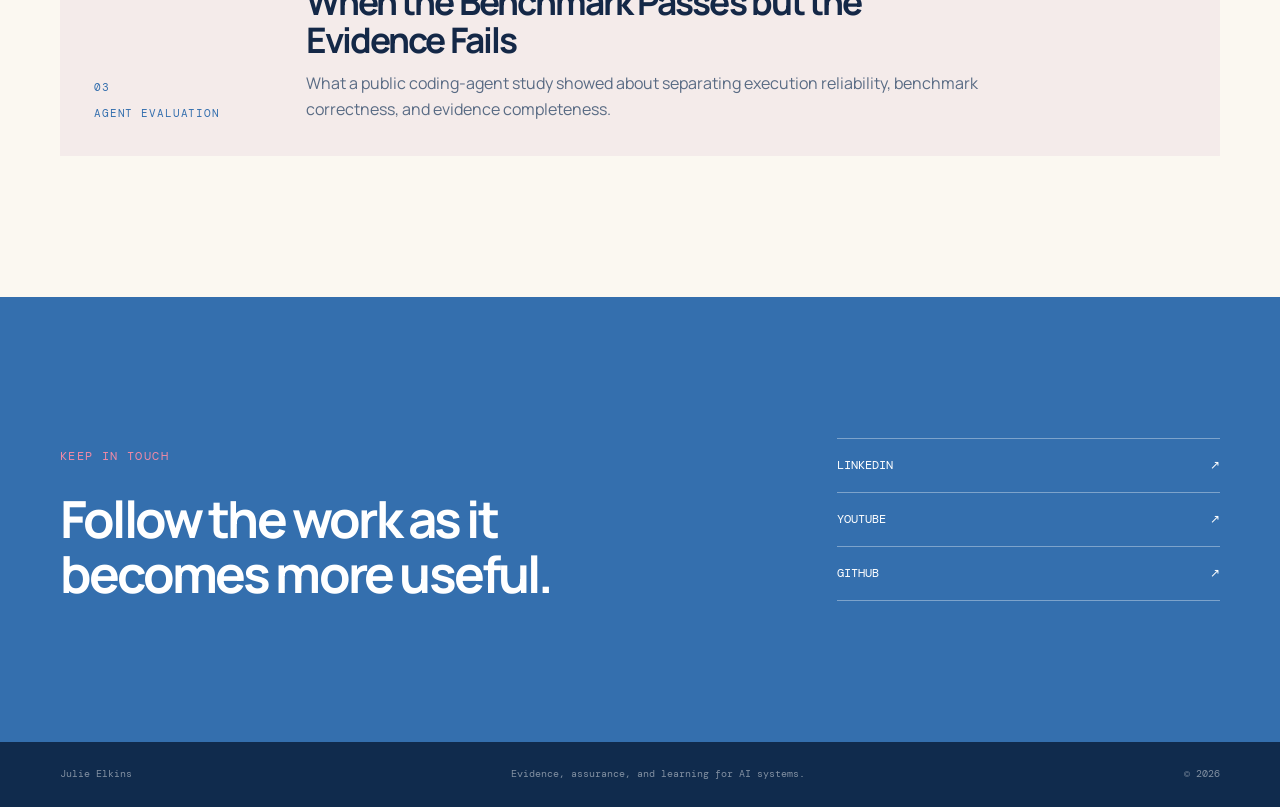
==== commit 8b64055d: "Link recovery track from portfolio site" ====
--- a/index.html
+++ b/index.html
@@ -113,7 +113,7 @@
           <article class="project-card">
             <div class="project-meta">
               <span class="project-index">02</span>
-              <span class="tag">evidence study</span>
+              <span class="tag">evidence study · new benchmark</span>
             </div>
             <h3>Harbor Assurance Adapter</h3>
             <p>
@@ -122,10 +122,12 @@
               reliability, and evidence completeness separate.
             </p>
             <div class="project-detail">
-              <span>Study finding</span>
-              <strong>A passing task is not proof that the expected evidence exists.</strong>
+              <span>Benchmark created</span>
+              <strong>ESAC-Bench tests whether an agent's completion claim is supported.</strong>
             </div>
             <a class="text-link" href="https://github.com/julie-elkins/harbor-assurance-adapter" target="_blank" rel="noreferrer">Open the adapter <span aria-hidden="true">↗</span></a>
+            <a class="text-link" href="https://github.com/julie-elkins/esac-bench" target="_blank" rel="noreferrer">Open ESAC-Bench <span aria-hidden="true">↗</span></a>
+            <a class="text-link" href="https://github.com/julie-elkins/esac-bench/blob/main/docs/benchmark-spec.md#recovery-track" target="_blank" rel="noreferrer">Open the Recovery Track <span aria-hidden="true">↗</span></a>
             <a class="text-link" href="https://github.com/julie-elkins/harbor-assurance-adapter/blob/main/docs/study-summary.md" target="_blank" rel="noreferrer">Read the current study summary <span aria-hidden="true">↗</span></a>
             <a class="text-link" href="https://github.com/julie-elkins/harbor-assurance-adapter/blob/main/docs/results/cohort-comparison-v1.json" target="_blank" rel="noreferrer">Open the validated comparison <span aria-hidden="true">↗</span></a>
           </article>
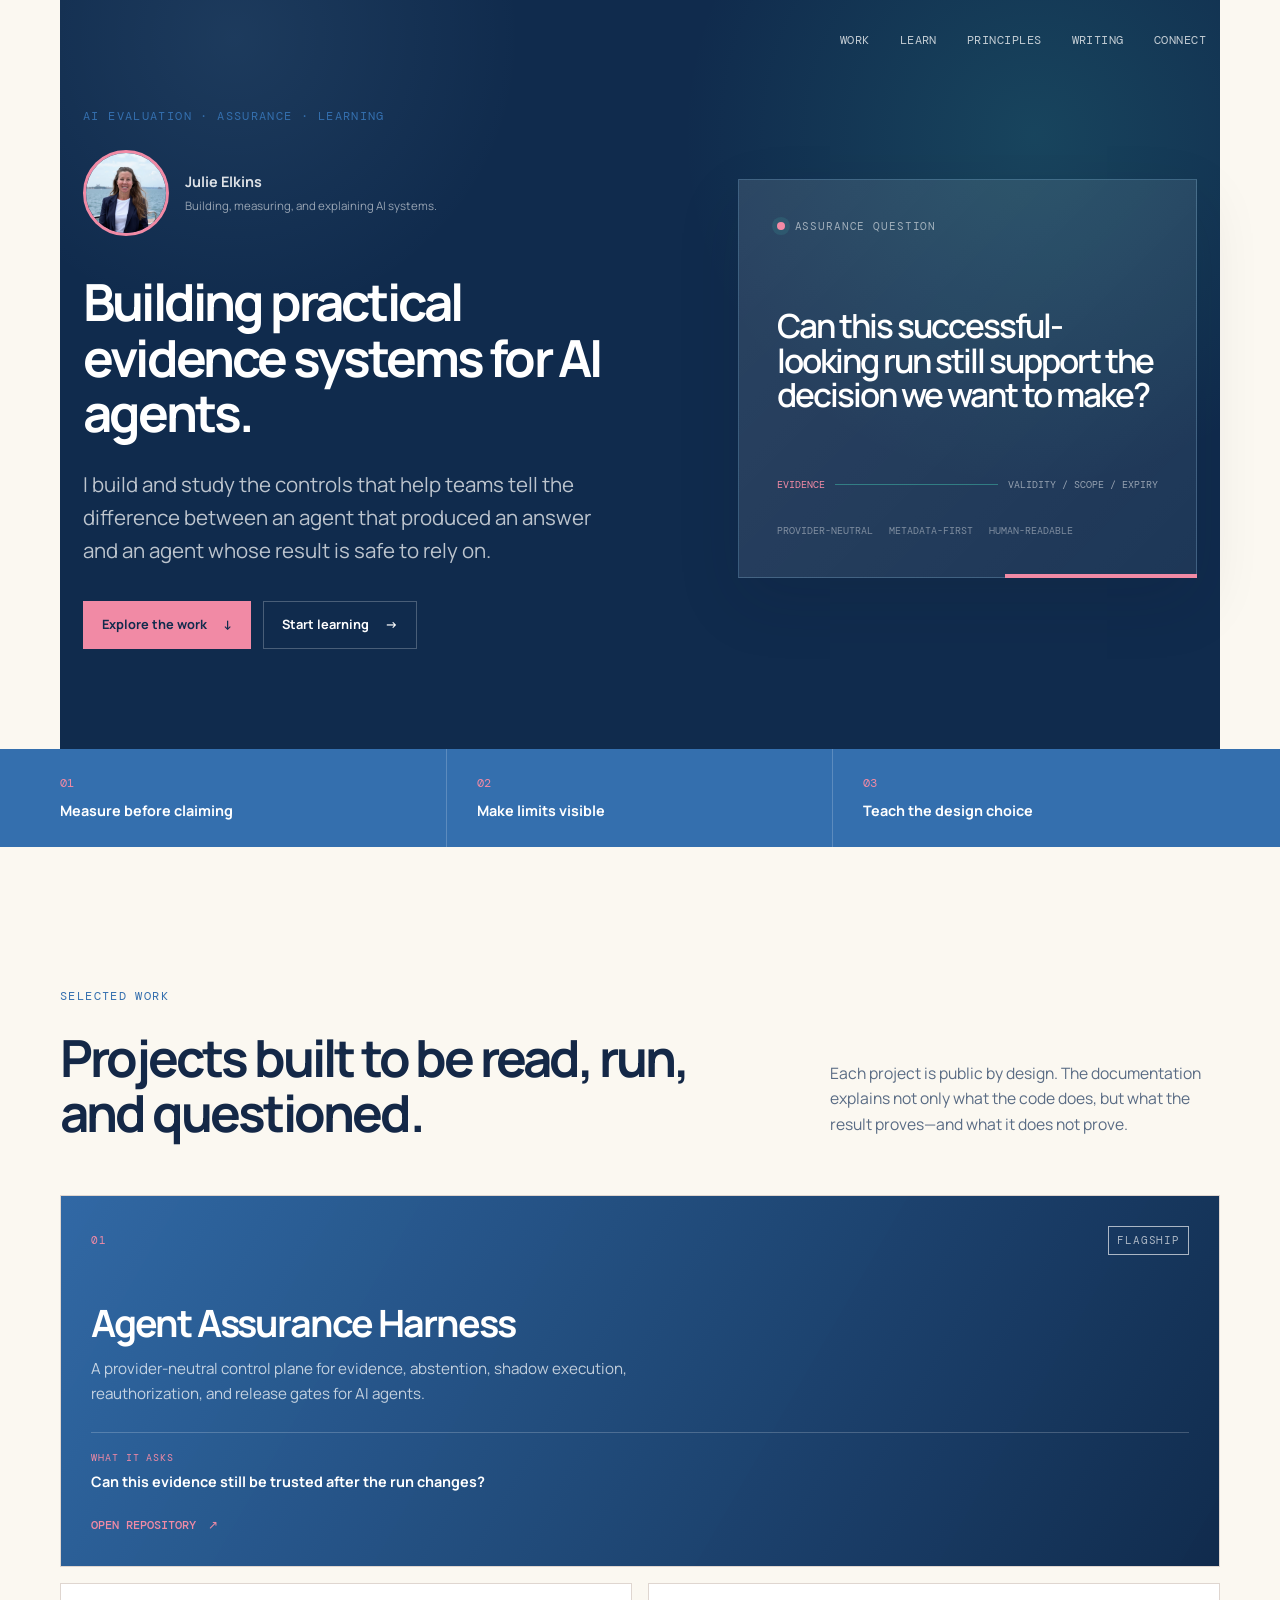
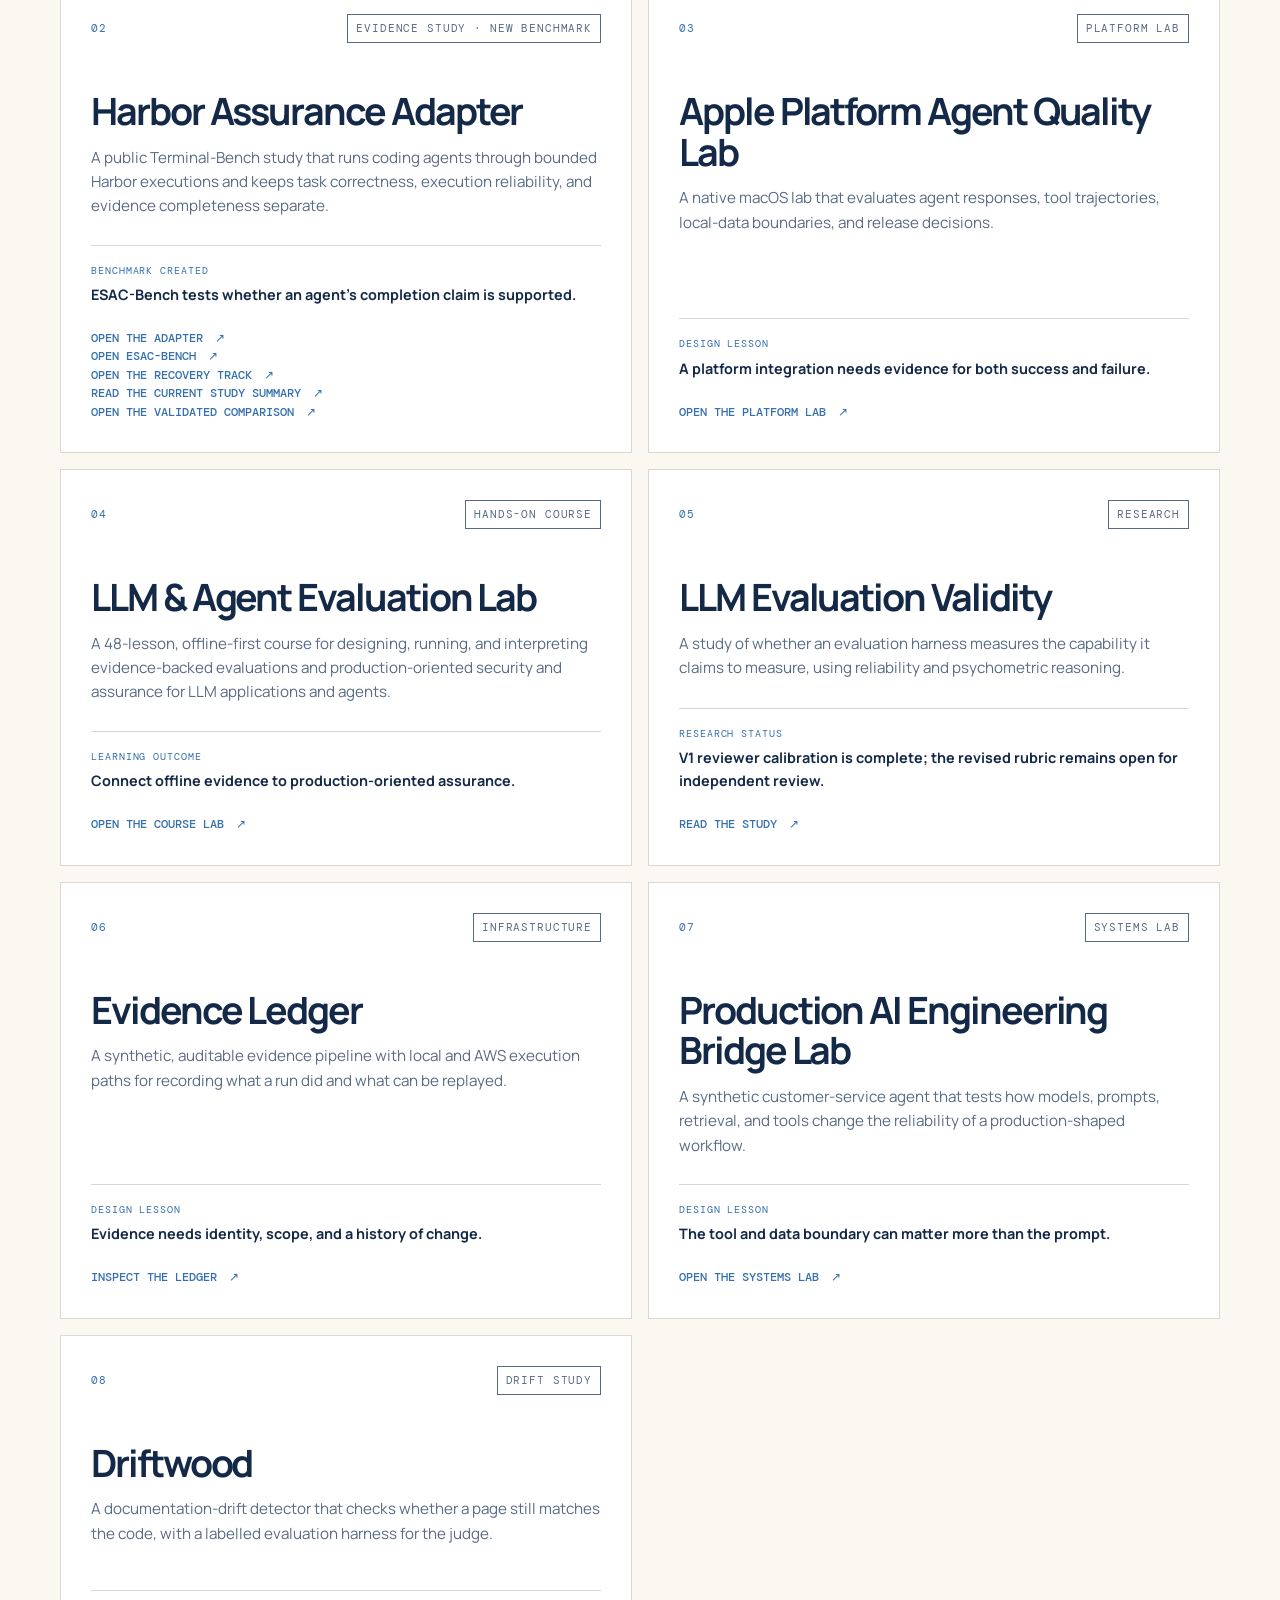
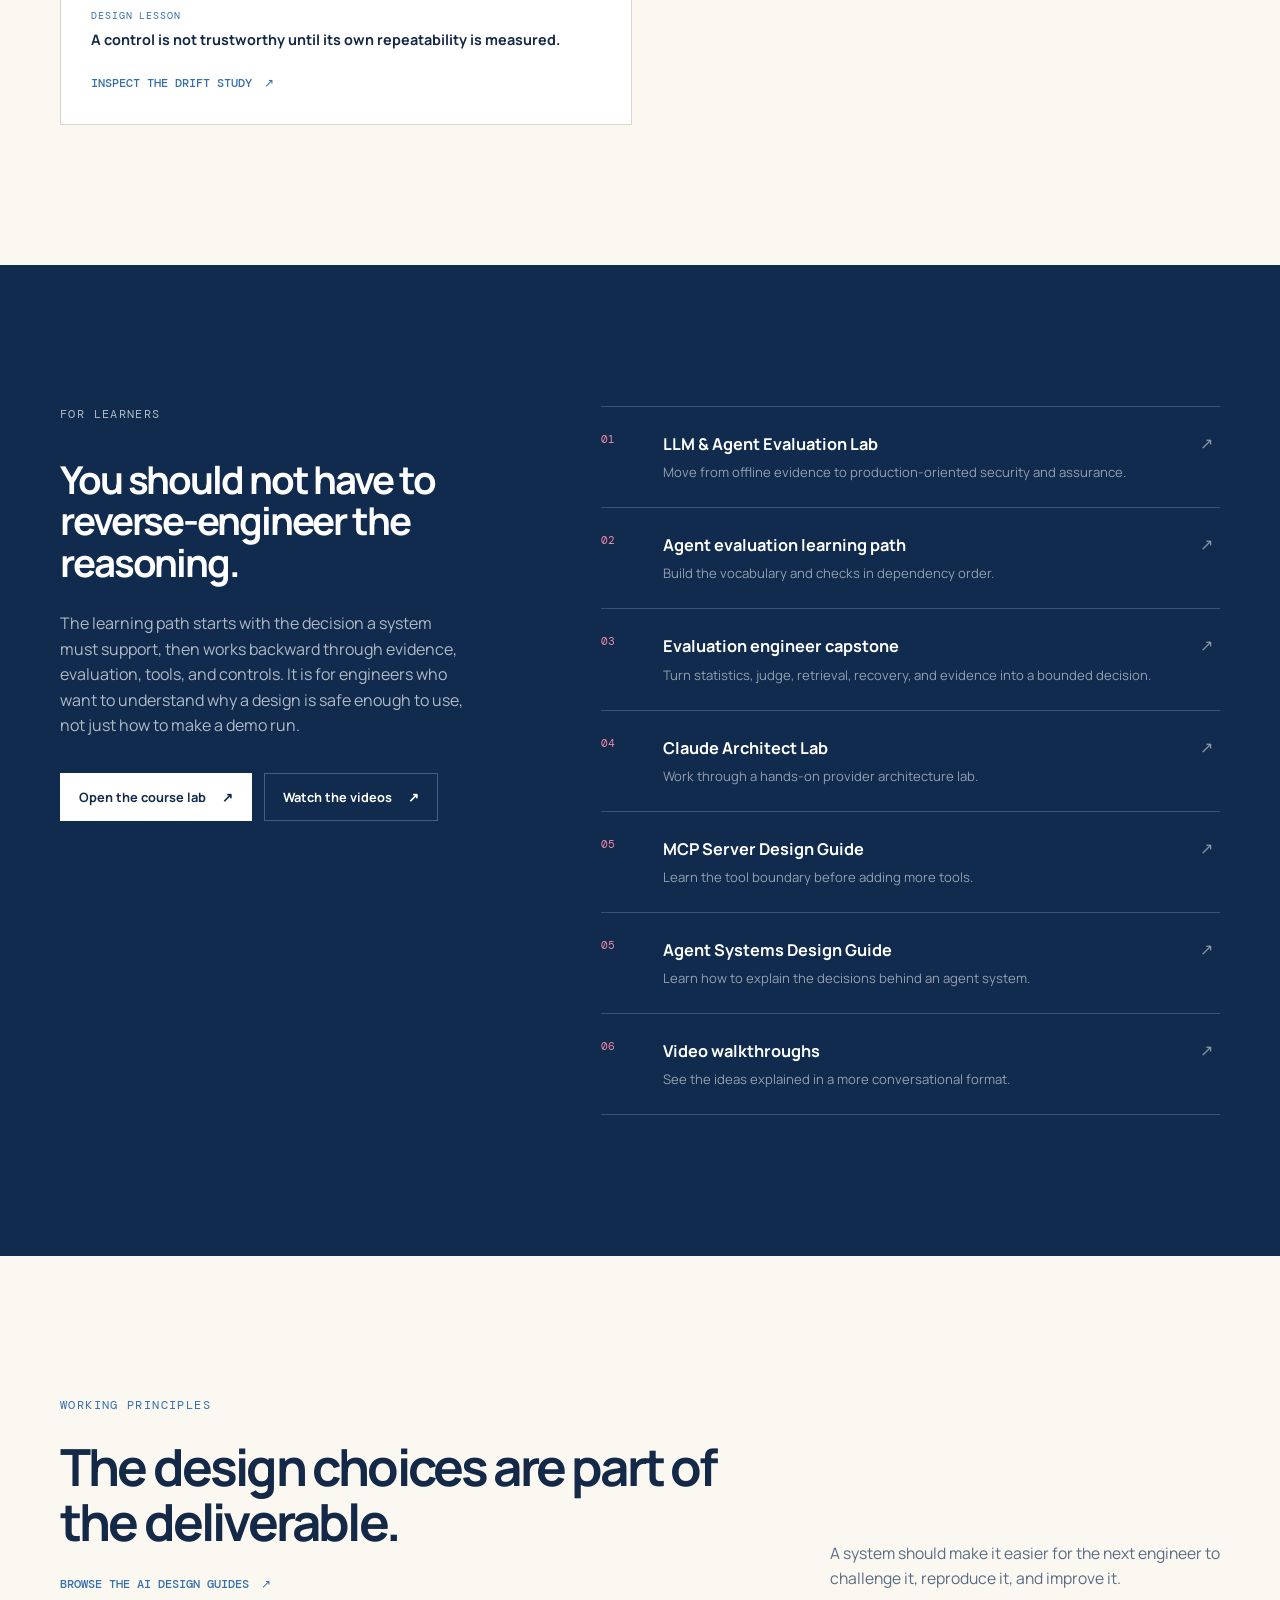
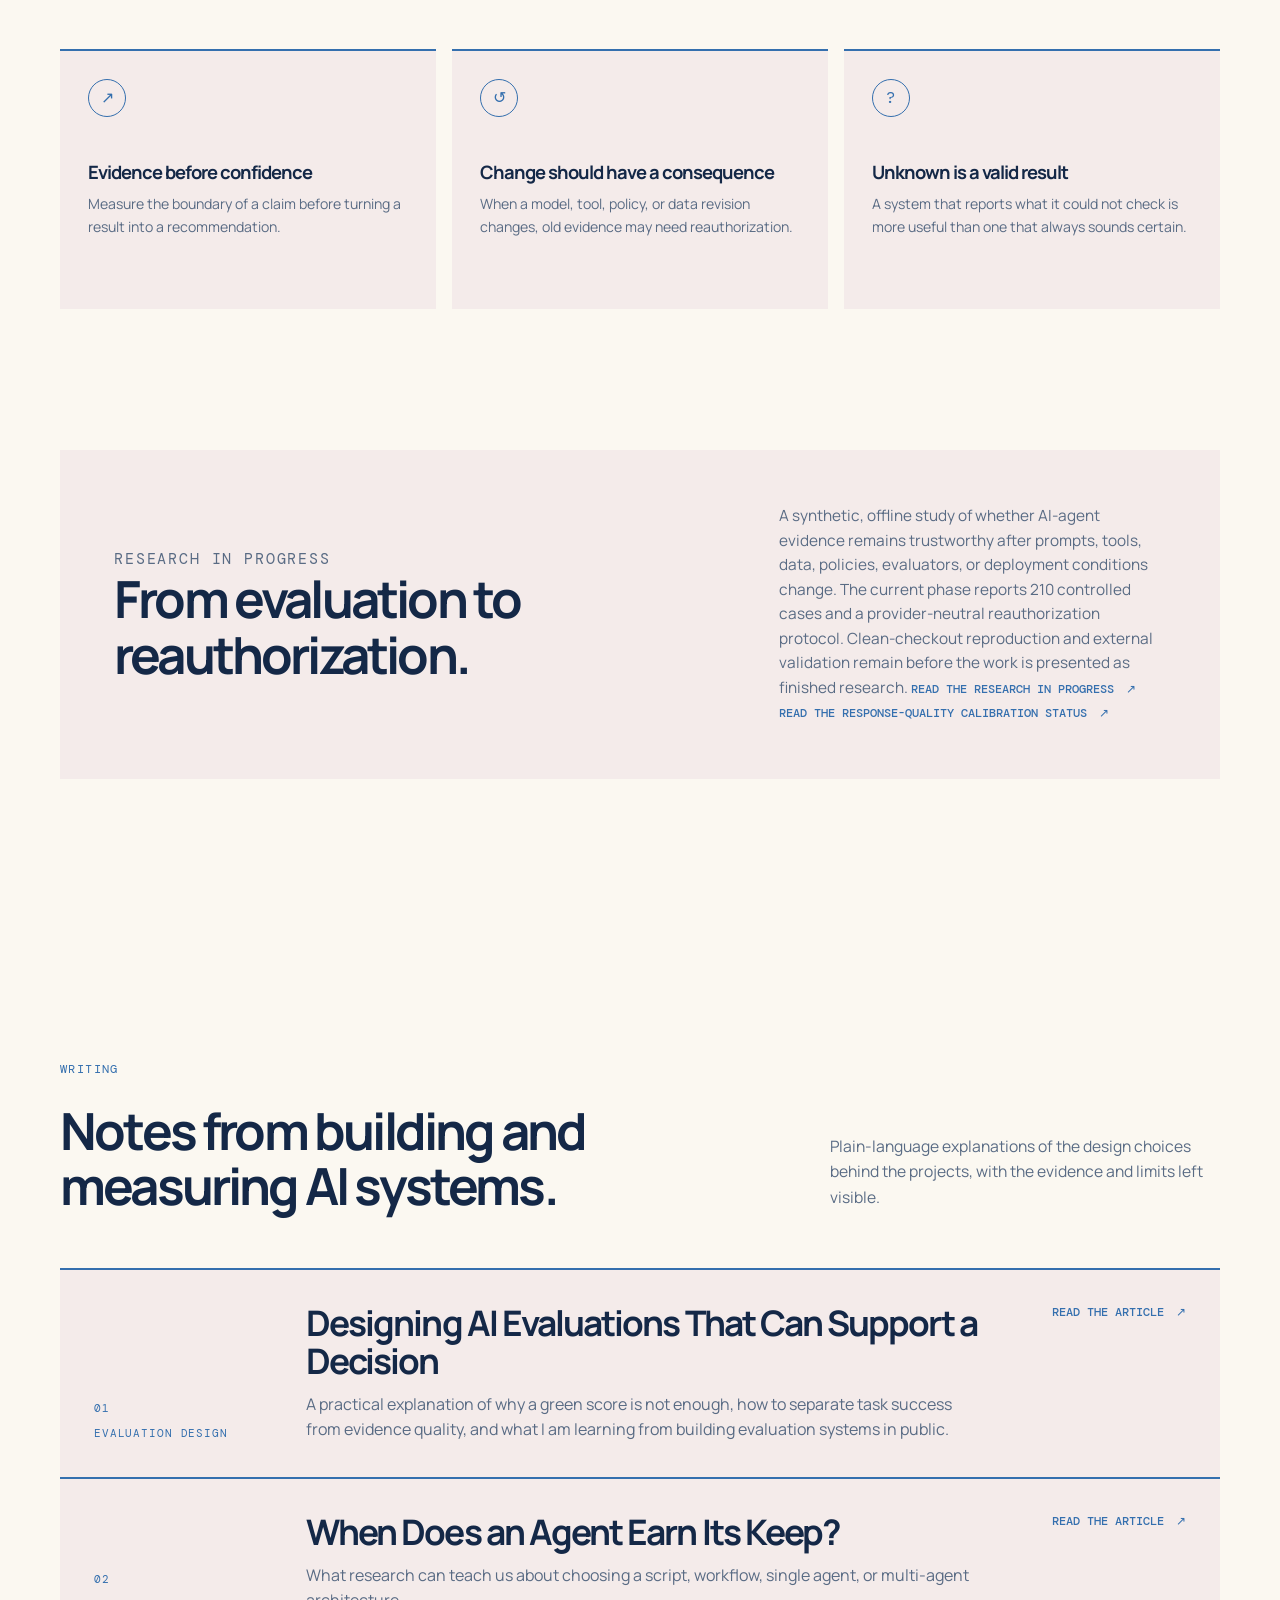
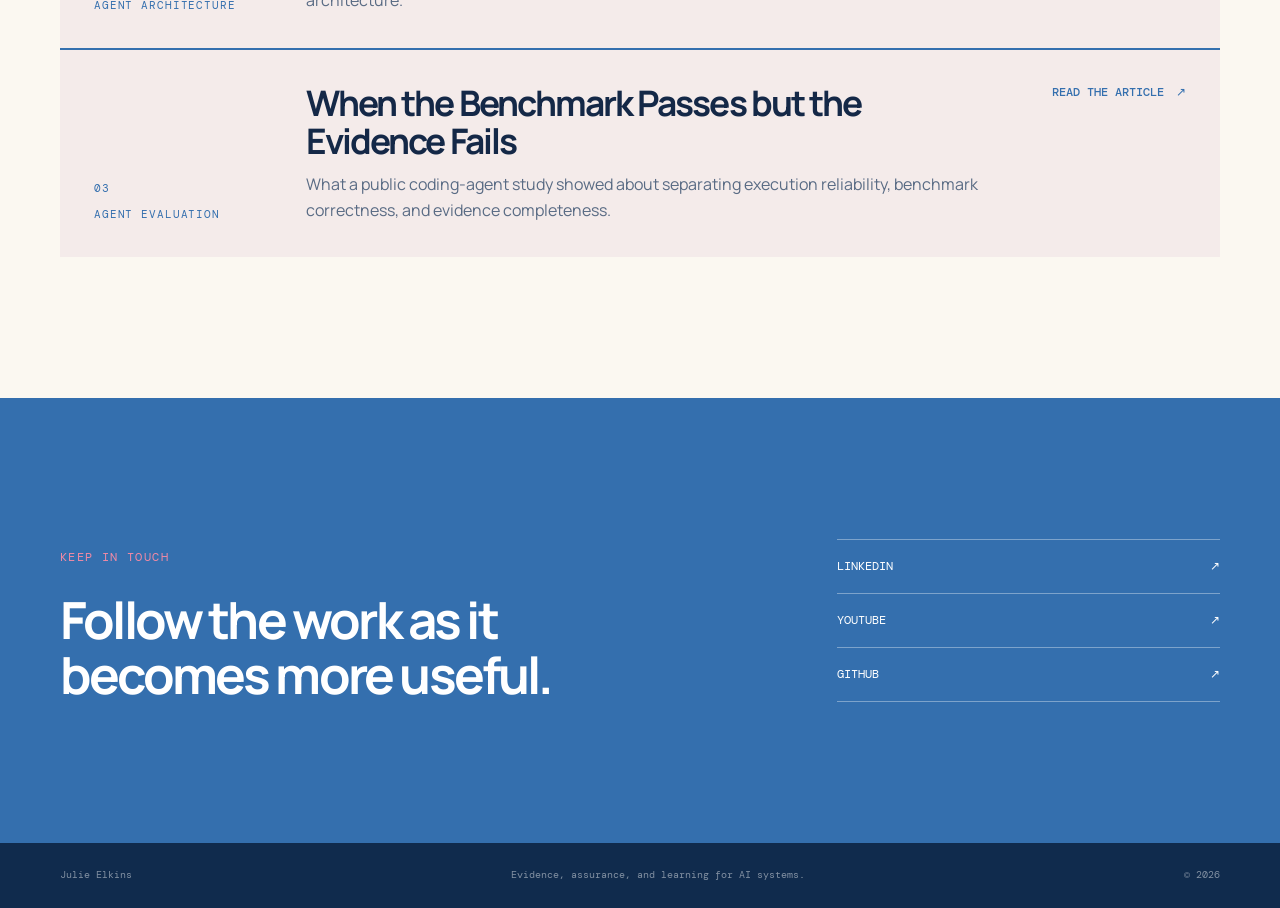
==== commit a80c1f24: "Link evaluation capstone from site" ====
--- a/index.html
+++ b/index.html
@@ -271,8 +271,16 @@
               </span>
               <span class="arrow" aria-hidden="true">↗</span>
             </a>
+            <a class="learning-item" href="https://github.com/julie-elkins/agent-evaluation-learning-path/blob/main/CAPSTONE.md" target="_blank" rel="noreferrer">
+              <span class="learning-number">03</span>
+              <span>
+                <strong>Evaluation engineer capstone</strong>
+                <small>Turn statistics, judge, retrieval, recovery, and evidence into a bounded decision.</small>
+              </span>
+              <span class="arrow" aria-hidden="true">↗</span>
+            </a>
             <a class="learning-item" href="https://github.com/julie-elkins/claude-architect-lab" target="_blank" rel="noreferrer">
-              <span class="learning-number">03</span>
+              <span class="learning-number">04</span>
               <span>
                 <strong>Claude Architect Lab</strong>
                 <small>Work through a hands-on provider architecture lab.</small>
@@ -280,7 +288,7 @@
               <span class="arrow" aria-hidden="true">↗</span>
             </a>
             <a class="learning-item" href="https://github.com/julie-elkins/mcp-server-design-guide" target="_blank" rel="noreferrer">
-              <span class="learning-number">04</span>
+              <span class="learning-number">05</span>
               <span>
                 <strong>MCP Server Design Guide</strong>
                 <small>Learn the tool boundary before adding more tools.</small>
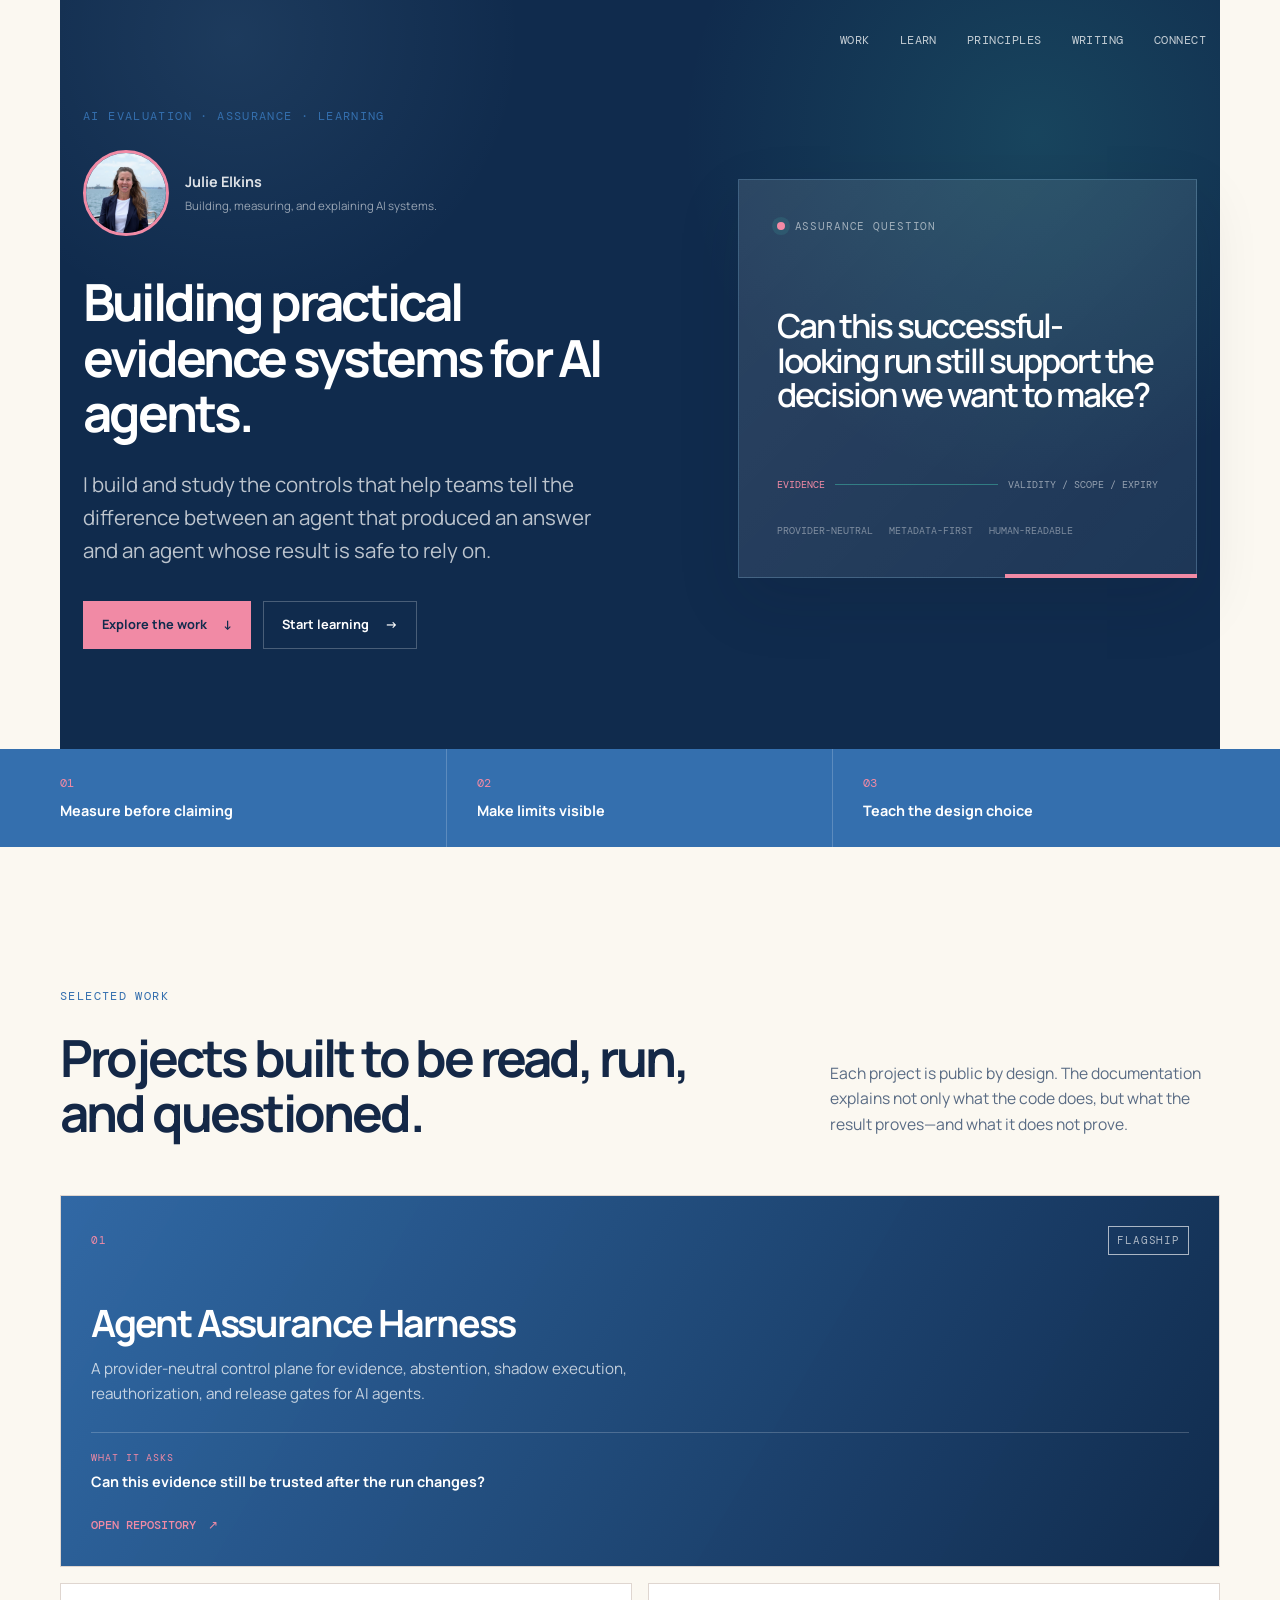
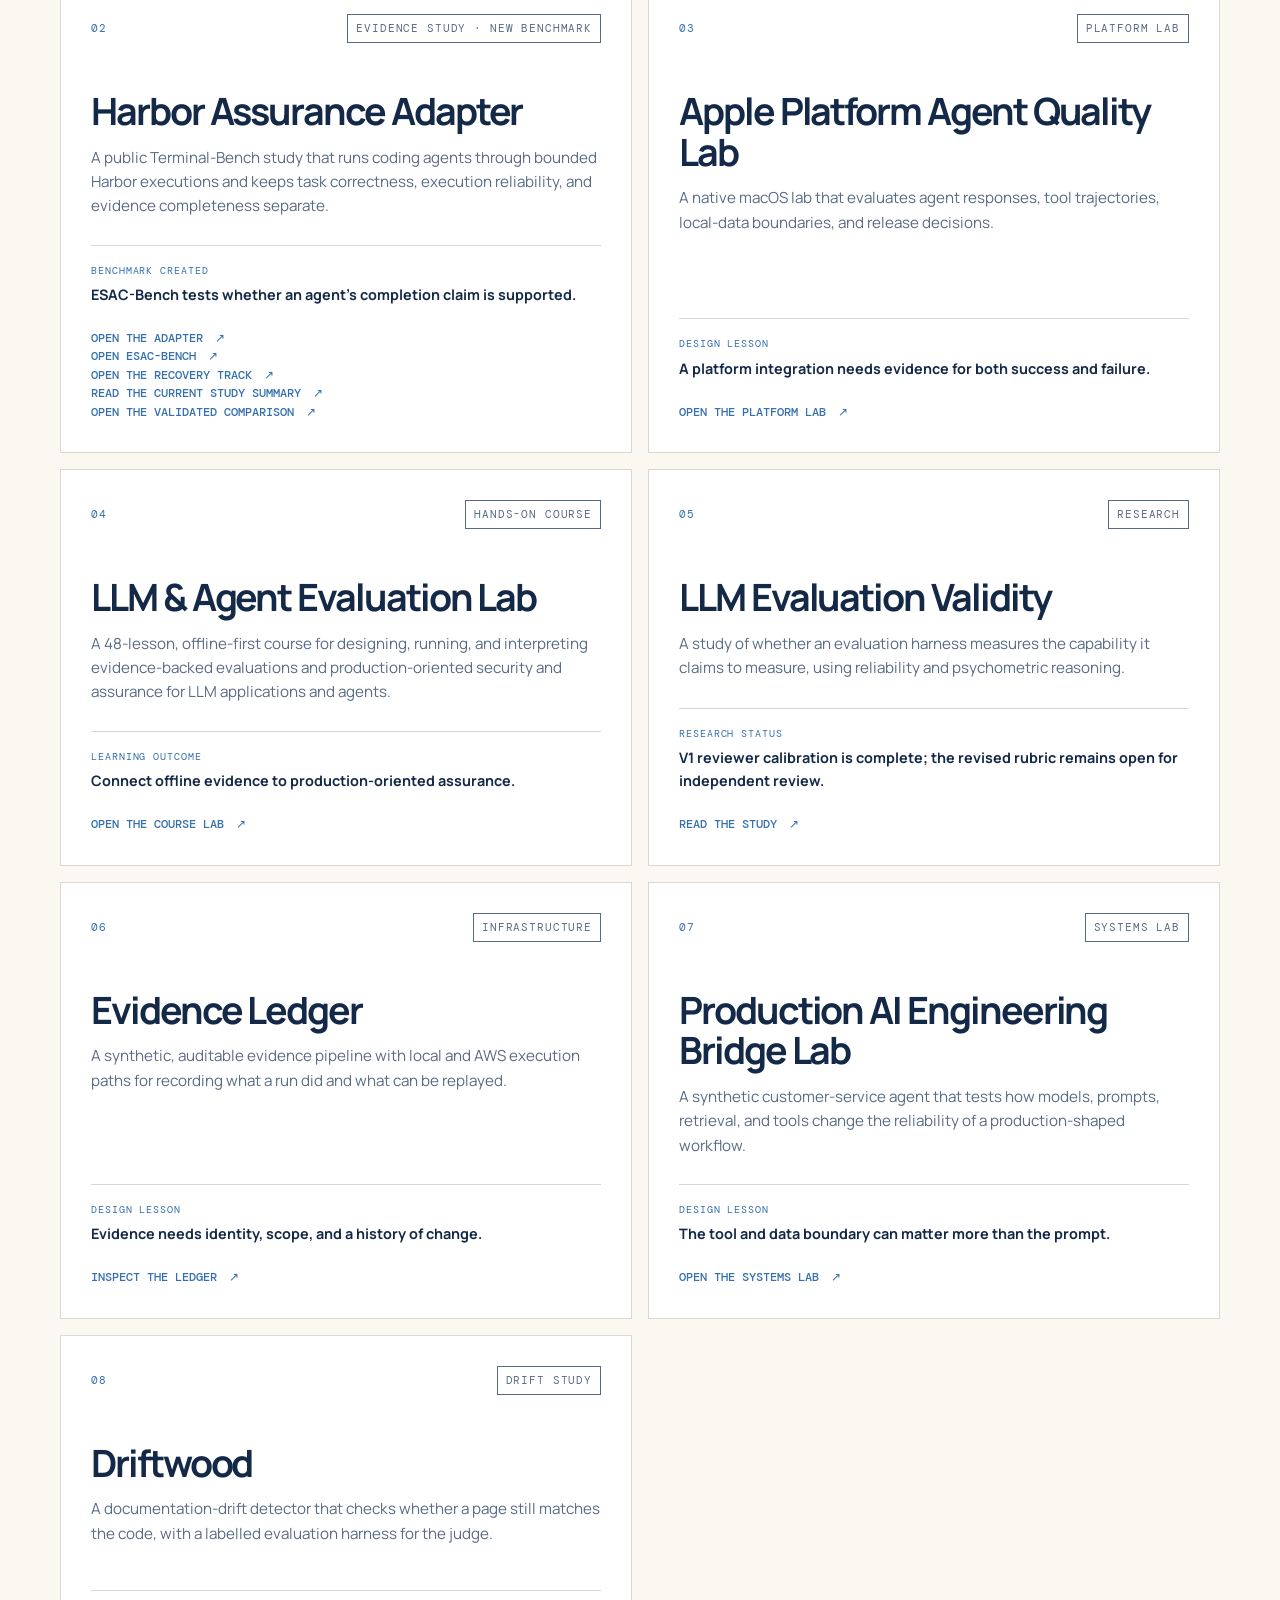
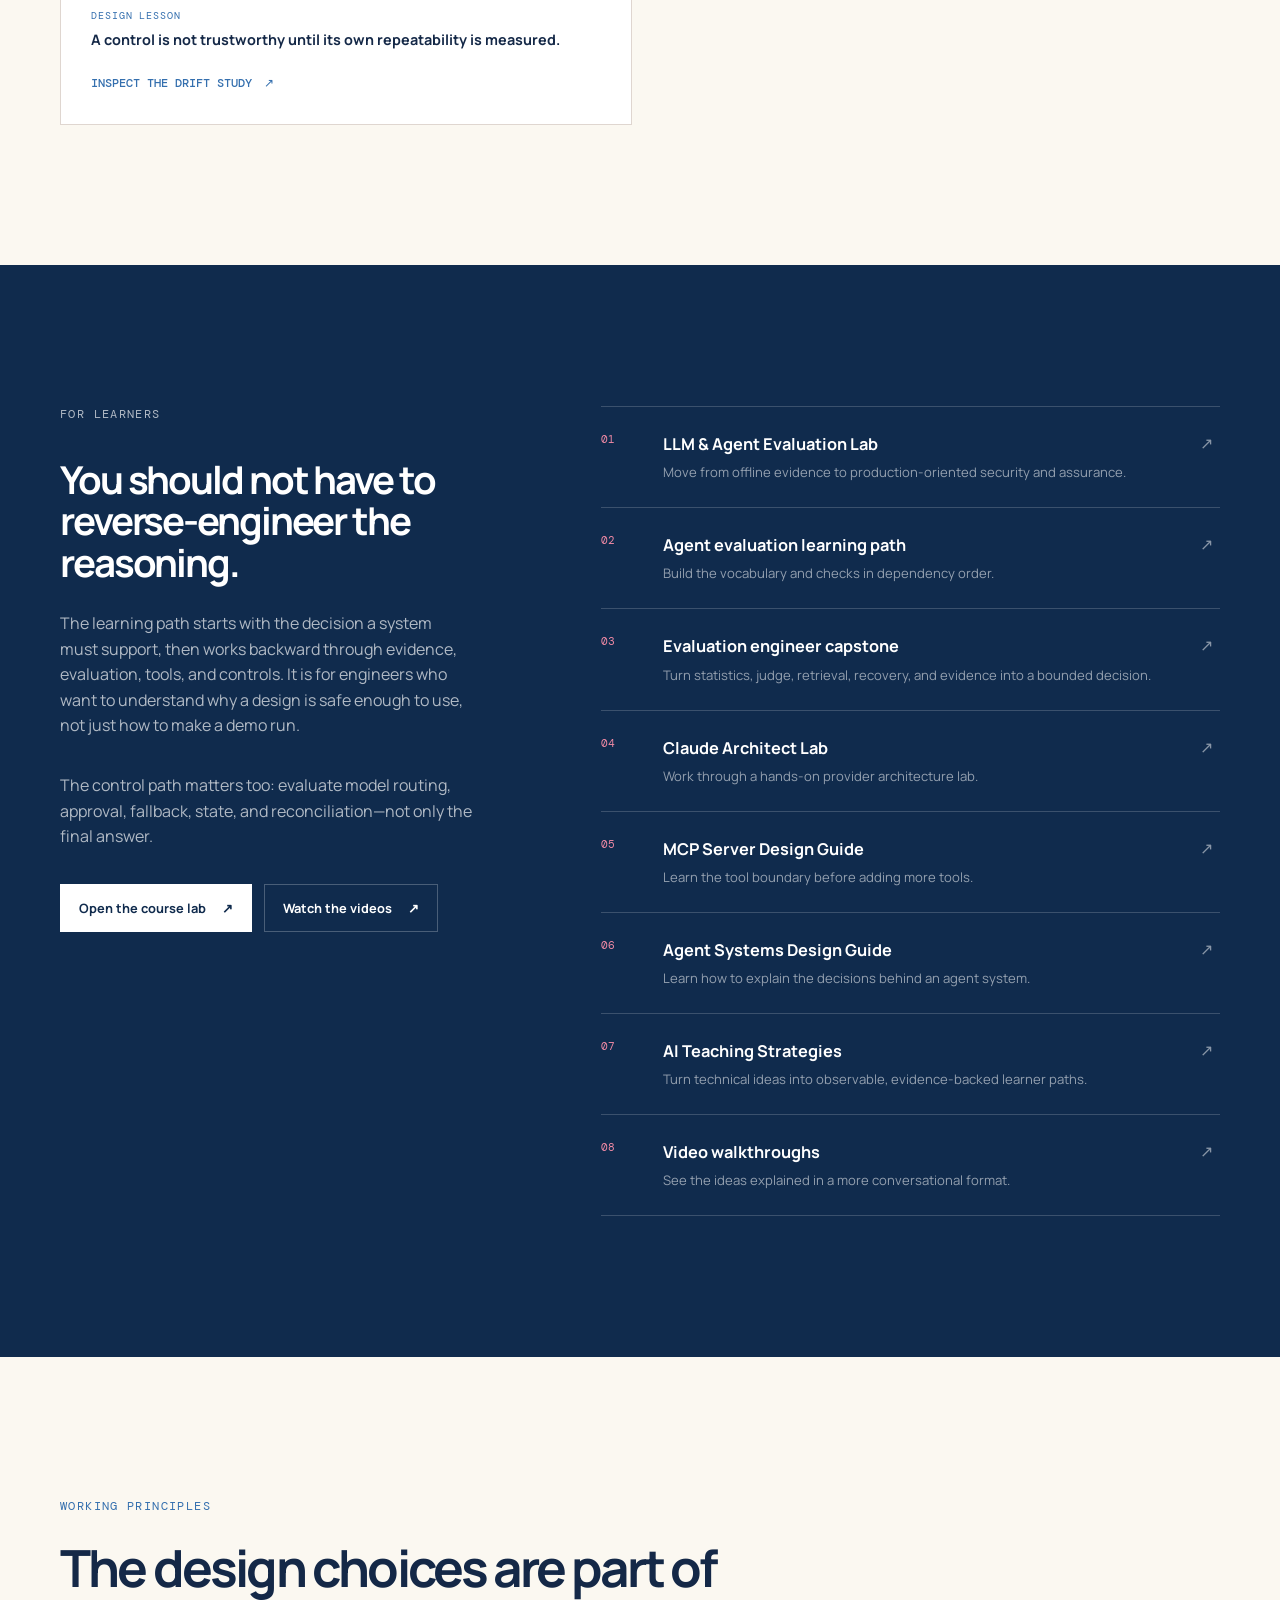
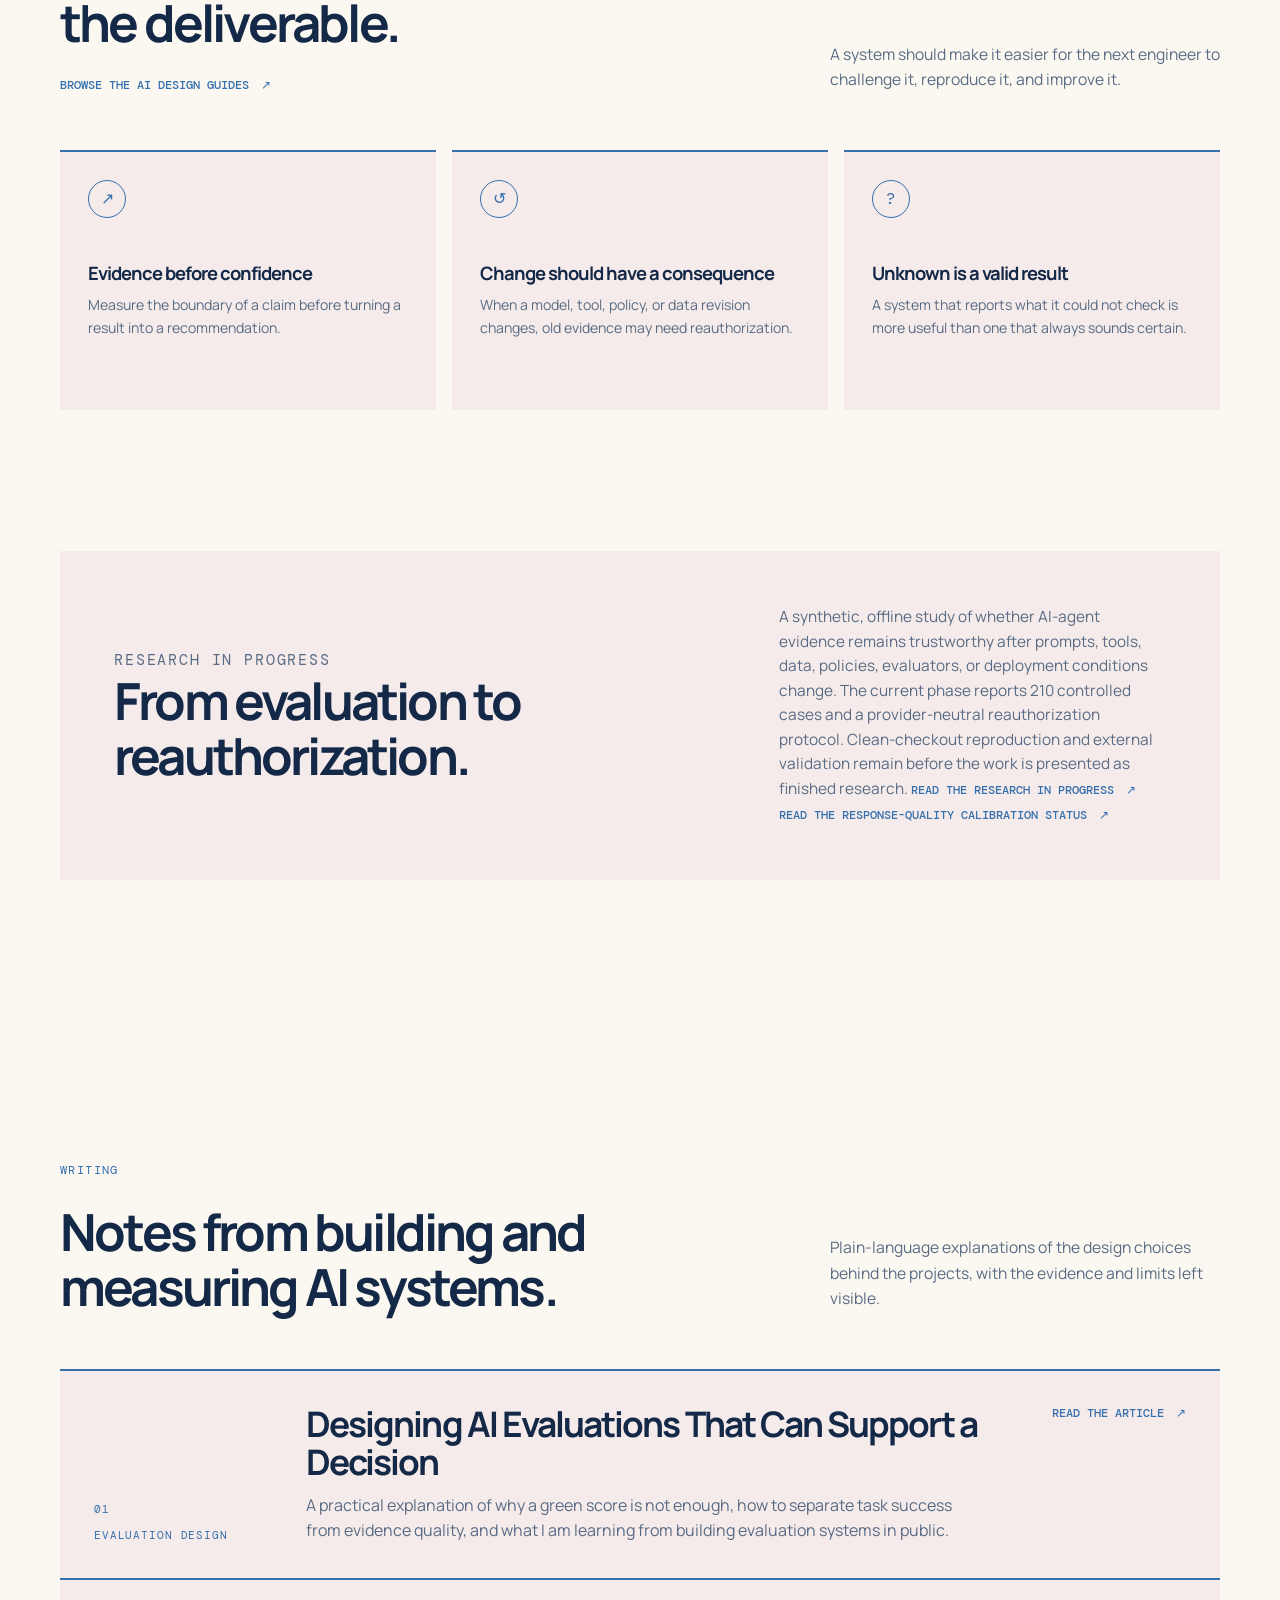
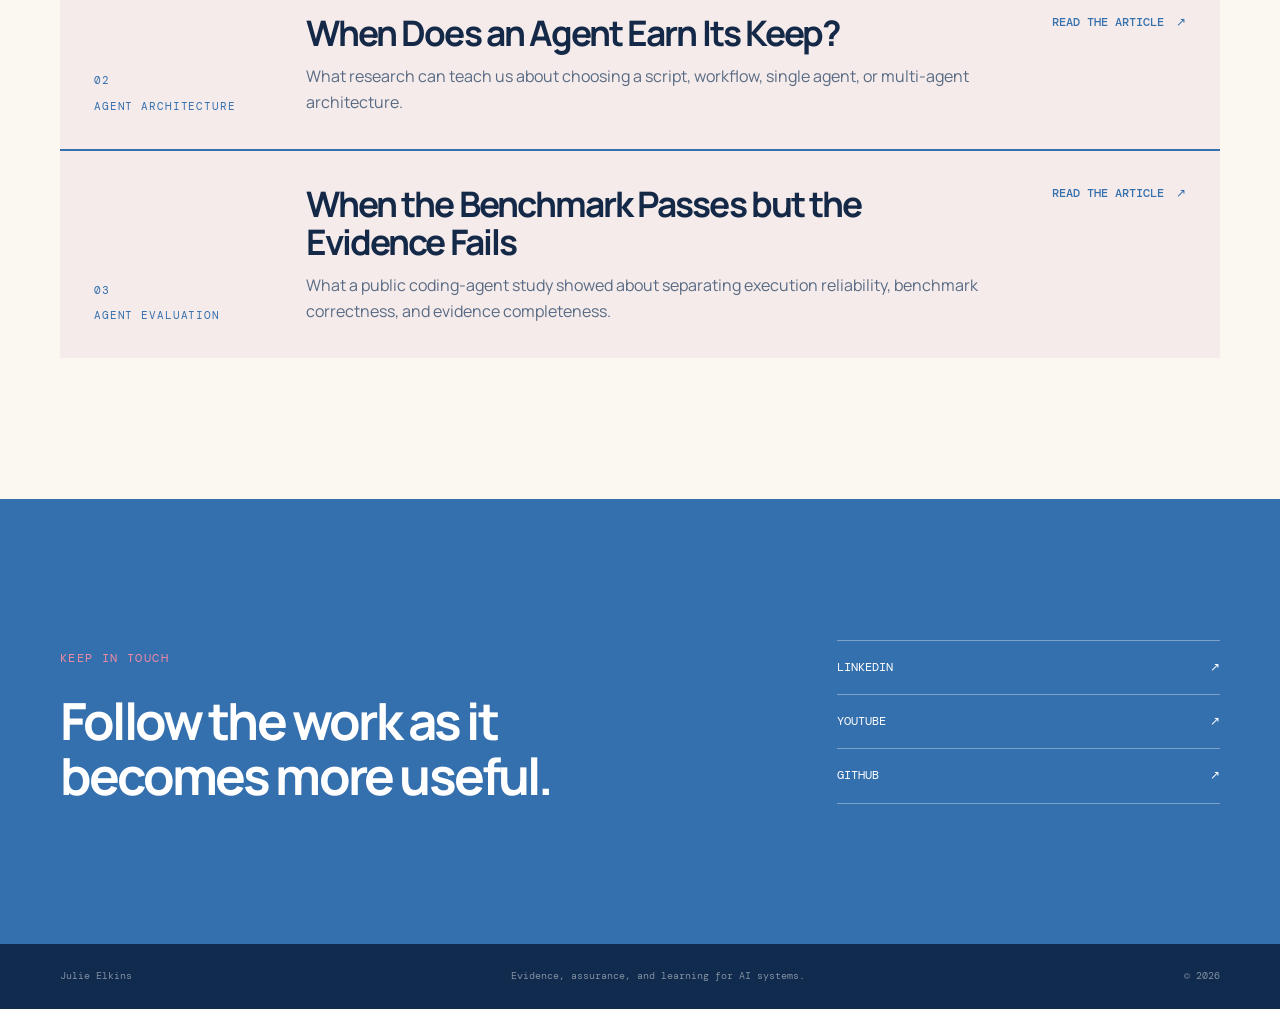
==== commit b6473649: "Add teaching strategy to portfolio site" ====
--- a/index.html
+++ b/index.html
@@ -249,6 +249,10 @@
               for engineers who want to understand why a design is safe enough to use,
               not just how to make a demo run.
             </p>
+            <p>
+              The control path matters too: evaluate model routing, approval,
+              fallback, state, and reconciliation—not only the final answer.
+            </p>
             <div class="learning-actions">
               <a class="button button-light" href="https://github.com/julie-elkins/claude-evaluation-lab" target="_blank" rel="noreferrer">Open the course lab <span aria-hidden="true">↗</span></a>
               <a class="button button-secondary" href="https://www.youtube.com/@JulieElkins" target="_blank" rel="noreferrer">Watch the videos <span aria-hidden="true">↗</span></a>
@@ -296,15 +300,23 @@
               <span class="arrow" aria-hidden="true">↗</span>
             </a>
             <a class="learning-item" href="https://github.com/julie-elkins/agent-systems-design-guide" target="_blank" rel="noreferrer">
-              <span class="learning-number">05</span>
+              <span class="learning-number">06</span>
               <span>
                 <strong>Agent Systems Design Guide</strong>
                 <small>Learn how to explain the decisions behind an agent system.</small>
               </span>
               <span class="arrow" aria-hidden="true">↗</span>
             </a>
+            <a class="learning-item" href="https://github.com/julie-elkins/ai-teaching-strategies/tree/main" target="_blank" rel="noreferrer">
+              <span class="learning-number">07</span>
+              <span>
+                <strong>AI Teaching Strategies</strong>
+                <small>Turn technical ideas into observable, evidence-backed learner paths.</small>
+              </span>
+              <span class="arrow" aria-hidden="true">↗</span>
+            </a>
             <a class="learning-item" href="https://www.youtube.com/@JulieElkins" target="_blank" rel="noreferrer">
-              <span class="learning-number">06</span>
+              <span class="learning-number">08</span>
               <span>
                 <strong>Video walkthroughs</strong>
                 <small>See the ideas explained in a more conversational format.</small>
